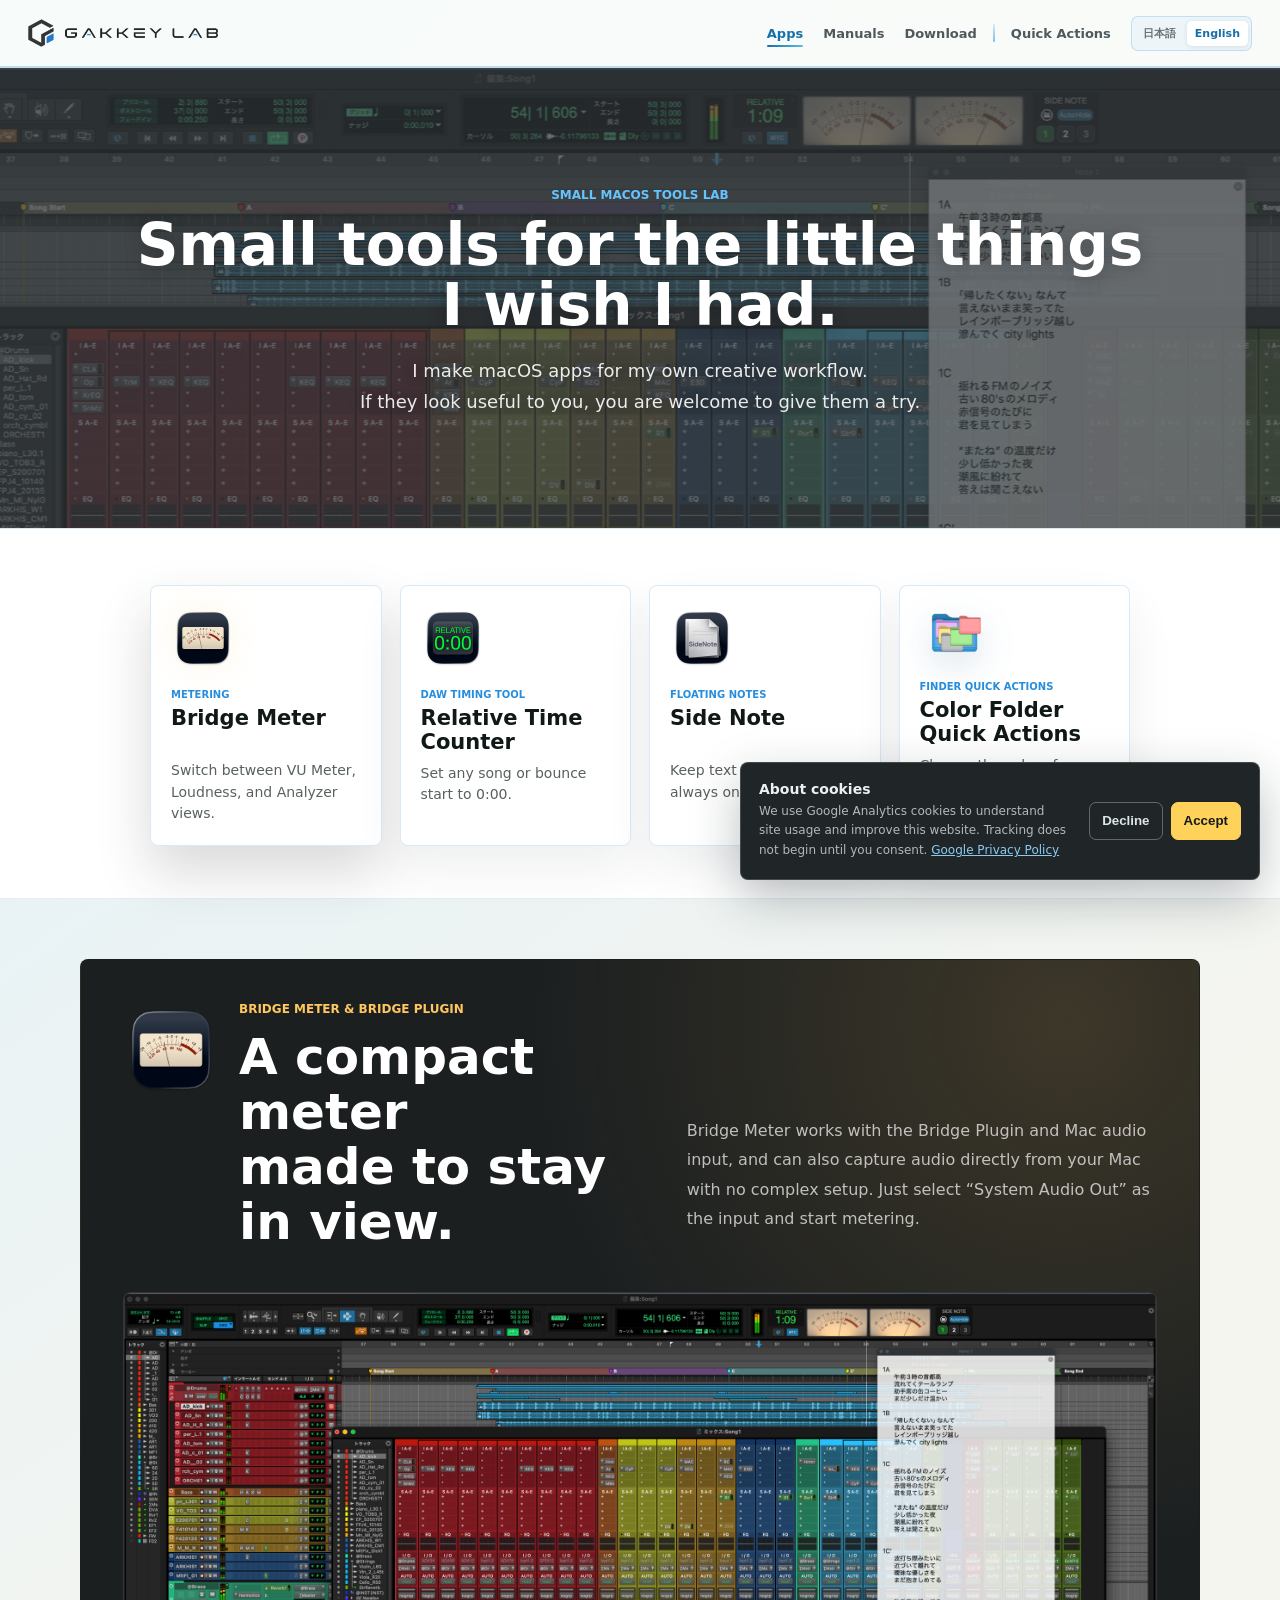
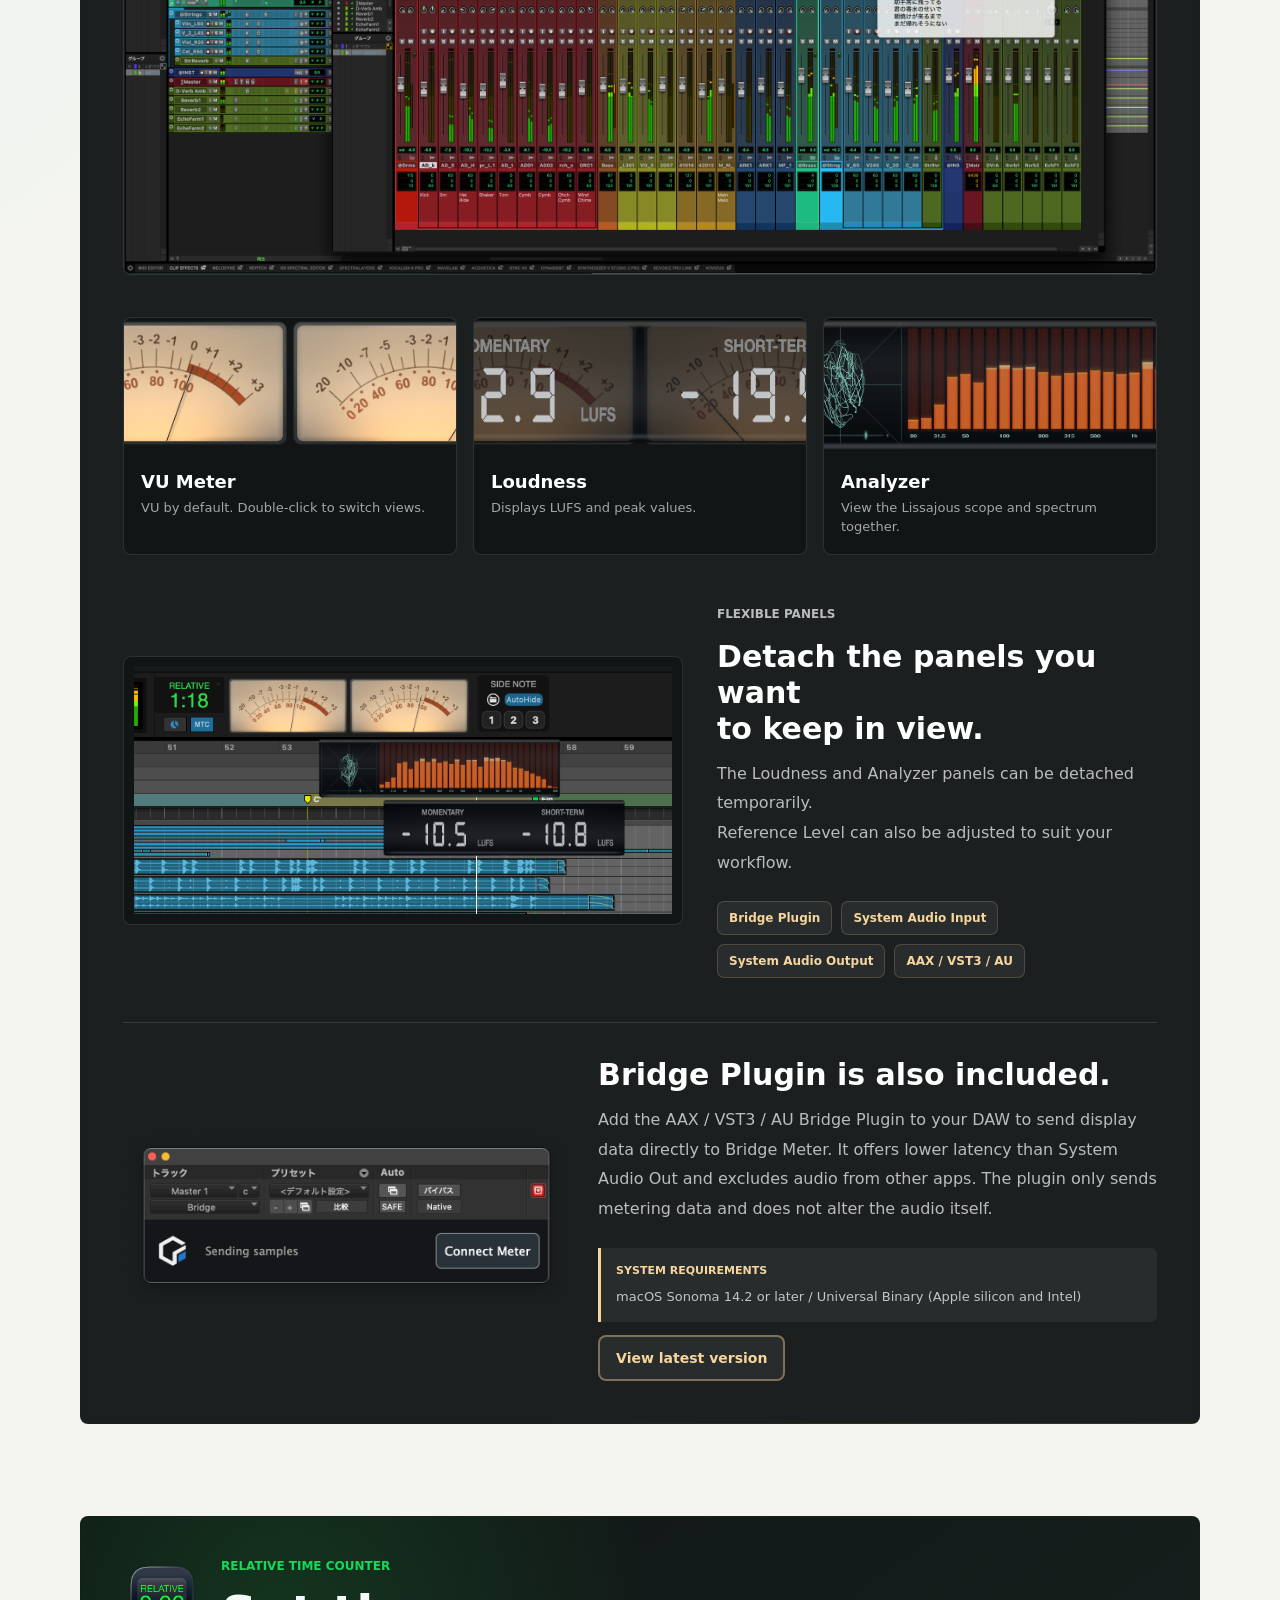
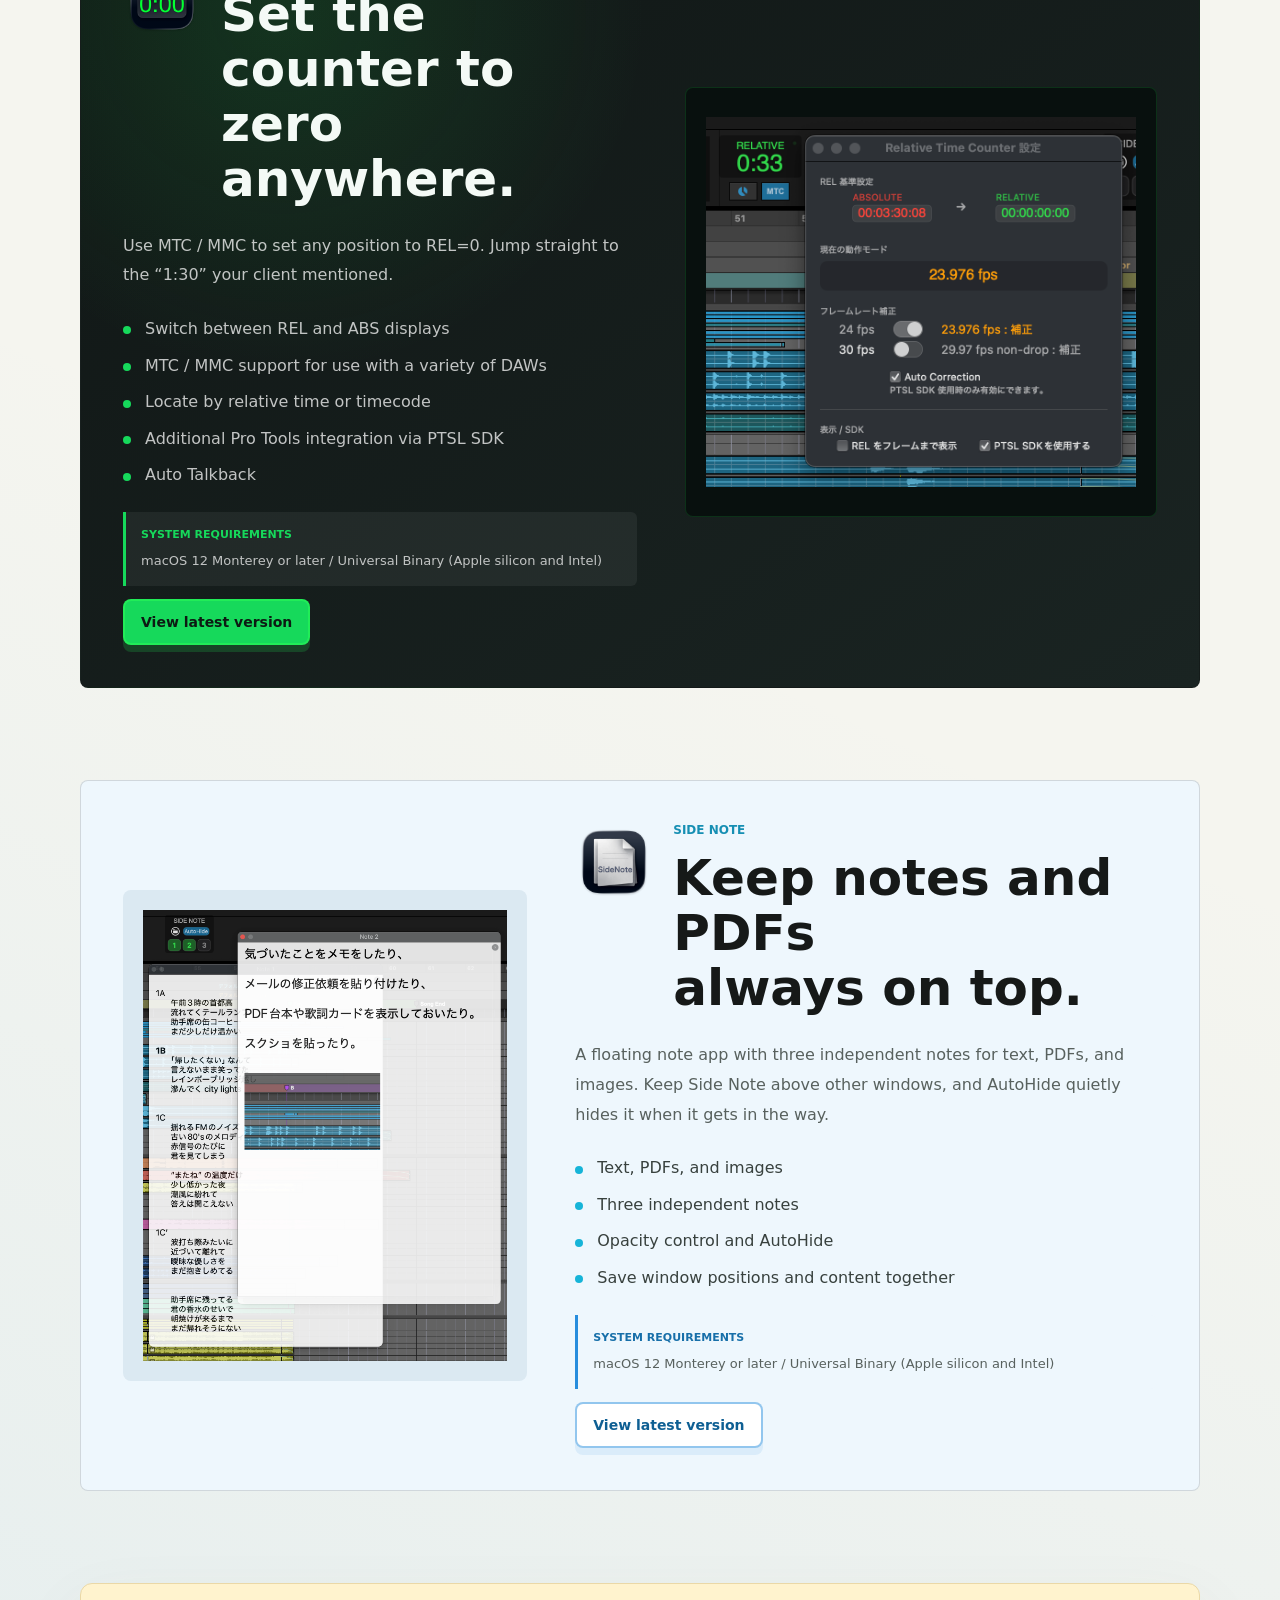
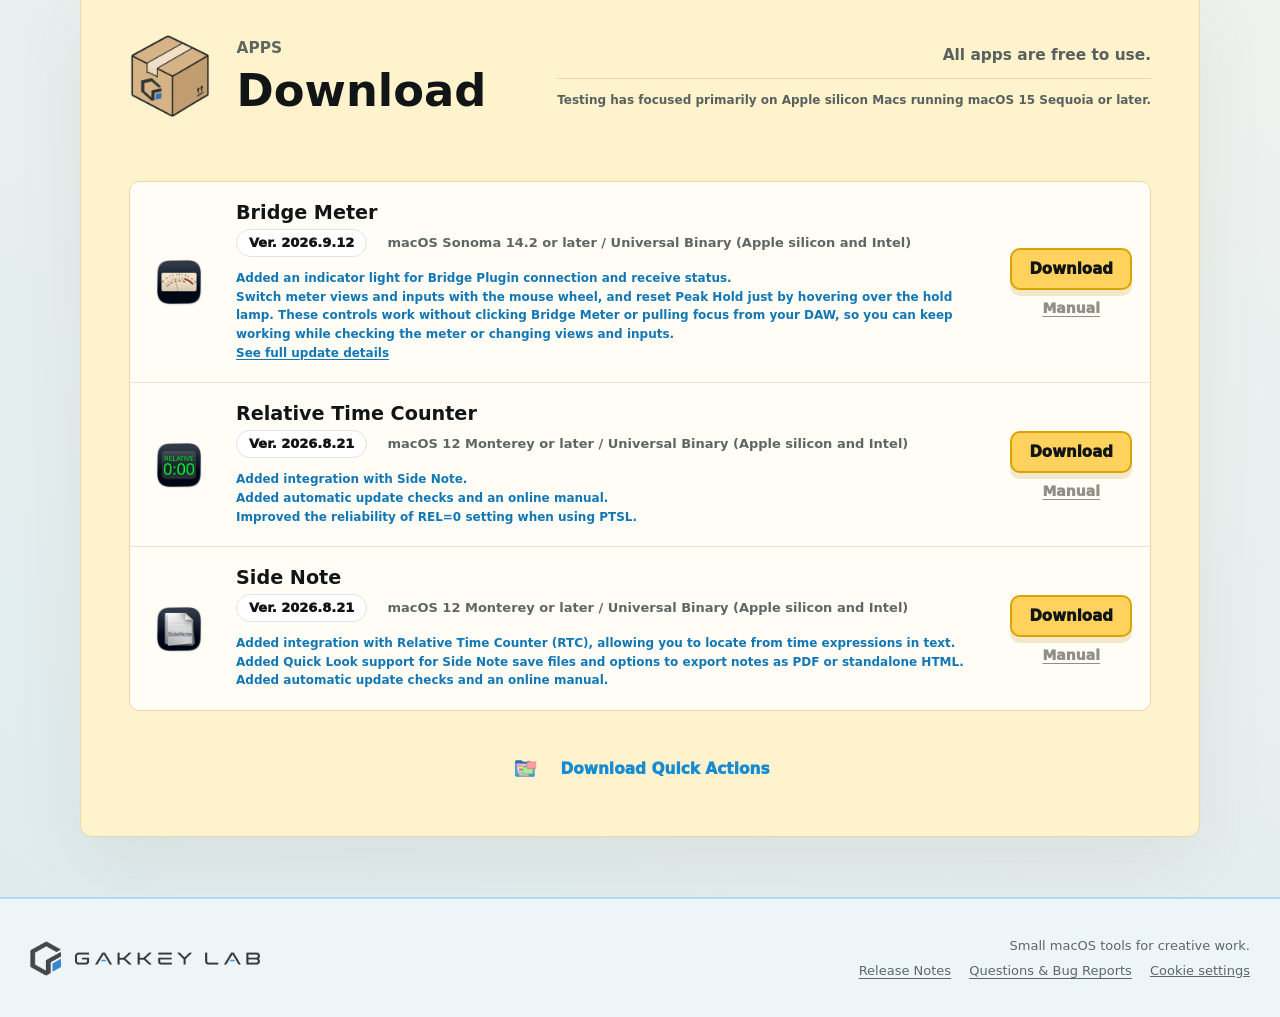
==== en/index.html @ 68f9bd62 "Align RTC download anchors" ====
<!doctype html>
<html lang="en">
  <head>
    <meta charset="utf-8">
    <meta name="viewport" content="width=device-width, initial-scale=1">
    <title>GAKKEY LAB | Small macOS Tools for Creative Work</title>
    <meta
      name="description"
      content="Small macOS tools made for creative workflows: Bridge Meter, Relative Time Counter, and Side Note."
    >
    <link rel="canonical" href="https://lab.gakkey.com/en/">
    <link rel="alternate" hreflang="ja" href="https://lab.gakkey.com/">
    <link rel="alternate" hreflang="en" href="https://lab.gakkey.com/en/">
    <link rel="alternate" hreflang="x-default" href="https://lab.gakkey.com/">
    <link rel="icon" type="image/png" sizes="512x512" href="/assets/gakkey-lab/favicon.png?v=3">
    <link rel="shortcut icon" href="/favicon.ico?v=3">
    <link rel="apple-touch-icon" sizes="180x180" href="/assets/gakkey-lab/apple-touch-icon.png?v=3">
    <link rel="stylesheet" href="../gakkey-lab.css">
    <script defer src="/analytics.js"></script>
    <script defer src="../hero-motion.js"></script>
  </head>
  <body>
    <header class="topbar">
      <a class="brand" href="#" aria-label="GAKKEY LAB">
        <img src="../assets/gakkey-lab/logo.png" alt="GAKKEY LAB">
      </a>
      <div class="topbar-controls">
        <nav aria-label="Main navigation">
          <span class="nav-group nav-apps">
            <a href="#apps" aria-current="page">Apps</a>
            <a href="/en/manuals/">Manuals</a>
            <a href="#download">Download</a>
          </span>
          <span class="nav-group nav-quick">
            <a href="quick-actions/">Quick Actions</a>
          </span>
        </nav>
        <div class="language-switch" aria-label="Language">
          <a href="/" lang="ja">日本語</a>
          <a class="active" href="/en/" lang="en" aria-current="page">English</a>
        </div>
      </div>
    </header>

    <main id="top">
      <section class="hero">
        <div class="hero-content">
          <p class="eyebrow">Small macOS tools lab</p>
          <h1><span class="hero-title-line"><span>Small tools for</span> <span>the little things</span></span><br><span class="hero-title-line">I wish I had.</span></h1>
          <p class="lead">
            I make macOS apps for my own creative workflow.<br>
            If they look useful to you, you are welcome to give them a try.
          </p>
        </div>
      </section>

      <section class="tool-showcase" id="apps">
        <div class="tool-showcase-inner">
          <div class="hero-app-grid" aria-label="macOS apps and Quick Actions made at GAKKEY LAB">
            <a class="app-card featured-card" href="#bridge-meter">
              <img src="../assets/gakkey-lab/bridge-meter-icon.png" alt="Bridge Meter icon">
              <div>
                <span class="app-kind">Metering</span>
                <h3>Bridge Meter</h3>
                <p>Switch between VU Meter, Loudness, and Analyzer views.</p>
              </div>
            </a>

          <a class="app-card rtc-card" href="#rtc">
            <img src="../assets/gakkey-lab/rtc-icon.png" alt="Relative Time Counter icon">
            <div>
              <span class="app-kind">DAW timing tool</span>
              <h3>Relative Time Counter</h3>
              <p>Set any song or bounce start to 0:00.</p>
            </div>
          </a>

          <a class="app-card note-card" href="#side-note">
            <img src="../assets/gakkey-lab/side-note-icon.png" alt="Side Note icon">
            <div>
              <span class="app-kind">Floating notes</span>
              <h3>Side Note</h3>
              <p>Keep text notes and PDFs always on top.</p>
            </div>
          </a>

          <a class="app-card quick-card" href="quick-actions/">
            <img class="quick-action-icon" src="../assets/gakkey-lab/quick-actions/color-folder-icon.png" alt="Color Folder Quick Actions icon">
            <div>
              <span class="app-kind">Finder Quick Actions</span>
              <h3>Color Folder Quick Actions</h3>
              <p>Change the color of selected folders in Finder.</p>
            </div>
          </a>
        </div>
        </div>
      </section>

      <section class="app-overview">
        <div class="app-grid">
          <a class="app-card featured-card" href="#bridge-meter">
            <img src="../assets/gakkey-lab/bridge-meter-icon.png" alt="Bridge Meter icon">
            <div>
              <span class="app-kind">Featured</span>
              <h3>Bridge Meter</h3>
              <p>Switch between VU Meter, Loudness, and Analyzer views.</p>
            </div>
          </a>

          <a class="app-card rtc-card" href="#rtc">
            <img src="../assets/gakkey-lab/rtc-icon.png" alt="Relative Time Counter icon">
            <div>
              <span class="app-kind">DAW timing tool</span>
              <h3>Relative Time Counter</h3>
              <p>A relative counter that lets you set any song or bounce start to 0:00.</p>
            </div>
          </a>

          <a class="app-card note-card" href="#side-note">
            <img src="../assets/gakkey-lab/side-note-icon.png" alt="Side Note icon">
            <div>
              <span class="app-kind">Floating notes</span>
              <h3>Side Note</h3>
              <p>Keep text notes and PDFs always on top.</p>
            </div>
          </a>
        </div>
      </section>

      <section class="product bridge-section" id="bridge-meter">
        <div class="product-heading">
          <div class="product-title">
            <img src="../assets/gakkey-lab/bridge-meter-icon.png" alt="">
            <div>
              <p class="eyebrow">Bridge Meter &amp; Bridge Plugin</p>
              <h2>A compact meter<br>made to stay in view.</h2>
            </div>
          </div>
          <p class="product-intro">
            Bridge Meter works with the Bridge Plugin and Mac audio input, and can also
            capture audio directly from your Mac with no complex setup.
            Just select “System Audio Out” as the input and start metering.
          </p>
        </div>

        <figure class="protools-showcase">
          <img
            src="../assets/gakkey-lab/hero-protools.png"
            alt="Bridge Meter, Relative Time Counter, and Side Note arranged in a Pro Tools workspace"
          >
        </figure>

        <div class="meter-modes">
          <figure>
            <img src="../assets/gakkey-lab/bridge-vu.png" alt="Stereo VU meter display">
            <figcaption>
              <strong>VU Meter</strong>
              <span>VU by default. Double-click to switch views.</span>
            </figcaption>
          </figure>
          <figure>
            <img src="../assets/gakkey-lab/bridge-loudness.png" alt="Momentary and short-term loudness display">
            <figcaption>
              <strong>Loudness</strong>
              <span>Displays LUFS and peak values.</span>
            </figcaption>
          </figure>
          <figure>
            <img src="../assets/gakkey-lab/bridge-analyzer.png" alt="Lissajous and spectrum analyzer display">
            <figcaption>
              <strong>Analyzer</strong>
              <span>View the Lissajous scope and spectrum together.</span>
            </figcaption>
          </figure>
        </div>

        <div class="bridge-detail">
          <figure class="detail-shot">
            <img src="../assets/gakkey-lab/bridge-detached.png" alt="Bridge Meter panels detached over a Pro Tools session">
          </figure>
          <div class="detail-copy">
            <p class="eyebrow">Flexible panels</p>
            <h3>Detach the panels you want<br>to keep in view.</h3>
            <p>
              The Loudness and Analyzer panels can be detached temporarily.<br>
              Reference Level can also be adjusted to suit your workflow.
            </p>
            <div class="feature-tags">
              <span>Bridge Plugin</span>
              <span>System Audio Input</span>
              <span>System Audio Output</span>
              <span>AAX / VST3 / AU</span>
            </div>
          </div>
        </div>

        <div class="plugin-strip">
          <img src="../assets/gakkey-lab/bridge-plugin.png" alt="Bridge Plugin window">
          <div>
            <h3>Bridge Plugin is also included.</h3>
            <p>
              Add the AAX / VST3 / AU Bridge Plugin to your DAW to send display data directly to Bridge Meter.
              It offers lower latency than System Audio Out and excludes audio from other apps.
              The plugin only sends metering data and does not alter the audio itself.
            </p>
            <p class="system-requirements dark-requirements">
              <strong>System Requirements</strong>
              <span>macOS Sonoma 14.2 or later / Universal Binary (Apple silicon and Intel)</span>
            </p>
            <a
              class="product-download dark-download"
              href="#download-bridge-meter"
            >
              View latest version
            </a>
          </div>
        </div>
      </section>

      <section class="product split-product rtc-section" id="rtc">
        <div class="split-copy">
          <div class="product-title compact-title">
            <img src="../assets/gakkey-lab/rtc-icon.png" alt="">
            <div>
              <p class="eyebrow">Relative Time Counter</p>
              <h2>Set the counter to<br>zero anywhere.</h2>
            </div>
          </div>
          <p>
            Use MTC / MMC to set any position to REL=0.
            Jump straight to the “1:30” your client mentioned.
          </p>
          <ul class="plain-features">
            <li>Switch between REL and ABS displays</li>
            <li>MTC / MMC support for use with a variety of DAWs</li>
            <li>Locate by relative time or timecode</li>
            <li>Additional Pro Tools integration via PTSL SDK</li>
            <li>Auto Talkback</li>
          </ul>
          <p class="system-requirements">
            <strong>System Requirements</strong>
            macOS 12 Monterey or later / Universal Binary (Apple silicon and Intel)
          </p>
          <a
            class="product-download"
            href="#download-relative-time-counter"
          >
            View latest version
          </a>
        </div>
        <figure class="window-shot">
          <img
            src="../assets/gakkey-lab/rtc-screenshot.png"
            alt="Relative Time Counter and its settings panel displayed over Pro Tools"
          >
        </figure>
      </section>

      <section class="product split-product note-section" id="side-note">
        <figure class="window-shot note-shot">
          <img
            src="../assets/gakkey-lab/side-note-screenshot.png"
            alt="Side Note displaying notes, lyrics, and an image over Pro Tools"
          >
        </figure>
        <div class="split-copy">
          <div class="product-title compact-title">
            <img src="../assets/gakkey-lab/side-note-icon.png" alt="">
            <div>
              <p class="eyebrow">Side Note</p>
              <h2>Keep notes and PDFs<br>always on top.</h2>
            </div>
          </div>
          <p>
            A floating note app with three independent notes for text, PDFs, and images.
            Keep Side Note above other windows, and AutoHide quietly hides it when it gets in the way.
          </p>
          <ul class="plain-features">
            <li>Text, PDFs, and images</li>
            <li>Three independent notes</li>
            <li>Opacity control and AutoHide</li>
            <li>Save window positions and content together</li>
          </ul>
          <p class="system-requirements">
            <strong>System Requirements</strong>
            macOS 12 Monterey or later / Universal Binary (Apple silicon and Intel)
          </p>
          <a
            class="product-download"
            href="#download-side-note"
          >
            View latest version
          </a>
        </div>
      </section>

      <section class="download download-section-v2" id="download">
        <div class="gl-download-panel">
          <div class="gl-download-header">
            <div class="gl-download-heading"><img class="gl-download-box" src="../assets/gakkey-lab/package-icon.png" alt=""><div><div class="gl-download-eyebrow">Apps</div><h2>Download</h2></div></div>
            <div class="gl-download-summary"><p>All apps are free to use.</p><span></span><p>Testing has focused primarily on Apple silicon Macs running macOS 15 Sequoia or later.</p></div>
          </div>
          <div class="gl-download-list">
          <div class="gl-download-row" id="download-bridge-meter"><img class="gl-download-app-icon" src="../assets/gakkey-lab/bridge-meter-icon.png" alt="Bridge Meter"><div class="gl-download-app-main"><h3>Bridge Meter</h3><div class="gl-download-meta"><span class="gl-download-version">Ver. 2026.9.12</span><span>macOS Sonoma 14.2 or later / Universal Binary (Apple silicon and Intel)</span></div><div class="gl-download-notes"><div>Added an indicator light for Bridge Plugin connection and receive status.</div><div>Switch meter views and inputs with the mouse wheel, and reset Peak Hold just by hovering over the hold lamp. These controls work without clicking Bridge Meter or pulling focus from your DAW, so you can keep working while checking the meter or changing views and inputs.</div><div><a href="https://github.com/gakkeygakkey/gakkey-lab-site/releases/tag/bridge-meter-2026.9.12" target="_blank" rel="noopener">See full update details</a></div></div></div><div class="gl-download-actions"><a class="gl-download-button" href="https://github.com/gakkeygakkey/gakkey-lab-site/releases/download/bridge-meter-2026.9.12/Bridge-Meter-2026.9.12.dmg">Download</a><a class="gl-download-manual" href="bridge-meter/manual/">Manual</a></div></div>
          <div class="gl-download-row" id="download-relative-time-counter"><img class="gl-download-app-icon" src="../assets/gakkey-lab/rtc-icon.png" alt="Relative Time Counter"><div class="gl-download-app-main"><h3>Relative Time Counter</h3><div class="gl-download-meta"><span class="gl-download-version">Ver. 2026.8.21</span><span>macOS 12 Monterey or later / Universal Binary (Apple silicon and Intel)</span></div><div class="gl-download-notes"><div>Added integration with Side Note.</div><div>Added automatic update checks and an online manual.</div><div>Improved the reliability of REL=0 setting when using PTSL.</div></div></div><div class="gl-download-actions"><a class="gl-download-button" href="https://github.com/gakkeygakkey/gakkey-lab-site/releases/download/relative-time-counter-2026.8.21/Relative-Time-Counter-2026.8.21.dmg">Download</a><a class="gl-download-manual" href="relative-time-counter/manual/">Manual</a></div></div>
          <div class="gl-download-row" id="download-side-note"><img class="gl-download-app-icon" src="../assets/gakkey-lab/side-note-icon.png" alt="Side Note"><div class="gl-download-app-main"><h3>Side Note</h3><div class="gl-download-meta"><span class="gl-download-version">Ver. 2026.8.21</span><span>macOS 12 Monterey or later / Universal Binary (Apple silicon and Intel)</span></div><div class="gl-download-notes"><div>Added integration with Relative Time Counter (RTC), allowing you to locate from time expressions in text.</div><div>Added Quick Look support for Side Note save files and options to export notes as PDF or standalone HTML.</div><div>Added automatic update checks and an online manual.</div></div></div><div class="gl-download-actions"><a class="gl-download-button" href="https://github.com/gakkeygakkey/gakkey-lab-site/releases/download/side-note-2026.8.21/Side-Note-2026.8.21.dmg">Download</a><a class="gl-download-manual" href="side-note/manual/">Manual</a></div></div>
          </div>
          <a class="gl-download-quick-actions" href="quick-actions/"><img class="gl-download-qa-icon" src="../assets/gakkey-lab/quick-actions/color-folder-icon.png" alt=""><span>Download Quick Actions</span></a>
        </div>
      </section>
    </main>

    <footer class="footer">
      <img src="../assets/gakkey-lab/logo.png" alt="GAKKEY LAB">
      <div class="footer-meta">
        <span>Small macOS tools for creative work.</span>
        <nav class="footer-links" aria-label="Support links">
          <a href="https://github.com/gakkeygakkey/gakkey-lab-site/releases" target="_blank" rel="noopener">Release Notes</a>
          <a href="https://github.com/gakkeygakkey/gakkey-lab-site/discussions" target="_blank" rel="noopener">Questions &amp; Bug Reports</a>
        </nav>
      </div>
    </footer>
</body>
</html>
---- gakkey-lab.css ----
:root {
  color-scheme: light;
  --ink: #161918;
  --muted: #58615e;
  --paper: #f5f5ef;
  --panel: #ffffff;
  --green: #16d95b;
  --blue: #278ddd;
  --yellow: #ffd25a;
  --deep: #1b1f20;
  --line: rgba(22, 25, 24, 0.14);
  --shadow: 0 24px 64px rgba(31, 38, 35, 0.16);
}

* {
  box-sizing: border-box;
}

html {
  scroll-behavior: smooth;
}

body {
  margin: 0;
  color: var(--ink);
  background:
    linear-gradient(145deg, rgba(218, 239, 252, 0.82), transparent 30%),
    linear-gradient(24deg, rgba(117, 190, 238, 0.18), transparent 36%),
    var(--paper);
  font-family: Inter, ui-sans-serif, system-ui, -apple-system, BlinkMacSystemFont, "Segoe UI", sans-serif;
}

a {
  color: inherit;
  text-decoration: none;
}

img {
  max-width: 100%;
}

.topbar {
  position: sticky;
  top: 0;
  z-index: 20;
  display: flex;
  align-items: center;
  justify-content: space-between;
  min-height: 68px;
  padding: 0 28px;
  color: var(--ink);
  background: rgba(250, 252, 249, 0.9);
  border-bottom: 2px solid rgba(39, 141, 221, 0.28);
  backdrop-filter: blur(18px);
}

.brand,
.topbar nav,
.topbar-controls,
.language-switch,
.product-title,
.manual-actions {
  display: flex;
  align-items: center;
}

.brand {
  padding: 4px 0;
}

.brand img {
  display: block;
  width: 190px;
  height: auto;
  object-fit: contain;
}

.topbar nav {
  gap: 16px;
  color: #4d595d;
  font-size: 13px;
  font-weight: 700;
}

.nav-group {
  position: relative;
  display: inline-flex;
  align-items: center;
  gap: 20px;
  min-height: 34px;
}

.nav-quick {
  padding-left: 18px;
}

.nav-quick::before {
  content: "";
  position: absolute;
  left: 0;
  top: 8px;
  bottom: 8px;
  width: 2px;
  background: linear-gradient(180deg, rgba(39, 141, 221, 0.15), rgba(39, 141, 221, 0.58));
  border-radius: 999px;
}

.topbar nav a {
  position: relative;
  display: inline-flex;
  align-items: center;
  min-height: 34px;
  padding: 0;
}

.topbar nav a:hover {
  color: var(--blue);
}

.topbar nav a[aria-current="page"] {
  color: #176fa9;
}

.topbar nav a[aria-current="page"]::after {
  content: "";
  position: absolute;
  left: 0;
  right: 0;
  bottom: 3px;
  height: 2px;
  background: linear-gradient(90deg, #176fa9, #58bde8);
  border-radius: 999px;
}

.topbar-controls {
  gap: 20px;
}

.language-switch {
  flex: 0 0 auto;
  gap: 3px;
  padding: 3px;
  background: #edf5f8;
  border: 1px solid rgba(39, 141, 221, 0.22);
  border-radius: 7px;
}

.language-switch a {
  padding: 6px 8px;
  color: #687377;
  border-radius: 5px;
  font-size: 11px;
  font-weight: 800;
}

.language-switch a:hover {
  color: var(--blue);
}

.language-switch a.active {
  color: #176fa9;
  background: white;
  box-shadow: 0 1px 5px rgba(31, 38, 35, 0.1);
}

.hero {
  position: relative;
  isolation: isolate;
  overflow: hidden;
  min-height: min(460px, calc(76vh - 68px));
  display: grid;
  grid-template-columns: 1fr;
  align-items: center;
  align-content: center;
  padding: 64px 0 54px;
}

.hero::before {
  content: "";
  position: absolute;
  inset: 0;
  z-index: -2;
  background-image: url("assets/gakkey-lab/hero-protools.png");
  background-repeat: no-repeat;
  background-position: 74% 0;
  background-size: 120% auto;
  opacity: 0.4;
  filter: saturate(0.72) contrast(0.86);
}

.hero-content {
  position: relative;
  z-index: 1;
  width: min(1180px, calc(100% - 44px));
  max-width: 1080px;
  margin: 0 auto;
  min-width: 0;
  text-align: center;
}

.eyebrow {
  margin: 0 0 14px;
  color: #138642;
  font-size: 12px;
  font-weight: 900;
  letter-spacing: 0;
  text-transform: uppercase;
}

.hero .eyebrow {
  color: #147ec2;
}

.bridge-section .eyebrow {
  color: #ffc75e;
}

h1,
h2,
h3,
p {
  margin-top: 0;
}

h1 {
  max-width: 1040px;
  margin-left: auto;
  margin-right: auto;
  margin-bottom: 20px;
  font-size: clamp(44px, 4.8vw, 58px);
  line-height: 1.02;
  letter-spacing: 0;
}

h1 span {
  white-space: nowrap;
}

.lead {
  max-width: 760px;
  margin-left: auto;
  margin-right: auto;
  margin-bottom: 0;
  color: #39413e;
  font-size: 18px;
  line-height: 1.75;
}

.hero::before {
  opacity: 0.75;
}

.hero::after {
  content: "";
  position: absolute;
  inset: 0;
  z-index: -1;
  background: rgba(8, 14, 17, 0.55);
}

.hero h1 {
  color: #fff;
  text-shadow: 0 2px 18px rgba(0, 0, 0, 0.28);
}

.hero .eyebrow {
  color: #63c4ff;
}

.hero .lead {
  color: rgba(255, 255, 255, 0.9);
  text-shadow: 0 1px 12px rgba(0, 0, 0, 0.34);
}

@media (prefers-reduced-motion: no-preference) {
  .hero::before {
    transform: translate3d(0, var(--hero-shift, 0px), 0) scale(var(--hero-zoom, 1.2));
    transform-origin: 74% 0;
    will-change: transform;
  }
}

.tool-showcase {
  background: white;
  border-top: 1px solid rgba(23, 111, 169, 0.16);
  border-bottom: 1px solid rgba(23, 111, 169, 0.12);
  padding: 56px 0 52px;
}

.tool-showcase-inner {
  width: min(1180px, calc(100% - 44px));
  margin: 0 auto;
}

.tool-showcase .eyebrow {
  margin-bottom: 22px;
  color: #147ec2;
  text-align: center;
}

.hero-actions {
  display: flex;
  flex-wrap: wrap;
  justify-content: center;
  gap: 12px;
}

.hero-app-grid {
  width: min(980px, 100%);
  margin: 0 auto;
  display: grid;
  grid-template-columns: repeat(4, minmax(0, 1fr));
  gap: 18px;
}

.hero-app-grid .app-card {
  min-height: 212px;
  grid-template-columns: 1fr;
  gap: 13px;
  padding: 20px;
  color: #101818;
  background: rgba(255, 255, 255, 0.96);
  border-color: rgba(39, 141, 221, 0.18);
  box-shadow: 0 22px 46px rgba(42, 55, 58, 0.08);
}

.hero-app-grid .app-card.featured-card {
  color: #101818;
  background: rgba(255, 255, 255, 0.96);
  border-color: rgba(39, 141, 221, 0.18);
}

.hero-app-grid .app-card.rtc-card {
  color: #101818;
  background: rgba(255, 255, 255, 0.96);
  border-color: rgba(39, 141, 221, 0.18);
}

.hero-app-grid .app-card.note-card {
  background: rgba(255, 255, 255, 0.96);
  border-color: rgba(39, 141, 221, 0.18);
}

.hero-app-grid .app-card.quick-card {
  background: rgba(255, 255, 255, 0.96);
}

.hero-app-grid .app-card h3 {
  min-height: 46px;
  margin-bottom: 8px;
  font-size: 21px;
}

.hero-app-grid .app-card img {
  width: 64px;
  height: 64px;
  border-radius: 16px;
}

.hero-app-grid .app-card .quick-action-icon {
  width: 74px;
  height: 56px;
}

.hero-app-grid .app-card .app-kind {
  color: var(--blue);
  font-size: 10px;
}

.hero-app-grid .app-card p {
  font-size: 14px;
  line-height: 1.55;
}

.hero-app-grid .featured-card p,
.hero-app-grid .rtc-card p {
  color: var(--muted);
}

.hero-button {
  display: inline-flex;
  align-items: center;
  justify-content: center;
  min-height: 48px;
  padding: 0 20px;
  color: #161400;
  background: var(--yellow);
  border: 2px solid #d59d0c;
  border-radius: 8px;
  box-shadow: 0 9px 0 rgba(213, 157, 12, 0.28);
  font-weight: 900;
}

.secondary-button {
  color: #176fa9;
  background: white;
  border-color: rgba(39, 141, 221, 0.44);
  box-shadow: none;
}

.lab-board {
  position: relative;
  min-height: 540px;
  overflow: hidden;
  background:
    linear-gradient(145deg, rgba(255, 255, 255, 0.82), rgba(225, 242, 252, 0.84)),
    white;
  border: 1px solid var(--line);
  border-radius: 8px;
  box-shadow: var(--shadow);
}

.lab-board::before {
  content: "";
  position: absolute;
  inset: 42px;
  border: 1px solid rgba(26, 39, 44, 0.07);
  border-radius: 16px;
  background:
    linear-gradient(90deg, rgba(255, 255, 255, 0.52), rgba(255, 255, 255, 0)),
    radial-gradient(circle at 76% 12%, rgba(255, 200, 94, 0.18), transparent 34%);
}

.board-card {
  position: absolute;
  display: grid;
  gap: 12px;
  padding: 22px;
  border-radius: 14px;
  box-shadow: 0 24px 46px rgba(45, 47, 42, 0.16);
}

.board-card img {
  display: block;
}

.board-card span {
  font-size: 13px;
  font-weight: 900;
}

.board-card strong {
  font-size: 30px;
  line-height: 1;
}

.board-bridge {
  top: 62px;
  left: 12%;
  width: 40%;
  min-height: 220px;
  color: #ffe2a4;
  background:
    radial-gradient(circle at 76% 14%, rgba(255, 190, 84, 0.26), transparent 36%),
    linear-gradient(145deg, #0d1010, #271b0e);
  border: 1px solid rgba(255, 190, 84, 0.22);
  transform: rotate(-1.5deg);
}

.board-bridge img {
  width: 82px;
  height: 82px;
  border-radius: 20px;
  filter: drop-shadow(0 0 18px rgba(255, 196, 92, 0.16));
}

.board-rtc {
  right: 8%;
  top: 128px;
  width: 39%;
  min-height: 220px;
  color: var(--green);
  background:
    radial-gradient(circle at 76% 14%, rgba(38, 244, 88, 0.16), transparent 36%),
    #111918;
  border: 1px solid rgba(38, 244, 88, 0.18);
  transform: rotate(1.5deg);
  z-index: 2;
}

.board-rtc img,
.board-note img {
  width: 82px;
  height: 82px;
  border-radius: 20px;
}

.board-note {
  left: 28%;
  bottom: 52px;
  width: 34%;
  min-height: 205px;
  background: #fbfdff;
  border: 1px solid rgba(38, 176, 205, 0.16);
  transform: rotate(-0.5deg);
}

.board-note span,
.board-note strong {
  color: #168fb3;
}

.board-quick {
  right: 10%;
  bottom: 34px;
  width: 27%;
  min-height: 150px;
  color: #176fa9;
  background: rgba(255, 255, 255, 0.92);
  border: 1px solid rgba(39, 141, 221, 0.18);
  transform: rotate(1deg);
  z-index: 1;
}

.board-quick img {
  width: 78px;
  height: 58px;
  object-fit: contain;
  filter: drop-shadow(0 12px 18px rgba(21, 89, 140, 0.16));
}

.board-quick strong {
  color: #176fa9;
  font-size: 24px;
}

.app-overview,
.product,
.manuals,
.download {
  width: min(1120px, calc(100% - 44px));
  margin-left: auto;
  margin-right: auto;
}

#apps,
#bridge-meter,
#rtc,
#side-note,
#manuals,
#download,
#download-bridge-meter,
#download-relative-time-counter,
#download-side-note {
  scroll-margin-top: 92px;
}

.app-overview {
  display: none;
  padding: 96px 0;
}

.app-overview .app-grid {
  margin-top: 0;
}

.section-heading {
  max-width: 720px;
  margin-bottom: 32px;
}

.section-heading h2,
.product h2,
.download h2 {
  margin-bottom: 16px;
  font-size: clamp(32px, 4.7vw, 58px);
  line-height: 1.1;
  letter-spacing: 0;
}

.download h2 {
  font-size: clamp(32px, 4vw, 52px);
}

.section-heading > p:not(.eyebrow),
.product-intro,
.split-copy > p,
.detail-copy > p,
.plugin-strip p,
.download p {
  color: var(--muted);
  line-height: 1.85;
}

.app-grid {
  display: grid;
  grid-template-columns: repeat(3, minmax(0, 1fr));
  gap: 18px;
}

.app-card {
  min-height: 228px;
  display: grid;
  grid-template-columns: 78px 1fr;
  align-content: start;
  gap: 20px;
  padding: 24px;
  background: white;
  border: 1px solid var(--line);
  border-radius: 8px;
  box-shadow: var(--shadow);
}

.app-card:hover {
  transform: translateY(-2px);
}

.app-card.featured-card {
  color: white;
  background:
    radial-gradient(circle at 84% 10%, rgba(255, 190, 84, 0.34), transparent 36%),
    radial-gradient(circle at 18% 20%, rgba(255, 220, 150, 0.1), transparent 28%),
    linear-gradient(145deg, #0c0f0f, #1c1912 58%, #352511);
  border-color: rgba(255, 190, 84, 0.28);
  box-shadow:
    0 26px 54px rgba(45, 47, 42, 0.18),
    inset 0 0 0 1px rgba(255, 210, 128, 0.04);
}

.app-card.rtc-card {
  color: #f4faf6;
  background:
    radial-gradient(circle at 86% 12%, rgba(38, 244, 88, 0.14), transparent 34%),
    linear-gradient(145deg, #09110f, #18231f);
  border-color: rgba(38, 244, 88, 0.18);
}

.app-card.note-card {
  background:
    radial-gradient(circle at 96% 4%, rgba(38, 176, 205, 0.045), transparent 34%),
    #fbfdff;
  border-color: rgba(38, 176, 205, 0.16);
}

.app-card.quick-card {
  background:
    radial-gradient(circle at 88% 10%, rgba(39, 141, 221, 0.09), transparent 34%),
    #ffffff;
  border-color: rgba(39, 141, 221, 0.18);
}

.app-card img {
  width: 78px;
  height: 78px;
  border-radius: 18px;
}

.app-card .quick-action-icon {
  object-fit: contain;
  border-radius: 0;
  filter: drop-shadow(0 12px 18px rgba(21, 89, 140, 0.16));
}

.featured-card img {
  filter: drop-shadow(0 0 18px rgba(255, 196, 92, 0.16));
}

.app-card h3 {
  margin: 4px 0 10px;
  font-size: 24px;
  line-height: 1.16;
}

.app-card p {
  margin-bottom: 0;
  color: var(--muted);
  line-height: 1.7;
}

.featured-card p {
  color: rgba(255, 255, 255, 0.7);
}

.rtc-card p {
  color: rgba(255, 255, 255, 0.7);
}

.app-kind {
  color: #16813e;
  font-size: 11px;
  font-weight: 900;
  text-transform: uppercase;
}

.featured-card .app-kind {
  color: #ffc75e;
}

.rtc-card .app-kind {
  color: var(--green);
}

.note-card .app-kind {
  color: #168fb3;
}

.quick-card .app-kind {
  color: var(--blue);
}

.hero-app-grid .app-card .app-kind {
  color: var(--blue);
}

.quick-action-mark {
  position: relative;
  display: block;
  width: 78px;
  height: 78px;
  border-radius: 18px;
  background:
    linear-gradient(180deg, #55c7f2, #198bd2 48%, #1377bd);
  box-shadow:
    inset 0 -8px 0 rgba(0, 0, 0, 0.08),
    0 12px 24px rgba(21, 89, 140, 0.18);
}

.quick-action-mark::before {
  content: "";
  position: absolute;
  left: 9px;
  top: 9px;
  width: 30px;
  height: 10px;
  background: #7fd5f6;
  border-radius: 6px 6px 0 0;
}

.quick-action-mark i {
  position: absolute;
  width: 36px;
  height: 26px;
  border: 2px solid rgba(30, 39, 44, 0.12);
  border-radius: 5px;
  box-shadow: 0 3px 6px rgba(31, 38, 35, 0.16);
}

.quick-action-mark i:nth-child(1) {
  left: 11px;
  top: 21px;
  background: #f48ea1;
}

.quick-action-mark i:nth-child(2) {
  left: 23px;
  top: 31px;
  background: #9ee987;
}

.quick-action-mark i:nth-child(3) {
  left: 33px;
  top: 42px;
  background: #ffe16c;
}

.product {
  margin-bottom: 92px;
  padding: 42px;
  border: 1px solid var(--line);
  border-radius: 8px;
}

.bridge-section {
  margin-top: 60px;
  color: white;
  background:
    radial-gradient(circle at 88% 3%, rgba(255, 189, 86, 0.15), transparent 24%),
    var(--deep);
}

.product-heading {
  display: grid;
  grid-template-columns: 1.05fr 0.95fr;
  gap: 44px;
  align-items: end;
  margin-bottom: 42px;
}

.product-title {
  align-items: flex-start;
  gap: 20px;
}

.product-title img {
  width: 96px;
  height: 96px;
  border-radius: 22px;
  flex: 0 0 auto;
}

.product-title h2 {
  margin-bottom: 0;
}

.bridge-section .product-intro,
.bridge-section .detail-copy > p,
.bridge-section .plugin-strip p {
  color: rgba(255, 255, 255, 0.7);
}

.bridge-section .product-title h2 {
  font-size: clamp(32px, 4vw, 50px);
}

.protools-showcase {
  margin: 0 0 42px;
  overflow: hidden;
  background: #111516;
  border: 1px solid rgba(255, 255, 255, 0.14);
  border-radius: 8px;
}

.protools-showcase img {
  display: block;
  width: 100%;
  height: auto;
}

.meter-modes {
  display: grid;
  grid-template-columns: repeat(3, minmax(0, 1fr));
  gap: 16px;
  margin-bottom: 48px;
}

.meter-modes figure {
  margin: 0;
  overflow: hidden;
  background: #111516;
  border: 1px solid rgba(255, 255, 255, 0.12);
  border-radius: 8px;
}

.meter-modes figure img {
  display: block;
  width: 100%;
  min-height: 136px;
  object-fit: cover;
  object-position: center;
}

.meter-modes figure:nth-child(3) img {
  object-position: 25% center;
}

.meter-modes figcaption {
  display: grid;
  gap: 6px;
  padding: 17px;
}

.meter-modes figcaption strong {
  font-size: 18px;
}

.meter-modes figcaption span {
  color: rgba(255, 255, 255, 0.62);
  font-size: 13px;
  line-height: 1.5;
}

.bridge-detail {
  display: grid;
  grid-template-columns: 1.12fr 0.88fr;
  gap: 34px;
  align-items: center;
}

.detail-shot,
.window-shot {
  margin: 0;
}

.detail-shot img,
.window-shot img {
  display: block;
  width: 100%;
  height: auto;
}

.detail-shot {
  padding: 10px;
  background: #111516;
  border: 1px solid rgba(255, 255, 255, 0.12);
  border-radius: 8px;
}

.detail-copy h3,
.plugin-strip h3 {
  margin-bottom: 12px;
  font-size: 30px;
  line-height: 1.2;
}

.feature-tags {
  display: flex;
  flex-wrap: wrap;
  gap: 9px;
  margin-top: 24px;
}

.feature-tags span {
  padding: 9px 11px;
  color: #f7d69e;
  background: rgba(255, 255, 255, 0.06);
  border: 1px solid rgba(255, 214, 158, 0.18);
  border-radius: 7px;
  font-size: 12px;
  font-weight: 800;
}

.plugin-strip {
  display: grid;
  grid-template-columns: minmax(260px, 0.8fr) 1fr;
  gap: 28px;
  align-items: center;
  margin-top: 44px;
  padding-top: 34px;
  border-top: 1px solid rgba(255, 255, 255, 0.12);
}

.plugin-strip img {
  width: 100%;
}

.split-product {
  display: grid;
  grid-template-columns: 1fr 0.92fr;
  gap: 48px;
  align-items: center;
  background: white;
}

.rtc-section {
  color: rgba(255, 255, 255, 0.84);
  background:
    radial-gradient(circle at 18% 12%, rgba(38, 244, 88, 0.13), transparent 32%),
    linear-gradient(145deg, #101615, #1a2422);
}

.rtc-section .eyebrow {
  color: var(--green);
}

.rtc-section h2,
.rtc-section h3 {
  color: #f4faf6;
}

.rtc-section p,
.rtc-section .plain-features li {
  color: rgba(255, 255, 255, 0.74);
}

.rtc-section .system-requirements {
  color: rgba(255, 255, 255, 0.72);
  background: rgba(255, 255, 255, 0.06);
  border-left-color: var(--green);
}

.rtc-section .system-requirements strong {
  color: var(--green);
}

.rtc-section .product-download {
  color: #0d1a13;
  background: var(--green);
  border-color: rgba(38, 244, 88, 0.72);
  box-shadow: 0 7px 0 rgba(38, 244, 88, 0.18);
}

.rtc-section .window-shot {
  background: #08100e;
  border: 1px solid rgba(38, 244, 88, 0.14);
}

.note-section {
  grid-template-columns: 0.82fr 1.18fr;
  background: #eef7fd;
}

.note-section .eyebrow {
  color: #168fb3;
}

.note-section .plain-features li::before {
  background: #16b4d8;
}

.compact-title {
  margin-bottom: 24px;
}

.compact-title img {
  width: 78px;
  height: 78px;
  border-radius: 18px;
}

.compact-title h2 {
  font-size: clamp(30px, 4vw, 50px);
}

.plain-features {
  display: grid;
  gap: 11px;
  margin: 26px 0 0;
  padding: 0;
  list-style: none;
}

.plain-features li {
  position: relative;
  padding-left: 22px;
  color: #38413e;
  line-height: 1.6;
}

.plain-features li::before {
  content: "";
  position: absolute;
  left: 0;
  top: 0.65em;
  width: 8px;
  height: 8px;
  background: var(--green);
  border-radius: 50%;
}

.system-requirements {
  display: grid;
  gap: 4px;
  margin-top: 24px;
  padding: 13px 15px;
  color: #46514d;
  background: #eef7fd;
  border-left: 3px solid var(--blue);
  border-radius: 0 6px 6px 0;
  font-size: 13px;
  line-height: 1.55;
}

.system-requirements strong {
  color: #176fa9;
  font-size: 11px;
  letter-spacing: 0;
  text-transform: uppercase;
}

.dark-requirements {
  color: rgba(255, 255, 255, 0.72);
  background: rgba(255, 255, 255, 0.06);
  border-left-color: #f7d69e;
}

.bridge-section .plugin-strip p.dark-requirements {
  color: rgba(255, 255, 255, 0.72);
}

.dark-requirements strong {
  color: #f7d69e;
}

.product-download {
  display: inline-flex;
  align-items: center;
  gap: 12px;
  min-height: 46px;
  margin-top: 28px;
  padding: 0 16px;
  color: #0e5f93;
  background: white;
  border: 2px solid rgba(39, 141, 221, 0.5);
  border-radius: 8px;
  font-size: 14px;
  font-weight: 900;
  box-shadow: 0 7px 0 rgba(39, 141, 221, 0.1);
}

.system-requirements + .product-download {
  display: flex;
  width: fit-content;
  margin-top: 10px;
}

.latest-update {
  display: grid;
  gap: 3px;
  margin-top: 10px;
  color: #46514d;
  font-size: 13px;
  line-height: 1.55;
}

.latest-update strong {
  color: var(--green);
  font-size: 11px;
}

.dark-update {
  color: rgba(255, 255, 255, 0.72);
}

.dark-update strong {
  color: #f7d69e;
}

.latest-update + .product-download {
  display: flex;
  width: fit-content;
  margin-top: 10px;
}

.product-download:hover {
  color: white;
  background: var(--blue);
  border-color: var(--blue);
  transform: translateY(-2px);
}

.product-download small {
  padding-left: 12px;
  color: inherit;
  border-left: 1px solid currentColor;
  font-size: 11px;
  opacity: 0.72;
}

.dark-download {
  color: #f7d69e;
  background: rgba(255, 255, 255, 0.06);
  border-color: rgba(255, 214, 158, 0.4);
  box-shadow: none;
}

.dark-download:hover {
  color: #161400;
  background: var(--yellow);
  border-color: var(--yellow);
}

.window-shot {
  display: grid;
  place-items: center;
  min-height: 430px;
  padding: 20px;
  background: #202426;
  border-radius: 8px;
  overflow: hidden;
}

.window-shot img {
  max-height: 520px;
  object-fit: contain;
}

.note-shot {
  background: #dbe9f2;
}

.manuals {
  padding: 10px 0 96px;
}

.manual-index {
  min-height: calc(100vh - 76px);
  padding-top: 120px;
}

.manual-grid {
  display: grid;
  grid-template-columns: repeat(3, minmax(0, 1fr));
  gap: 18px;
}

.manual-grid article {
  min-height: 0;
  display: grid;
  grid-template-columns: 52px minmax(0, 1fr);
  grid-template-rows: auto auto;
  align-items: flex-start;
  column-gap: 16px;
  row-gap: 12px;
  padding: 18px;
  background: white;
  border: 1px solid var(--line);
  border-radius: 8px;
}

.manual-grid article img {
  grid-row: 1 / 3;
  width: 52px;
  height: 52px;
  border-radius: 12px;
}

.manual-grid h3 {
  min-height: 2.4em;
  margin-bottom: 0;
  font-size: 19px;
  line-height: 1.2;
}

.manual-actions {
  flex-wrap: wrap;
  gap: 8px;
  margin-top: 0;
}

.manual-actions a {
  display: inline-flex;
  align-items: center;
  min-height: 34px;
  padding: 0 11px;
  background: #eef4f0;
  border: 1px solid var(--line);
  border-radius: 7px;
  font-size: 13px;
  font-weight: 800;
}

.footer {
  min-height: 120px;
  display: flex;
  align-items: center;
  justify-content: space-between;
  gap: 24px;
  padding: 30px;
  color: #5b676b;
  background: #edf5f8;
  border-top: 2px solid rgba(39, 141, 221, 0.28);
  font-size: 13px;
}

.footer img {
  width: 230px;
  height: auto;
  opacity: 0.9;
}

.footer-meta {
  display: flex;
  align-items: flex-end;
  flex-direction: column;
  gap: 10px;
  text-align: right;
}

.footer-links {
  display: flex;
  flex-wrap: wrap;
  justify-content: flex-end;
  gap: 8px 18px;
}

.footer-links a {
  color: #5b676b;
  text-decoration: underline;
  text-underline-offset: 3px;
}

.footer-links a:hover {
  color: var(--blue);
}

.manual-page {
  background: #eef4f5;
}

.manual-shell {
  display: grid;
  grid-template-columns: 248px minmax(0, 1fr);
  gap: 42px;
  width: min(1180px, calc(100% - 56px));
  margin: 0 auto;
  padding: 46px 0 90px;
}

.manual-toc {
  position: sticky;
  top: 114px;
  align-self: start;
  max-height: calc(100vh - 140px);
  overflow-y: auto;
  padding: 18px;
  background: rgba(255, 255, 255, 0.72);
  border: 1px solid rgba(22, 25, 24, 0.1);
  border-radius: 8px;
}

.manual-toc-brand {
  display: flex;
  align-items: center;
  gap: 12px;
  margin-bottom: 20px;
  font-weight: 900;
}

.manual-toc-brand img {
  width: 42px;
  height: 42px;
}

.manual-toc nav {
  display: grid;
  gap: 2px;
}

.manual-toc nav span {
  margin: 16px 8px 6px;
  color: #176fa9;
  font-size: 12px;
  font-weight: 900;
  letter-spacing: 0.04em;
  text-transform: uppercase;
}

.manual-toc nav span:first-child {
  margin-top: 0;
}

.manual-toc nav span:not(:first-child) {
  padding-top: 16px;
  border-top: 1px solid rgba(22, 25, 24, 0.13);
}

.manual-toc nav a {
  padding: 10px 8px;
  color: #4e5b5b;
  border-radius: 6px;
  font-size: 14px;
  font-weight: 800;
}

.manual-toc nav a:hover {
  color: var(--blue);
  background: rgba(39, 141, 221, 0.08);
}

.manual-content {
  min-width: 0;
}

.manual-hero {
  margin-bottom: 24px;
  padding: 42px;
  color: white;
  background:
    radial-gradient(circle at 84% 12%, rgba(255, 210, 90, 0.22), transparent 32%),
    linear-gradient(135deg, #151819, #202926);
  border-radius: 8px;
  box-shadow: var(--shadow);
}

.manual-hero h1 {
  max-width: 760px;
  margin-bottom: 20px;
  font-size: 56px;
  line-height: 1;
}

.manual-hero p:not(.eyebrow) {
  max-width: 760px;
  color: rgba(255, 255, 255, 0.76);
  font-size: 18px;
  line-height: 1.9;
}

.manual-section {
  scroll-margin-top: 110px;
  display: grid;
  grid-template-columns: minmax(0, 1fr) minmax(260px, 0.58fr);
  gap: 34px;
  align-items: center;
  margin-bottom: 18px;
  padding: 34px;
  background: rgba(255, 255, 255, 0.9);
  border: 1px solid rgba(22, 25, 24, 0.1);
  border-radius: 8px;
}

.manual-section-stack {
  align-items: start;
}

.manual-section-stack .manual-section-copy {
  grid-column: span 2;
}

.manual-section-placeholder {
  grid-template-columns: 1fr;
  background: rgba(255, 255, 255, 0.62);
  border-style: dashed;
}

.manual-section-placeholder h2,
.manual-section-placeholder .manual-section-copy > p:not(.eyebrow) {
  max-width: 760px;
}

.manual-section:target {
  animation: manual-target-flash 2.3s ease-out 0.6s;
}

@keyframes manual-target-flash {
  0% {
    border-color: rgba(22, 25, 24, 0.1);
    box-shadow: none;
  }

  12% {
    border-color: rgba(39, 141, 221, 0.86);
    box-shadow:
      0 0 0 6px rgba(39, 141, 221, 0.24),
      0 18px 48px rgba(39, 141, 221, 0.24);
  }

  30% {
    border-color: rgba(22, 25, 24, 0.1);
    box-shadow: none;
  }

  46% {
    border-color: rgba(39, 141, 221, 0.8);
    box-shadow:
      0 0 0 6px rgba(39, 141, 221, 0.2),
      0 18px 48px rgba(39, 141, 221, 0.2);
  }

  64% {
    border-color: rgba(22, 25, 24, 0.1);
    box-shadow: none;
  }

  78% {
    border-color: rgba(39, 141, 221, 0.78);
    box-shadow:
      0 0 0 6px rgba(39, 141, 221, 0.18),
      0 18px 48px rgba(39, 141, 221, 0.18);
  }

  100% {
    border-color: rgba(22, 25, 24, 0.1);
    box-shadow: none;
  }
}

.manual-section h2 {
  margin-bottom: 16px;
  font-size: 34px;
  line-height: 1.18;
}

.manual-section-copy > p:not(.eyebrow) {
  color: var(--muted);
  font-size: 16px;
  line-height: 1.9;
}

.manual-media {
  margin: 0;
}

.manual-media img,
.manual-media video {
  display: block;
  width: 100%;
  height: auto;
}

.manual-video video {
  background: #eef0f2;
}

.manual-media.compact {
  justify-self: end;
}

.manual-media.compact img,
.manual-media.compact video {
  width: 246px;
}

.manual-media.framed {
  overflow: hidden;
  background: #151819;
  border: 1px solid rgba(22, 25, 24, 0.12);
  border-radius: 8px;
}

.manual-media.wide {
  grid-column: span 2;
}

.manual-media.medium {
  grid-column: span 2;
  justify-self: center;
  width: min(640px, 100%);
}

.manual-plugin-lamp {
  margin: 18px 0;
}

.manual-media.large {
  grid-column: span 2;
  justify-self: center;
  width: min(900px, 100%);
}

.manual-operation-row {
  grid-column: span 2;
  display: grid;
  grid-template-columns: minmax(0, 1fr) auto;
  gap: 24px;
  align-items: center;
}

.manual-operation-table {
  width: 100%;
  margin-top: 0;
  border-collapse: collapse;
  font-size: 15px;
}

.manual-operation-table.wide {
  grid-column: span 2;
}

.manual-shortcut-group {
  grid-column: span 2;
}

.manual-details {
  grid-column: span 2;
  overflow: hidden;
  border: 1px solid rgba(39, 141, 221, 0.2);
  border-radius: 8px;
  background: #f6fafb;
}

.manual-details summary {
  padding: 17px 20px;
  color: #176fa9;
  cursor: pointer;
  font-size: 15px;
  font-weight: 900;
}

.manual-details[open] summary {
  border-bottom: 1px solid rgba(22, 25, 24, 0.1);
}

.manual-details-content {
  display: grid;
  gap: 30px;
  padding: 24px;
}

.manual-setup-step {
  display: grid;
  gap: 16px;
}

.manual-setup-step + .manual-setup-step {
  padding-top: 30px;
  border-top: 1px solid rgba(22, 25, 24, 0.12);
}

.manual-setup-step > div > span {
  display: inline-grid;
  place-items: center;
  min-width: 28px;
  height: 28px;
  margin-bottom: 8px;
  padding: 0 7px;
  color: white;
  background: #176fa9;
  border-radius: 999px;
  font-size: 13px;
  font-weight: 900;
}

.manual-setup-step h3 {
  margin: 0 0 8px;
  font-size: 20px;
}

.manual-setup-step p {
  margin: 0 0 8px;
  color: var(--muted);
  font-size: 15px;
  line-height: 1.8;
  font-weight: 700;
}

.manual-setup-step p:last-child {
  margin-bottom: 0;
}

.manual-setup-step p a {
  color: var(--blue);
  text-decoration: underline;
  text-underline-offset: 3px;
}

.manual-setup-step .manual-media.framed {
  padding: 14px;
  background: #e8edef;
  border-color: rgba(22, 25, 24, 0.14);
}

.manual-setup-step .manual-media.framed img {
  border-radius: 5px;
}

.manual-shortcut-group h3 {
  margin: 0 0 8px;
  font-size: 20px;
  line-height: 1.4;
}

.manual-shortcut-description {
  margin: 0 0 12px;
  color: var(--muted);
  font-size: 15px;
  line-height: 1.7;
  font-weight: 700;
}

.manual-subsection {
  grid-column: span 2;
}

.manual-subsection h3 {
  margin: 0 0 8px;
  font-size: 20px;
  line-height: 1.4;
}

.manual-subsection > p {
  margin: 0;
  color: var(--muted);
  font-size: 15px;
  line-height: 1.8;
  font-weight: 700;
}

.manual-bullet-list {
  display: grid;
  gap: 8px;
  margin: 0;
  padding-left: 1.4em;
  color: var(--muted);
  font-size: 15px;
  line-height: 1.8;
  font-weight: 700;
}

.manual-subsection-label {
  margin: 18px 0 8px !important;
  color: #151918 !important;
  font-size: 15px !important;
  line-height: 1.6 !important;
  font-weight: 900 !important;
}

.manual-subsection .manual-note {
  margin-top: 12px;
}

.manual-operation-table th,
.manual-operation-table td {
  padding: 13px 0;
  border-top: 1px solid rgba(22, 25, 24, 0.12);
  text-align: left;
  vertical-align: top;
}

.manual-operation-table th {
  width: 42%;
  color: #936f16;
  font-weight: 900;
}

.manual-operation-table td {
  color: #3e4846;
  font-weight: 800;
}

.manual-release-link {
  grid-column: span 2;
  justify-self: start;
  margin-top: 0;
}

.manual-note {
  grid-column: span 2;
  margin: -4px 0 0;
  padding: 14px 16px;
  color: #5e6057;
  background: rgba(255, 210, 90, 0.16);
  border-left: 4px solid #d59d0c;
  border-radius: 6px;
  font-size: 14px;
  line-height: 1.7;
  font-weight: 800;
}

.manual-detail-split {
  grid-column: span 2;
  display: grid;
  grid-template-columns: minmax(220px, 0.35fr) minmax(0, 1fr);
  gap: 28px;
  align-items: start;
}

.manual-detail-split .manual-media img {
  max-height: 650px;
  object-fit: contain;
}

.manual-detail-copy {
  display: grid;
  gap: 24px;
}

.manual-detail-full {
  grid-column: span 2;
}

.manual-detail-full > .manual-detail-block:first-child {
  margin-top: 10px;
  padding-top: 28px;
  border-top: 1px solid rgba(22, 25, 24, 0.12);
}

.manual-detail-inline {
  display: grid;
  grid-template-columns: minmax(180px, 0.34fr) minmax(0, 1fr);
  gap: 20px;
  align-items: center;
}

.manual-detail-inline .manual-media img {
  width: min(130px, 100%);
  max-height: 190px;
  object-fit: contain;
}

.manual-detail-block h3 {
  margin-bottom: 8px;
  color: #151918;
  font-size: 22px;
}

.manual-detail-block > p {
  margin-bottom: 10px;
  color: var(--muted);
  font-size: 15px;
  line-height: 1.8;
  font-weight: 700;
}

.manual-point-list {
  grid-column: span 2;
  display: grid;
  grid-template-columns: repeat(3, minmax(0, 1fr));
  gap: 12px;
}

.manual-point-list.two-columns {
  grid-template-columns: repeat(2, minmax(0, 1fr));
}

.manual-point-list article {
  display: grid;
  gap: 4px;
  padding: 17px;
  background: #f6fafb;
  border: 1px solid rgba(39, 141, 221, 0.16);
  border-radius: 8px;
}

.manual-point-list strong {
  color: #176fa9;
  font-size: 15px;
}

.manual-point-list span {
  color: var(--muted);
  font-size: 14px;
  line-height: 1.6;
}

.manual-clear-callout {
  grid-column: span 2;
  display: grid;
  grid-template-columns: minmax(0, 1fr) minmax(260px, 340px);
  gap: 28px;
  align-items: center;
}

.manual-clear-callout .manual-media {
  width: 100%;
}

.manual-quick-look-media {
  margin: 24px auto 0;
}

.manual-rtc-recognition {
  display: grid;
  grid-template-columns: minmax(0, 0.8fr) minmax(320px, 1fr);
  gap: 24px;
  align-items: center;
  margin: 18px 0;
}

.manual-rtc-recognition .manual-subsection-label {
  margin-top: 0 !important;
}

.manual-rtc-recognition .manual-media {
  overflow: hidden;
  width: 100%;
  border-radius: 8px;
}

.manual-media-grid {
  grid-column: span 2;
  display: grid;
  grid-template-columns: repeat(3, minmax(0, 1fr));
  gap: 14px;
}

.manual-media-grid figure {
  margin: 0;
  overflow: hidden;
  background: #151819;
  border-radius: 8px;
}

.manual-media-grid img {
  display: block;
  width: 100%;
  height: 132px;
  object-fit: cover;
}

.manual-media-grid figcaption {
  padding: 12px 14px;
  color: rgba(255, 255, 255, 0.72);
  font-size: 13px;
  font-weight: 800;
}

.utility-page {
  padding: 72px 0 96px;
}

.quick-hero,
.quick-section {
  width: min(1120px, calc(100% - 44px));
  margin-left: auto;
  margin-right: auto;
}

.quick-hero {
  display: grid;
  grid-template-columns: minmax(0, 1fr) minmax(320px, 0.48fr);
  gap: 42px;
  align-items: center;
  margin-bottom: 76px;
}

.quick-hero h1 {
  margin-bottom: 24px;
}

.quick-download-panel {
  min-height: 320px;
  display: flex;
  flex-direction: column;
  align-items: flex-start;
  justify-content: flex-end;
  padding: 30px;
  background: linear-gradient(145deg, #ffffff, #eef8ff);
  border: 1px solid rgba(39, 141, 221, 0.2);
  border-radius: 8px;
  box-shadow: var(--shadow);
}

.quick-action-mark.large {
  width: 96px;
  height: 96px;
  margin-bottom: auto;
  border-radius: 22px;
}

.quick-action-mark.large::before {
  left: 12px;
  top: 11px;
  width: 38px;
  height: 12px;
}

.quick-action-mark.large i {
  width: 44px;
  height: 32px;
}

.quick-action-mark.large i:nth-child(1) {
  left: 14px;
  top: 27px;
}

.quick-action-mark.large i:nth-child(2) {
  left: 30px;
  top: 39px;
}

.quick-action-mark.large i:nth-child(3) {
  left: 43px;
  top: 52px;
}

.quick-download-panel .quick-action-icon.large {
  width: 132px;
  height: auto;
  margin-bottom: auto;
  object-fit: contain;
  filter: drop-shadow(0 16px 24px rgba(21, 89, 140, 0.16));
}

.quick-download-panel h2 {
  margin: 24px 0 8px;
  font-size: 28px;
  line-height: 1.15;
}

.quick-download-panel p {
  margin-bottom: 18px;
  color: var(--muted);
  font-weight: 800;
}

.quick-download-panel .release-note {
  margin-top: -8px;
  color: #176fa9;
  font-size: 14px;
  line-height: 1.55;
  font-weight: 800;
}

.quick-section {
  margin-bottom: 70px;
}

.install-guide {
  display: grid;
  gap: 22px;
}

.guide-step {
  display: grid;
  gap: 22px;
  padding: 28px;
  background: white;
  border: 1px solid var(--line);
  border-radius: 8px;
  box-shadow: var(--shadow);
}

.two-column-step {
  grid-template-columns: repeat(2, minmax(0, 1fr));
}

.two-column-step .guide-image {
  grid-column: 1 / -1;
}

.step-copy {
  max-width: 760px;
}

.step-number {
  display: inline-grid;
  place-items: center;
  width: 34px;
  height: 34px;
  margin-bottom: 16px;
  color: #161400;
  background: var(--yellow);
  border: 1px solid #d59d0c;
  border-radius: 999px;
  font-weight: 900;
}

.step-copy h3 {
  margin-bottom: 12px;
  font-size: 28px;
  line-height: 1.25;
}

.step-copy p {
  color: var(--muted);
  line-height: 1.85;
}

.warning-note {
  padding: 14px 16px;
  color: #b32216;
  background: #fff2ed;
  border-left: 3px solid #ef553f;
  border-radius: 0 6px 6px 0;
  font-weight: 800;
}

.guide-image {
  margin: 0;
  overflow: hidden;
  background: #edf5f8;
  border: 1px solid rgba(39, 141, 221, 0.18);
  border-radius: 8px;
}

.guide-image img {
  display: block;
  width: 100%;
  height: auto;
}

.guide-video {
  width: 100%;
  aspect-ratio: 16 / 9;
  margin: 0 auto;
  overflow: hidden;
  background: #111819;
  border: 1px solid rgba(39, 141, 221, 0.22);
  border-radius: 8px;
  box-shadow: 0 18px 42px rgba(31, 38, 35, 0.12);
}

.guide-video iframe {
  display: block;
  width: 100%;
  height: 100%;
  border: 0;
}

.cookie-settings {
  padding: 0;
  color: #5b676b;
  background: transparent;
  border: 0;
  font: inherit;
  text-decoration: underline;
  cursor: pointer;
}

.cookie-settings:hover {
  color: var(--blue);
}

.cookie-consent {
  position: fixed;
  z-index: 100;
  right: 20px;
  bottom: 20px;
  width: min(520px, calc(100% - 40px));
  display: grid;
  grid-template-columns: 1fr auto;
  gap: 20px;
  align-items: center;
  padding: 18px;
  color: #eaf1f3;
  background: #202628;
  border: 1px solid rgba(255, 255, 255, 0.16);
  border-radius: 8px;
  box-shadow: 0 18px 50px rgba(16, 28, 33, 0.28);
}

.cookie-consent[hidden] {
  display: none;
}

.cookie-consent-copy {
  display: grid;
  gap: 5px;
}

.cookie-consent-copy strong {
  font-size: 14px;
}

.cookie-consent-copy p {
  margin: 0;
  color: rgba(234, 241, 243, 0.72);
  font-size: 12px;
  line-height: 1.65;
}

.cookie-consent-copy a {
  color: #8bc9f2;
  text-decoration: underline;
}

.cookie-consent-actions {
  display: flex;
  gap: 8px;
}

.cookie-consent-actions button {
  min-height: 38px;
  padding: 0 12px;
  color: #dce6e8;
  background: transparent;
  border: 1px solid rgba(255, 255, 255, 0.3);
  border-radius: 7px;
  font-weight: 800;
  cursor: pointer;
}

.cookie-consent-actions button.primary {
  color: #151a1c;
  background: var(--yellow);
  border-color: var(--yellow);
}

.cookie-consent-actions button:hover {
  transform: translateY(-1px);
}

@media (max-width: 980px) {
  .manual-shell {
    grid-template-columns: 1fr;
    gap: 18px;
    width: min(100% - 28px, 1180px);
    padding: 24px 0 70px;
  }

  .manual-toc {
    display: none;
  }

  .manual-hero {
    padding: 30px;
  }

  .manual-hero h1 {
    font-size: 44px;
  }

  .manual-section {
    grid-template-columns: 1fr;
    gap: 24px;
    padding: 28px;
  }

  .manual-section-stack .manual-section-copy,
  .manual-media.wide,
  .manual-media.medium,
  .manual-media.large,
  .manual-operation-row,
  .manual-operation-table.wide,
  .manual-note,
  .manual-detail-split,
  .manual-detail-full,
  .manual-point-list,
  .manual-media-grid,
  .manual-subsection,
  .manual-clear-callout {
    grid-column: 1 / -1;
  }

  .manual-operation-row,
  .manual-detail-split,
  .manual-detail-inline,
  .manual-point-list,
  .manual-media-grid,
  .manual-clear-callout {
    grid-template-columns: 1fr;
  }

  .manual-clear-callout .manual-media {
    justify-self: center;
    width: min(340px, 100%);
  }

  .manual-rtc-recognition {
    grid-template-columns: 1fr;
  }

  .manual-rtc-recognition .manual-media {
    justify-self: center;
    width: min(440px, 100%);
  }

  .manual-media.compact {
    justify-self: start;
  }

  .manual-media.compact img {
    width: min(246px, 100%);
  }

  .manual-detail-split .manual-media img {
    max-height: none;
  }

  .manual-detail-inline .manual-media img {
    width: min(180px, 100%);
    max-height: none;
  }

  .manual-operation-table th {
    width: 38%;
  }

  .hero {
    grid-template-columns: 1fr;
  }

  .lab-board {
    min-height: 520px;
  }

  .app-grid {
    grid-template-columns: 1fr;
  }

  .app-card {
    min-height: 0;
  }

  .product-heading,
  .bridge-detail,
  .split-product,
  .note-section,
  .quick-hero,
  .two-column-step {
    grid-template-columns: 1fr;
  }

  .meter-modes {
    grid-template-columns: 1fr;
  }

  .plugin-strip {
    grid-template-columns: 1fr;
  }

  .note-section .note-shot {
    order: 2;
  }

  .note-section .split-copy {
    order: 1;
  }
}

@media (max-width: 720px) {
  #apps,
  #bridge-meter,
  #rtc,
  #side-note,
  #manuals,
  #download,
  #download-bridge-meter,
  #download-relative-time-counter,
  #download-side-note {
    scroll-margin-top: 132px;
  }

  .topbar {
    align-items: flex-start;
    flex-direction: column;
    gap: 12px;
    padding: 15px 18px;
  }

  .topbar-controls {
    width: 100%;
    align-items: flex-start;
    flex-direction: column;
    justify-content: space-between;
    gap: 14px;
  }

  .topbar nav {
    min-width: 0;
    overflow-x: auto;
    padding-bottom: 4px;
    scrollbar-width: none;
  }

  .topbar nav::-webkit-scrollbar {
    display: none;
  }

  .language-switch {
    margin-left: 0;
  }

  .hero {
    width: 100%;
    min-height: 0;
    padding: 44px 0 38px;
  }

  .app-overview,
  .product,
  .manuals,
  .download,
  .quick-hero,
  .quick-section {
    width: min(100% - 28px, 1120px);
  }

  .brand img {
    width: 160px;
  }

  h1 {
    max-width: 100%;
    font-size: 32px;
    overflow-wrap: normal;
    word-break: normal;
    text-wrap: balance;
  }

  .hero h1 br {
    display: none;
  }

  .hero h1 .hero-title-line,
  .hero h1 .hero-title-line > span {
    display: block;
    white-space: nowrap;
  }

  .lead {
    font-size: 16px;
    overflow-wrap: anywhere;
  }

  .lab-board {
    display: none;
  }

  .hero-app-grid {
    grid-template-columns: 1fr;
  }

  .hero-app-grid .app-card {
    min-height: 0;
    grid-template-columns: 72px 1fr;
  }

  .hero-app-grid .app-card h3 {
    min-height: 0;
  }

  .product {
    padding: 22px;
  }

  .product-title {
    flex-direction: column;
  }

  .manual-grid {
    grid-template-columns: 1fr;
  }

  .download {
    padding: 24px;
  }

  .utility-page {
    padding: 44px 0 70px;
  }

  .quick-hero {
    gap: 24px;
    margin-bottom: 54px;
  }

  .quick-download-panel {
    min-height: 260px;
    padding: 24px;
  }

  .guide-step {
    padding: 20px;
  }

  .step-copy h3 {
    font-size: 24px;
  }

  .product-download {
    align-items: flex-start;
    flex-direction: column;
    gap: 5px;
    padding: 10px 14px;
  }

  .product-download small {
    padding-left: 0;
    border-left: 0;
  }

  .footer {
    align-items: flex-start;
    flex-direction: column;
  }

  .footer-meta {
    align-items: flex-start;
    text-align: left;
  }

  .footer-links {
    justify-content: flex-start;
  }

  .cookie-consent {
    right: 14px;
    bottom: 14px;
    width: calc(100% - 28px);
    grid-template-columns: 1fr;
  }

  .cookie-consent-actions {
    justify-content: flex-end;
  }
}

@media (max-width: 480px) {
  .manual-shell {
    width: min(100% - 20px, 1180px);
    padding-top: 16px;
  }

  .manual-hero {
    padding: 22px;
  }

  .manual-hero h1 {
    font-size: 34px;
  }

  .manual-hero p:not(.eyebrow) {
    font-size: 15px;
    line-height: 1.75;
  }

  .manual-section {
    padding: 22px;
  }

  .manual-section h2 {
    font-size: 28px;
  }

  .manual-section-copy > p:not(.eyebrow),
  .manual-detail-block > p {
    font-size: 14px;
  }

  .manual-operation-table,
  .manual-operation-table tbody,
  .manual-operation-table tr,
  .manual-operation-table th,
  .manual-operation-table td {
    display: block;
    width: 100%;
  }

  .manual-operation-table tr {
    padding: 12px 0;
    border-top: 1px solid rgba(22, 25, 24, 0.12);
  }

  .manual-operation-table th,
  .manual-operation-table td {
    padding: 0;
    border-top: 0;
  }

  .manual-operation-table th {
    margin-bottom: 6px;
  }

  .manual-note {
    font-size: 13px;
  }

  .topbar nav {
    width: 100%;
  }

  .app-card {
    grid-template-columns: 62px 1fr;
    padding: 18px;
  }

  .app-card img {
    width: 62px;
    height: 62px;
    border-radius: 14px;
  }

  .window-shot {
    min-height: 330px;
    padding: 12px;
  }
}

/* Download panel */
.download.download-section-v2 {
  display: block;
  box-sizing: border-box;
  width: min(1120px, calc(100% - 44px));
  margin: 0 auto 60px;
  padding: 0;
  border: 0;
  background: transparent;
}

.gl-download-panel {
  max-width: 1120px;
  margin: 0 auto;
  padding: clamp(42px, 4vw, 56px) clamp(28px, 4vw, 48px);
  border: 1px solid #ead8a7;
  border-radius: 12px;
  background: #fff3ce;
  box-shadow: 0 30px 70px rgba(97, 84, 45, 0.08);
}

.gl-download-header {
  display: grid;
  grid-template-columns: max-content minmax(520px, 1fr);
  gap: clamp(24px, 2.5vw, 36px);
  align-items: center;
  margin-bottom: clamp(40px, 5vw, 72px);
}

.gl-download-heading {
  display: grid;
  grid-template-columns: auto minmax(0, 1fr);
  gap: clamp(20px, 2vw, 28px);
  align-items: center;
}

.gl-download-box { width: clamp(82px, 6vw, 100px); height: auto; }
.gl-download-eyebrow { margin-bottom: 12px; color: #5f665f; font-size: clamp(13px, 1.2vw, 17px); font-weight: 900; text-transform: uppercase; }
.gl-download-heading h2 { margin: 0; color: #111516; font-size: clamp(36px, 3.5vw, 48px); line-height: 0.98; white-space: nowrap; }
.gl-download-summary { justify-self: end; width: fit-content; max-width: 100%; color: #5f6865; font-size: clamp(15px, 1.2vw, 18px); font-weight: 800; line-height: 1.6; text-align: right; }
.gl-download-summary p { margin: 0; }
.gl-download-summary p:last-child { font-size: clamp(12px, 0.8vw, 14px); white-space: nowrap; }
.gl-download-summary span { display: block; height: 1px; margin: 8px 0 10px; background: rgba(147, 121, 55, 0.22); }

.gl-download-list { overflow: hidden; margin: 0 auto; border: 1px solid #ead8a7; border-radius: 10px; background: rgba(255, 255, 255, 0.82); }
.gl-download-row { display: grid; grid-template-columns: 66px minmax(0, 1fr) auto; gap: 18px; align-items: center; padding: 20px 18px 20px 22px; }
.gl-download-row + .gl-download-row { border-top: 1px solid rgba(147, 121, 55, 0.18); }
.gl-download-app-icon { width: 54px; height: 54px; object-fit: contain; }
.gl-download-app-main h3 { margin: 0 0 6px; color: #111516; font-size: clamp(19px, 1.5vw, 24px); line-height: 1.1; }
.gl-download-meta { display: flex; flex-wrap: wrap; gap: 8px 20px; align-items: center; color: #5e6763; font-size: clamp(13px, 1vw, 16px); font-weight: 800; line-height: 1.3; }
.gl-download-version { display: inline-flex; align-items: center; min-height: 28px; padding: 1px 12px; border: 1px solid #dfe5e3; border-radius: 999px; background: #fff; color: #111516; font-weight: 950; }
.gl-download-notes { margin-top: 12px; color: #1177b5; font-size: clamp(12px, 0.9vw, 14px); font-weight: 900; line-height: 1.55; }
.gl-download-notes a { color: inherit; text-decoration: underline; text-underline-offset: 2px; }
.gl-download-actions { display: flex; min-width: 118px; flex-direction: column; align-items: center; gap: 10px; }
.gl-download-button { display: inline-flex; align-items: center; justify-content: center; min-width: 108px; min-height: 42px; padding: 0 17px; border: 2px solid #dca300; border-radius: 10px; background: #ffd25d; box-shadow: 0 6px 0 rgba(196, 154, 47, 0.22); color: #111516; font-size: 15px; font-weight: 950; text-decoration: none; }
.gl-download-manual { color: #8f8f86; font-size: 14px; font-weight: 950; text-decoration: underline; text-underline-offset: 3px; }
.gl-download-quick-actions { display: flex; width: fit-content; align-items: center; gap: 18px; margin: 42px auto 0; color: #188bd3; font-size: clamp(15px, 1.2vw, 20px); font-weight: 950; text-decoration: none; }
.gl-download-qa-icon { width: 32px; height: 32px; object-fit: contain; }

@media (max-width: 1240px) {
  .gl-download-header { grid-template-columns: 1fr; }
  .gl-download-summary { justify-self: stretch; width: 100%; text-align: left; }
  .gl-download-summary p:last-child { white-space: normal; }
}

@media (max-width: 980px) {
  .gl-download-row { grid-template-columns: 60px minmax(0, 1fr); }
  .gl-download-actions { grid-column: 2; flex-direction: row; justify-content: flex-start; }
}

@media (max-width: 640px) {
  .download.download-section-v2 { width: 100%; }
  .gl-download-panel { padding: 28px 18px; }
  .gl-download-heading { grid-template-columns: 1fr; gap: 18px; }
  .gl-download-box { width: 92px; }
  .gl-download-row { grid-template-columns: 1fr; gap: 16px; padding: 22px 18px; }
  .gl-download-actions { grid-column: auto; align-items: flex-start; }
}
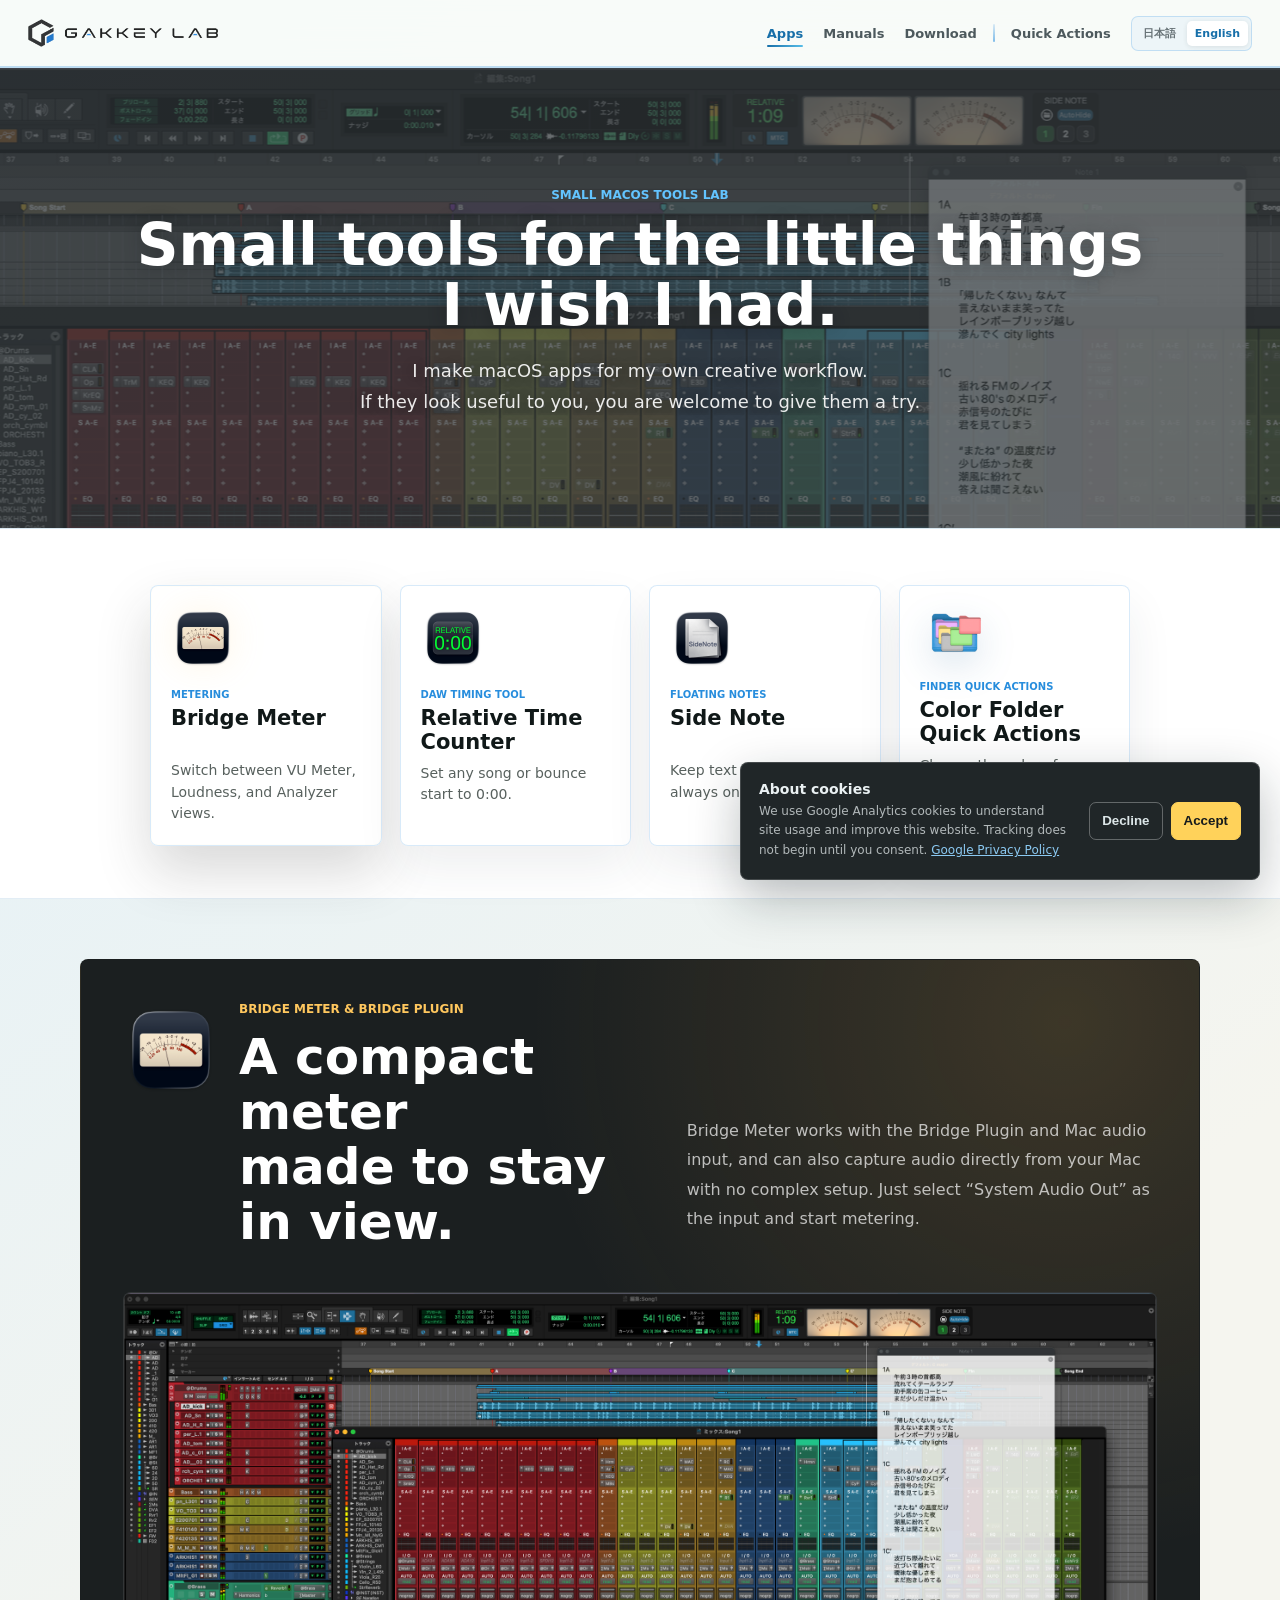
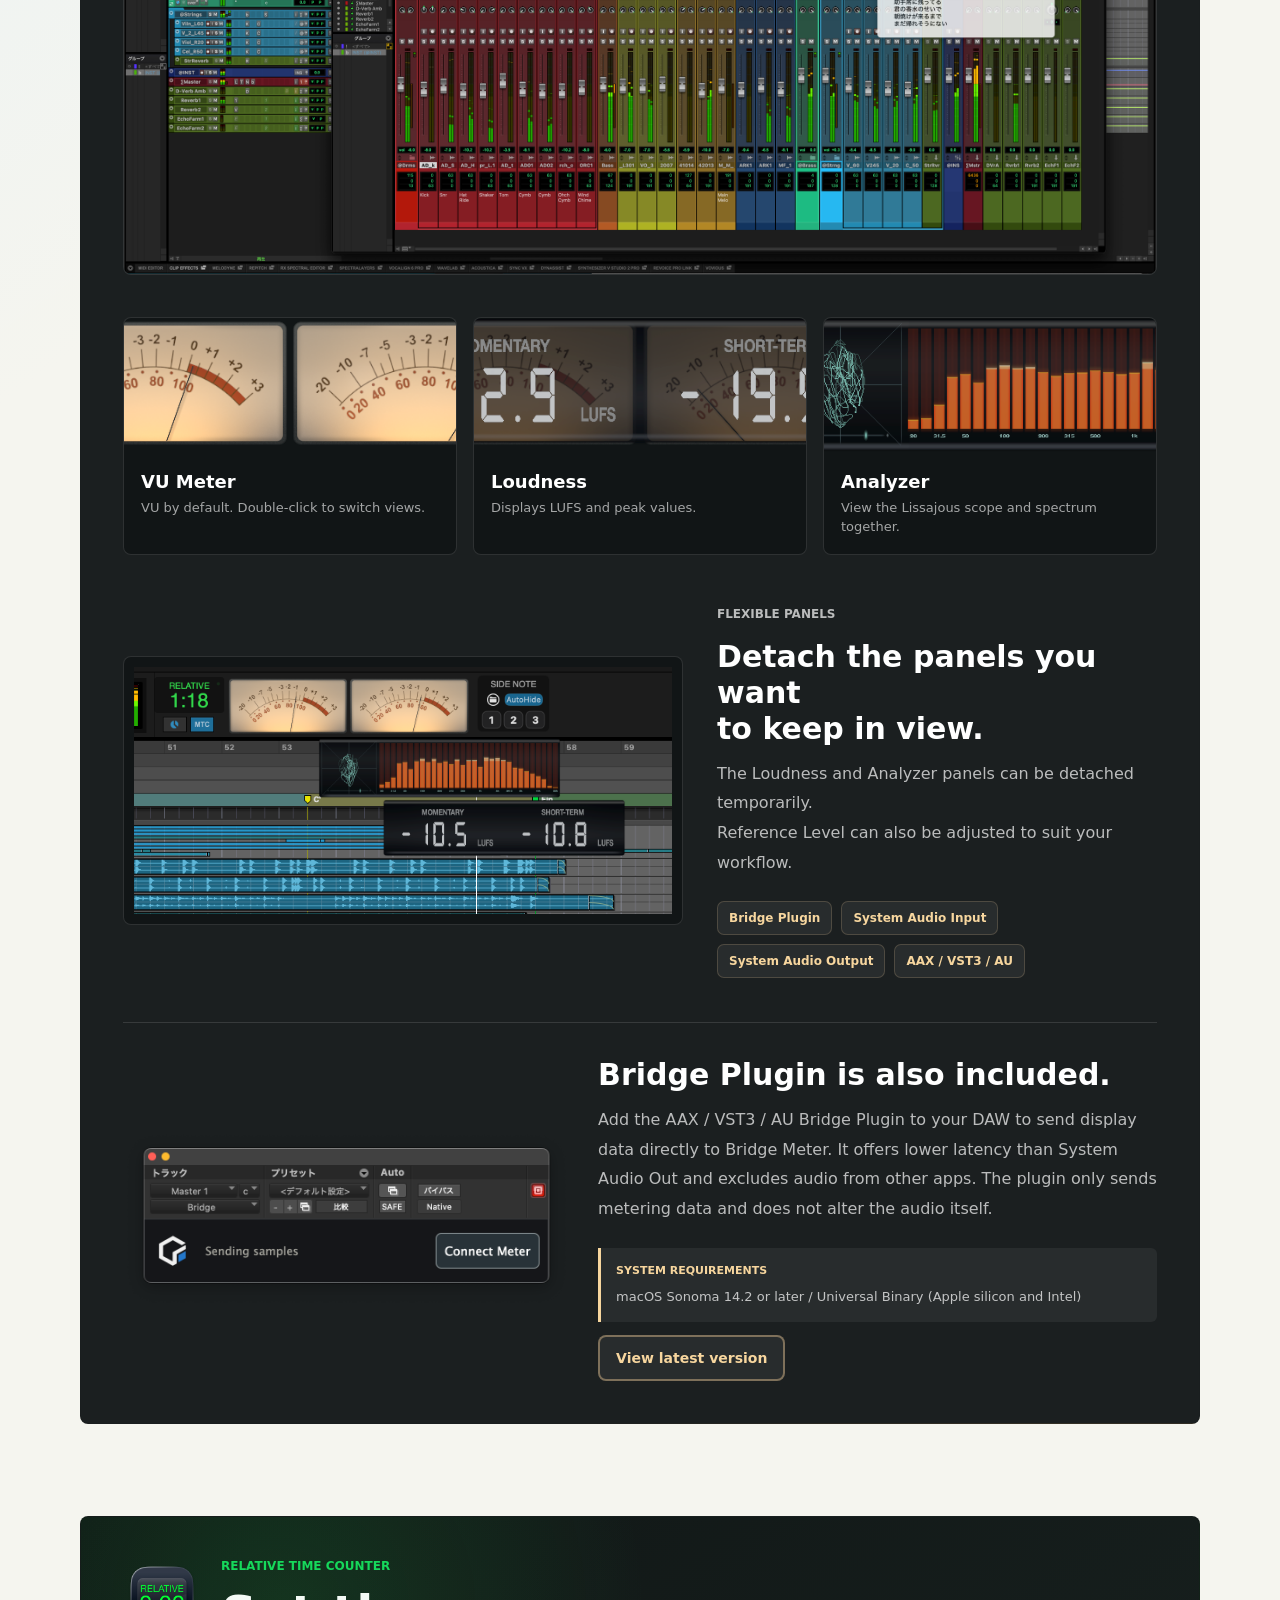
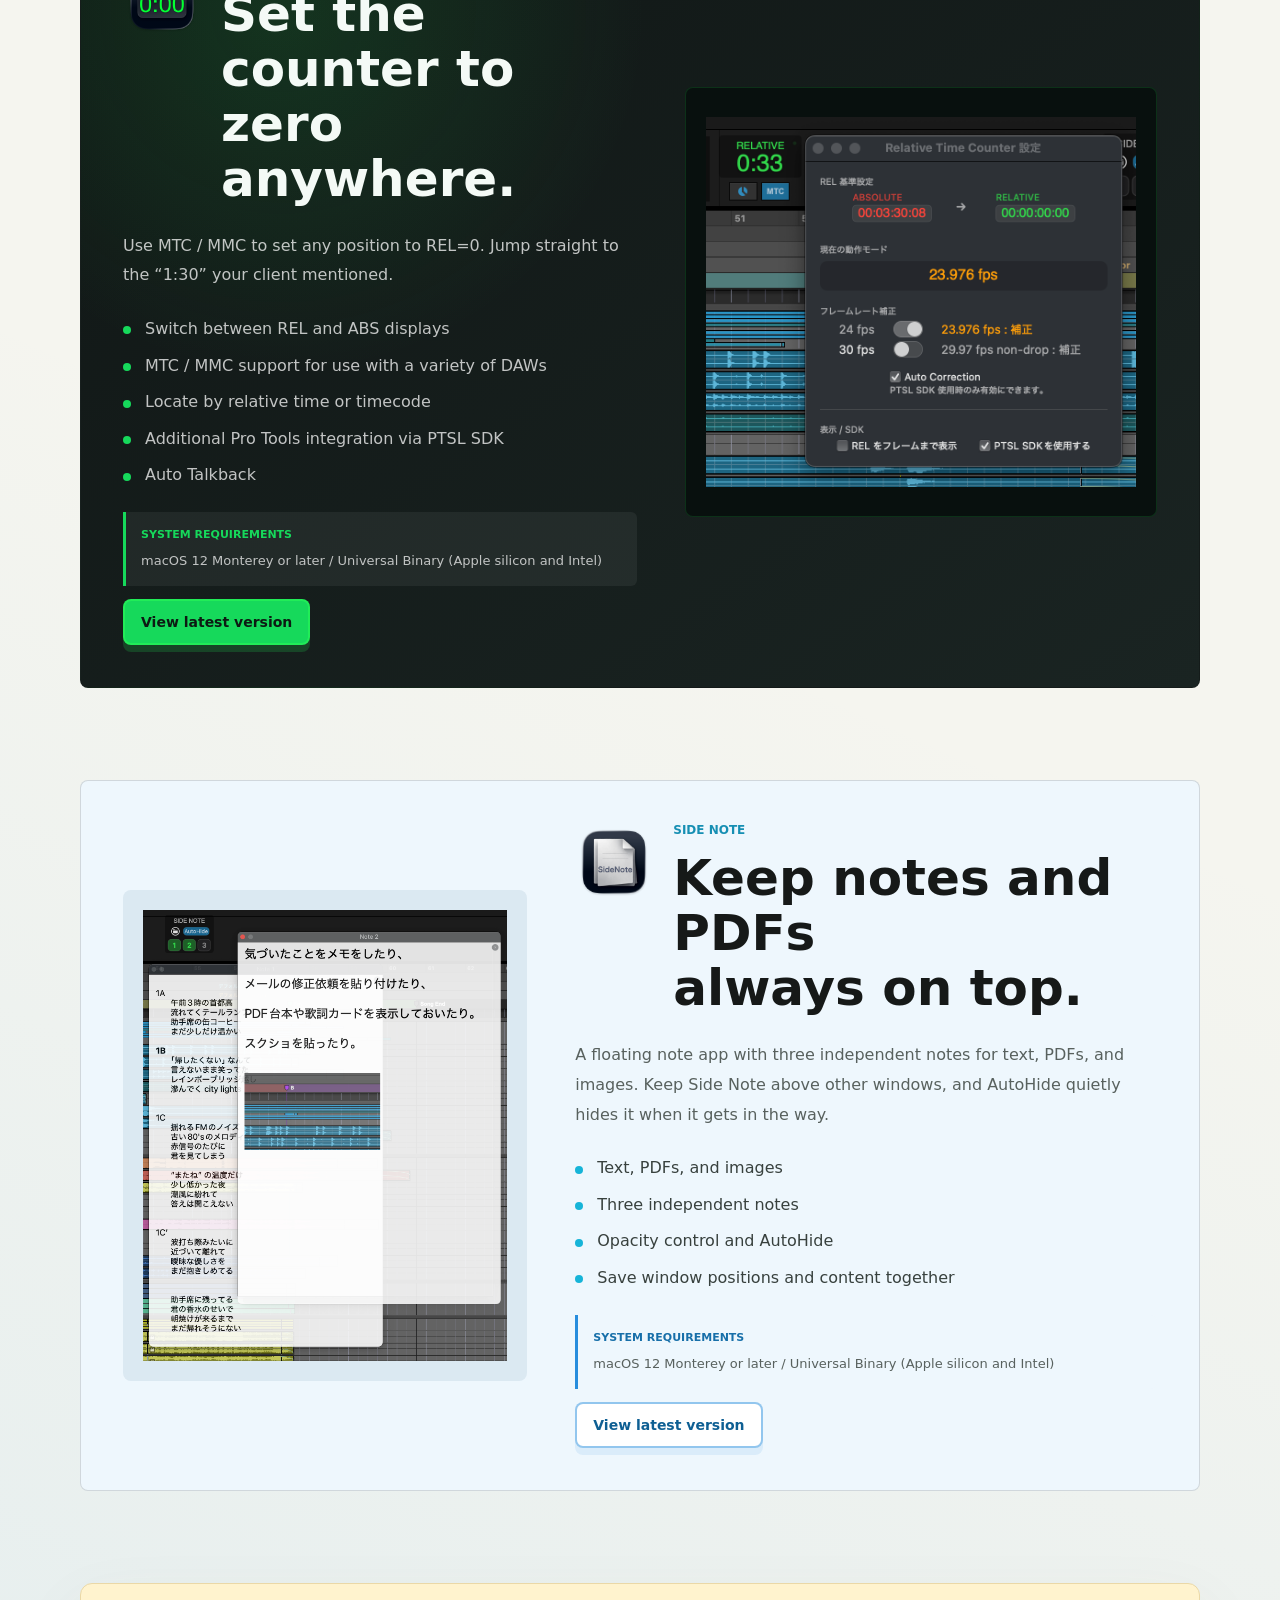
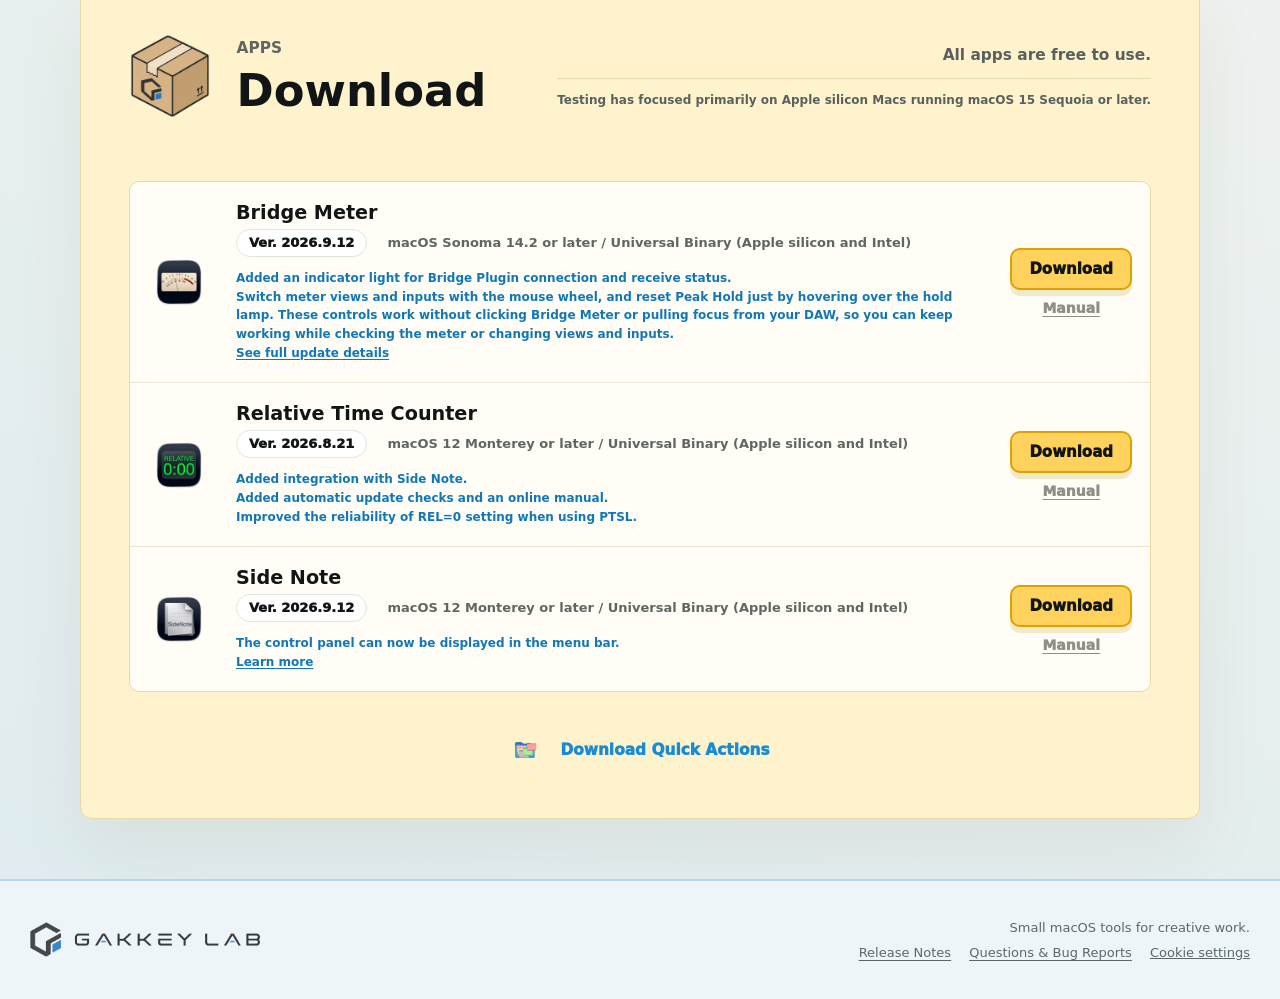
==== commit fdfb4483: "Update Side Note download to 2026.9.12" ====
--- a/en/index.html
+++ b/en/index.html
@@ -303,7 +303,7 @@
           <div class="gl-download-list">
           <div class="gl-download-row" id="download-bridge-meter"><img class="gl-download-app-icon" src="../assets/gakkey-lab/bridge-meter-icon.png" alt="Bridge Meter"><div class="gl-download-app-main"><h3>Bridge Meter</h3><div class="gl-download-meta"><span class="gl-download-version">Ver. 2026.9.12</span><span>macOS Sonoma 14.2 or later / Universal Binary (Apple silicon and Intel)</span></div><div class="gl-download-notes"><div>Added an indicator light for Bridge Plugin connection and receive status.</div><div>Switch meter views and inputs with the mouse wheel, and reset Peak Hold just by hovering over the hold lamp. These controls work without clicking Bridge Meter or pulling focus from your DAW, so you can keep working while checking the meter or changing views and inputs.</div><div><a href="https://github.com/gakkeygakkey/gakkey-lab-site/releases/tag/bridge-meter-2026.9.12" target="_blank" rel="noopener">See full update details</a></div></div></div><div class="gl-download-actions"><a class="gl-download-button" href="https://github.com/gakkeygakkey/gakkey-lab-site/releases/download/bridge-meter-2026.9.12/Bridge-Meter-2026.9.12.dmg">Download</a><a class="gl-download-manual" href="bridge-meter/manual/">Manual</a></div></div>
           <div class="gl-download-row" id="download-relative-time-counter"><img class="gl-download-app-icon" src="../assets/gakkey-lab/rtc-icon.png" alt="Relative Time Counter"><div class="gl-download-app-main"><h3>Relative Time Counter</h3><div class="gl-download-meta"><span class="gl-download-version">Ver. 2026.8.21</span><span>macOS 12 Monterey or later / Universal Binary (Apple silicon and Intel)</span></div><div class="gl-download-notes"><div>Added integration with Side Note.</div><div>Added automatic update checks and an online manual.</div><div>Improved the reliability of REL=0 setting when using PTSL.</div></div></div><div class="gl-download-actions"><a class="gl-download-button" href="https://github.com/gakkeygakkey/gakkey-lab-site/releases/download/relative-time-counter-2026.8.21/Relative-Time-Counter-2026.8.21.dmg">Download</a><a class="gl-download-manual" href="relative-time-counter/manual/">Manual</a></div></div>
-          <div class="gl-download-row" id="download-side-note"><img class="gl-download-app-icon" src="../assets/gakkey-lab/side-note-icon.png" alt="Side Note"><div class="gl-download-app-main"><h3>Side Note</h3><div class="gl-download-meta"><span class="gl-download-version">Ver. 2026.8.21</span><span>macOS 12 Monterey or later / Universal Binary (Apple silicon and Intel)</span></div><div class="gl-download-notes"><div>Added integration with Relative Time Counter (RTC), allowing you to locate from time expressions in text.</div><div>Added Quick Look support for Side Note save files and options to export notes as PDF or standalone HTML.</div><div>Added automatic update checks and an online manual.</div></div></div><div class="gl-download-actions"><a class="gl-download-button" href="https://github.com/gakkeygakkey/gakkey-lab-site/releases/download/side-note-2026.8.21/Side-Note-2026.8.21.dmg">Download</a><a class="gl-download-manual" href="side-note/manual/">Manual</a></div></div>
+          <div class="gl-download-row" id="download-side-note"><img class="gl-download-app-icon" src="../assets/gakkey-lab/side-note-icon.png" alt="Side Note"><div class="gl-download-app-main"><h3>Side Note</h3><div class="gl-download-meta"><span class="gl-download-version">Ver. 2026.9.12</span><span>macOS 12 Monterey or later / Universal Binary (Apple silicon and Intel)</span></div><div class="gl-download-notes"><div>The control panel can now be displayed in the menu bar.</div><div><a href="https://lab.gakkey.com/en/side-note/manual/#menu-bar">Learn more</a></div></div></div><div class="gl-download-actions"><a class="gl-download-button" href="https://github.com/gakkeygakkey/gakkey-lab-site/releases/download/side-note-2026.9.12/Side-Note-2026.9.12.dmg">Download</a><a class="gl-download-manual" href="side-note/manual/">Manual</a></div></div>
           </div>
           <a class="gl-download-quick-actions" href="quick-actions/"><img class="gl-download-qa-icon" src="../assets/gakkey-lab/quick-actions/color-folder-icon.png" alt=""><span>Download Quick Actions</span></a>
         </div>
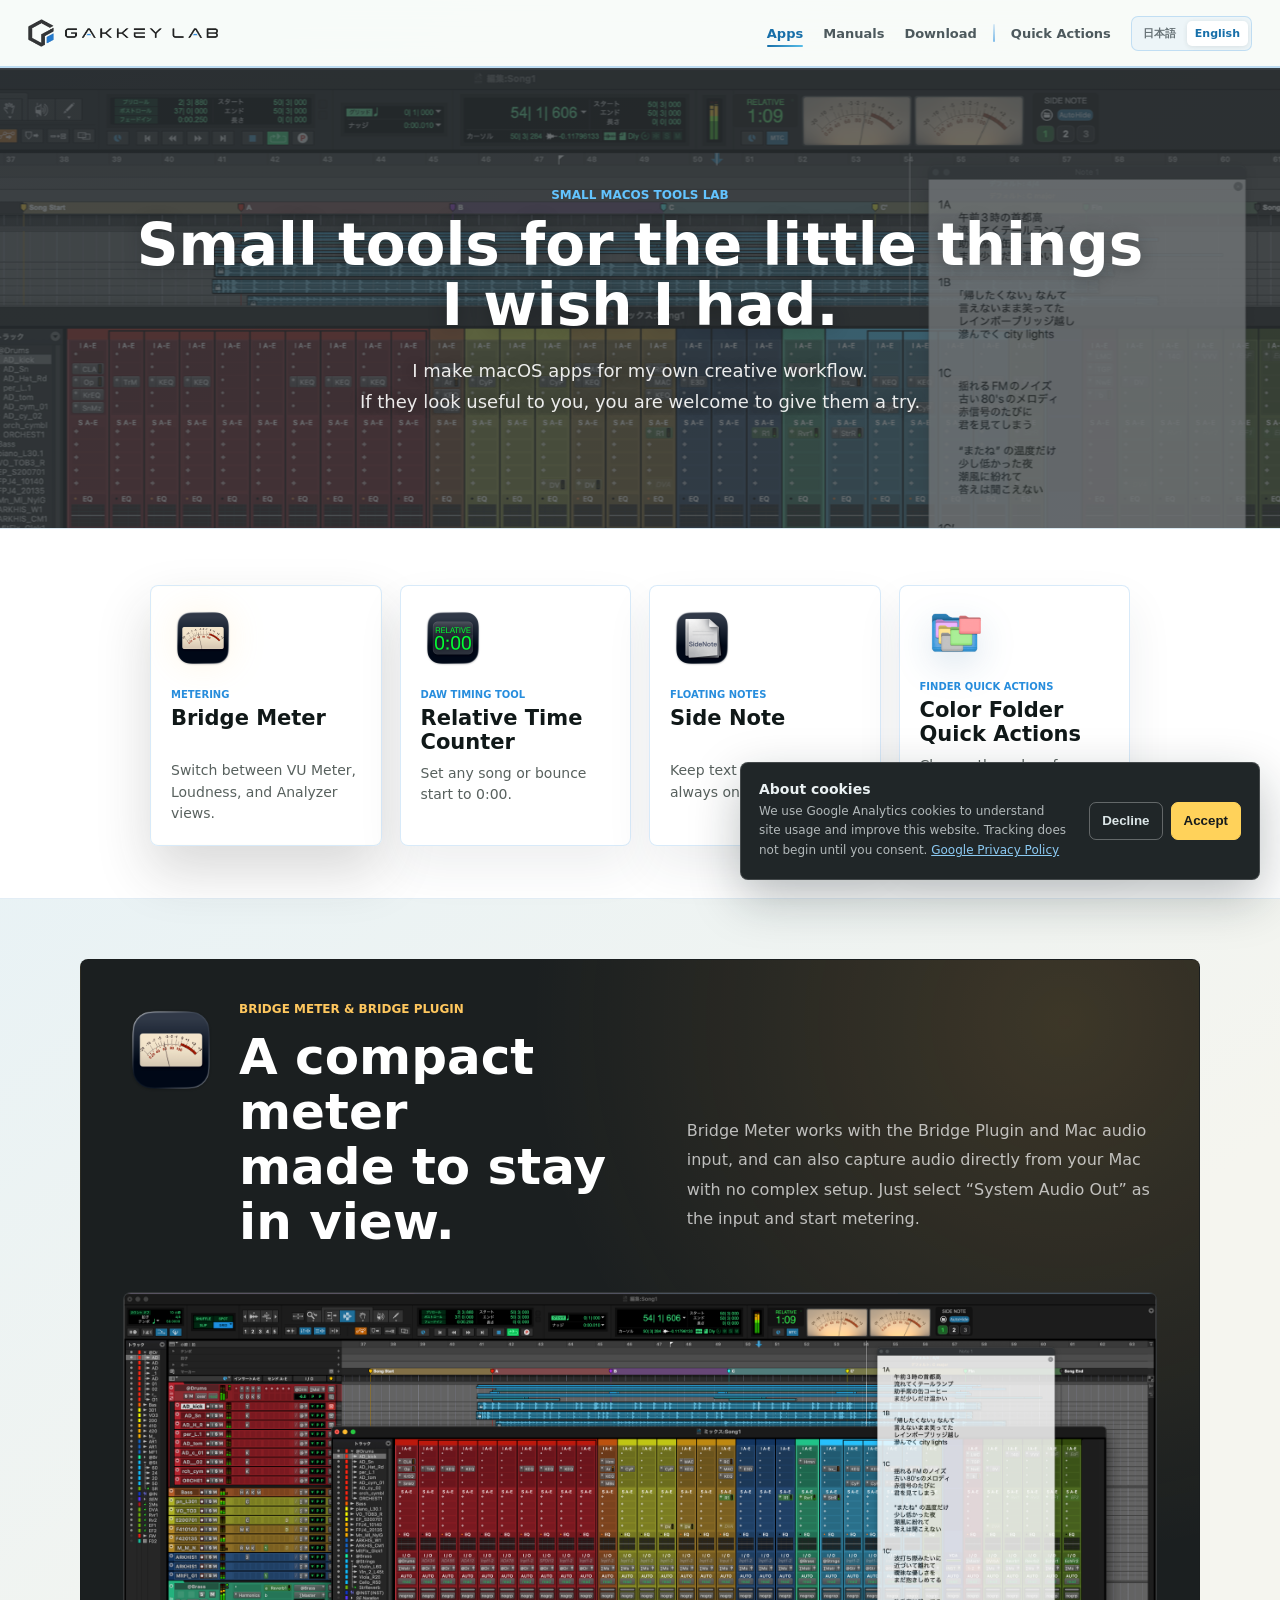
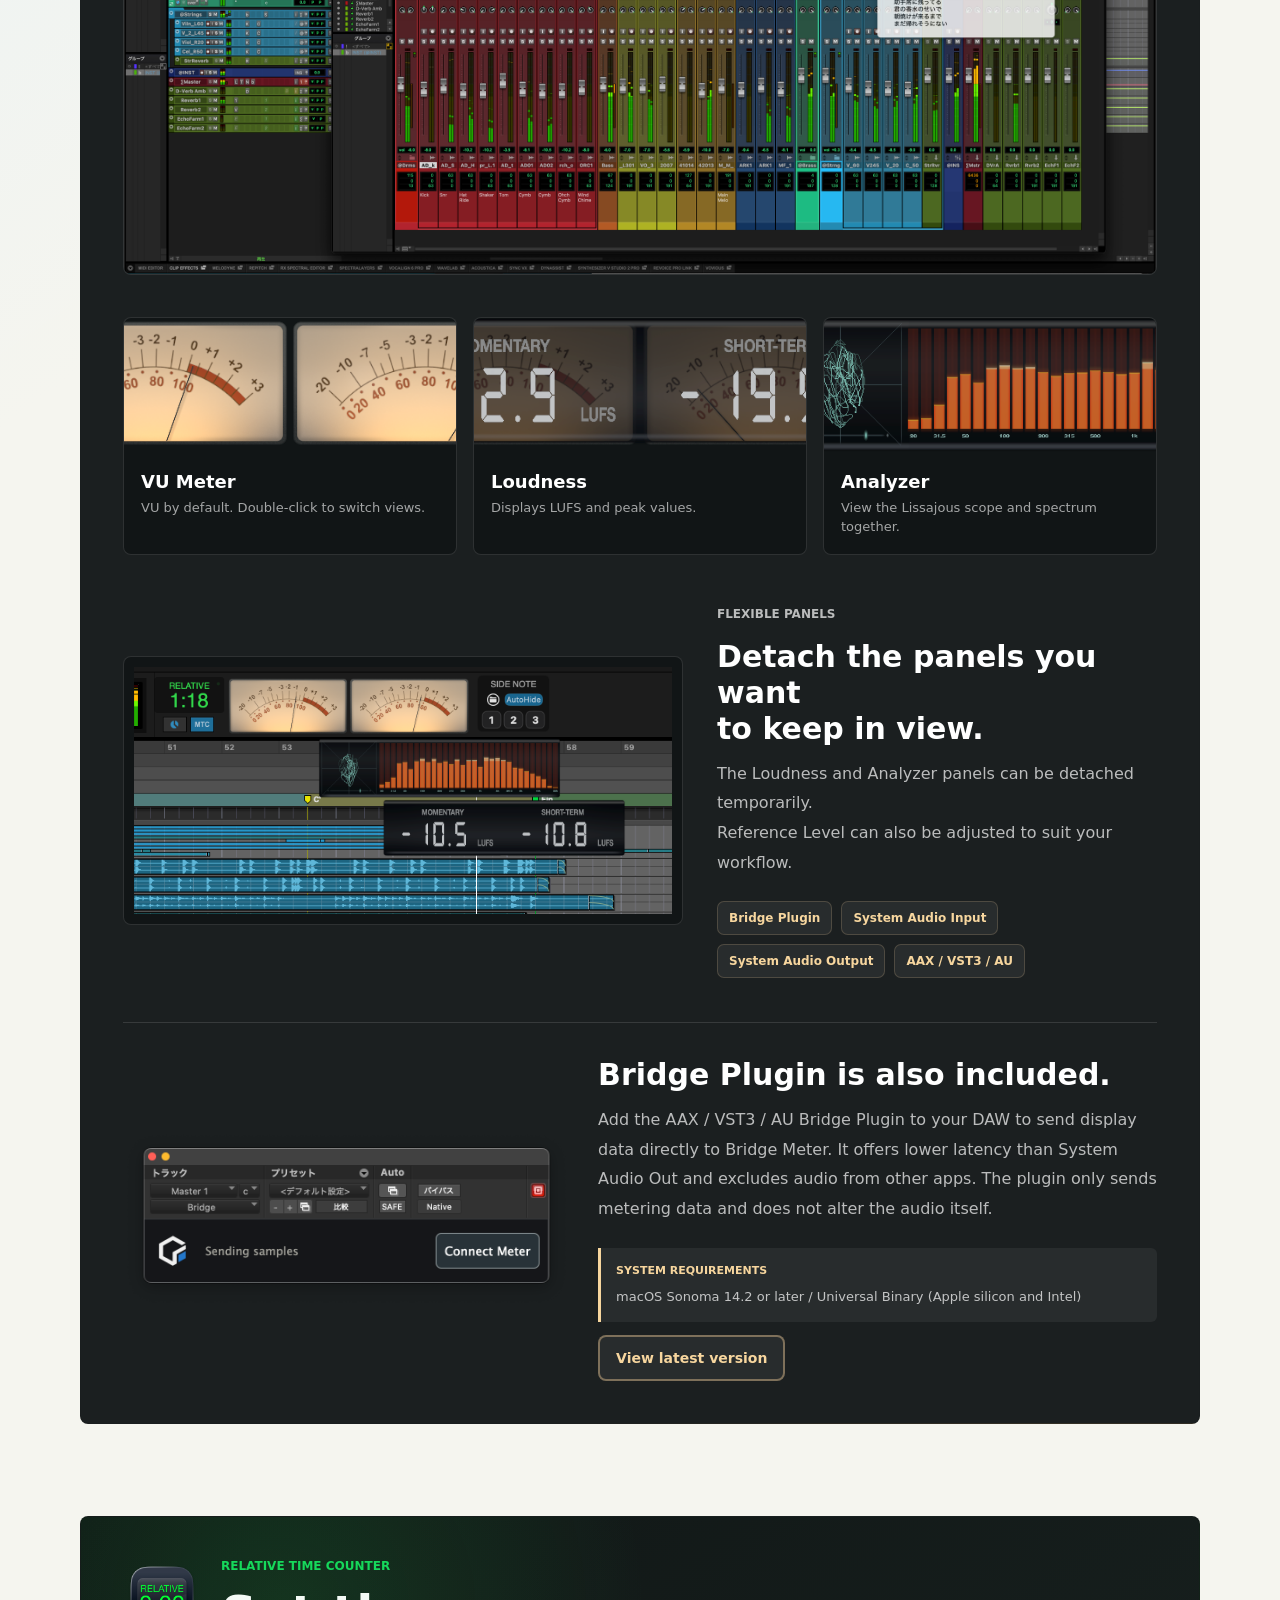
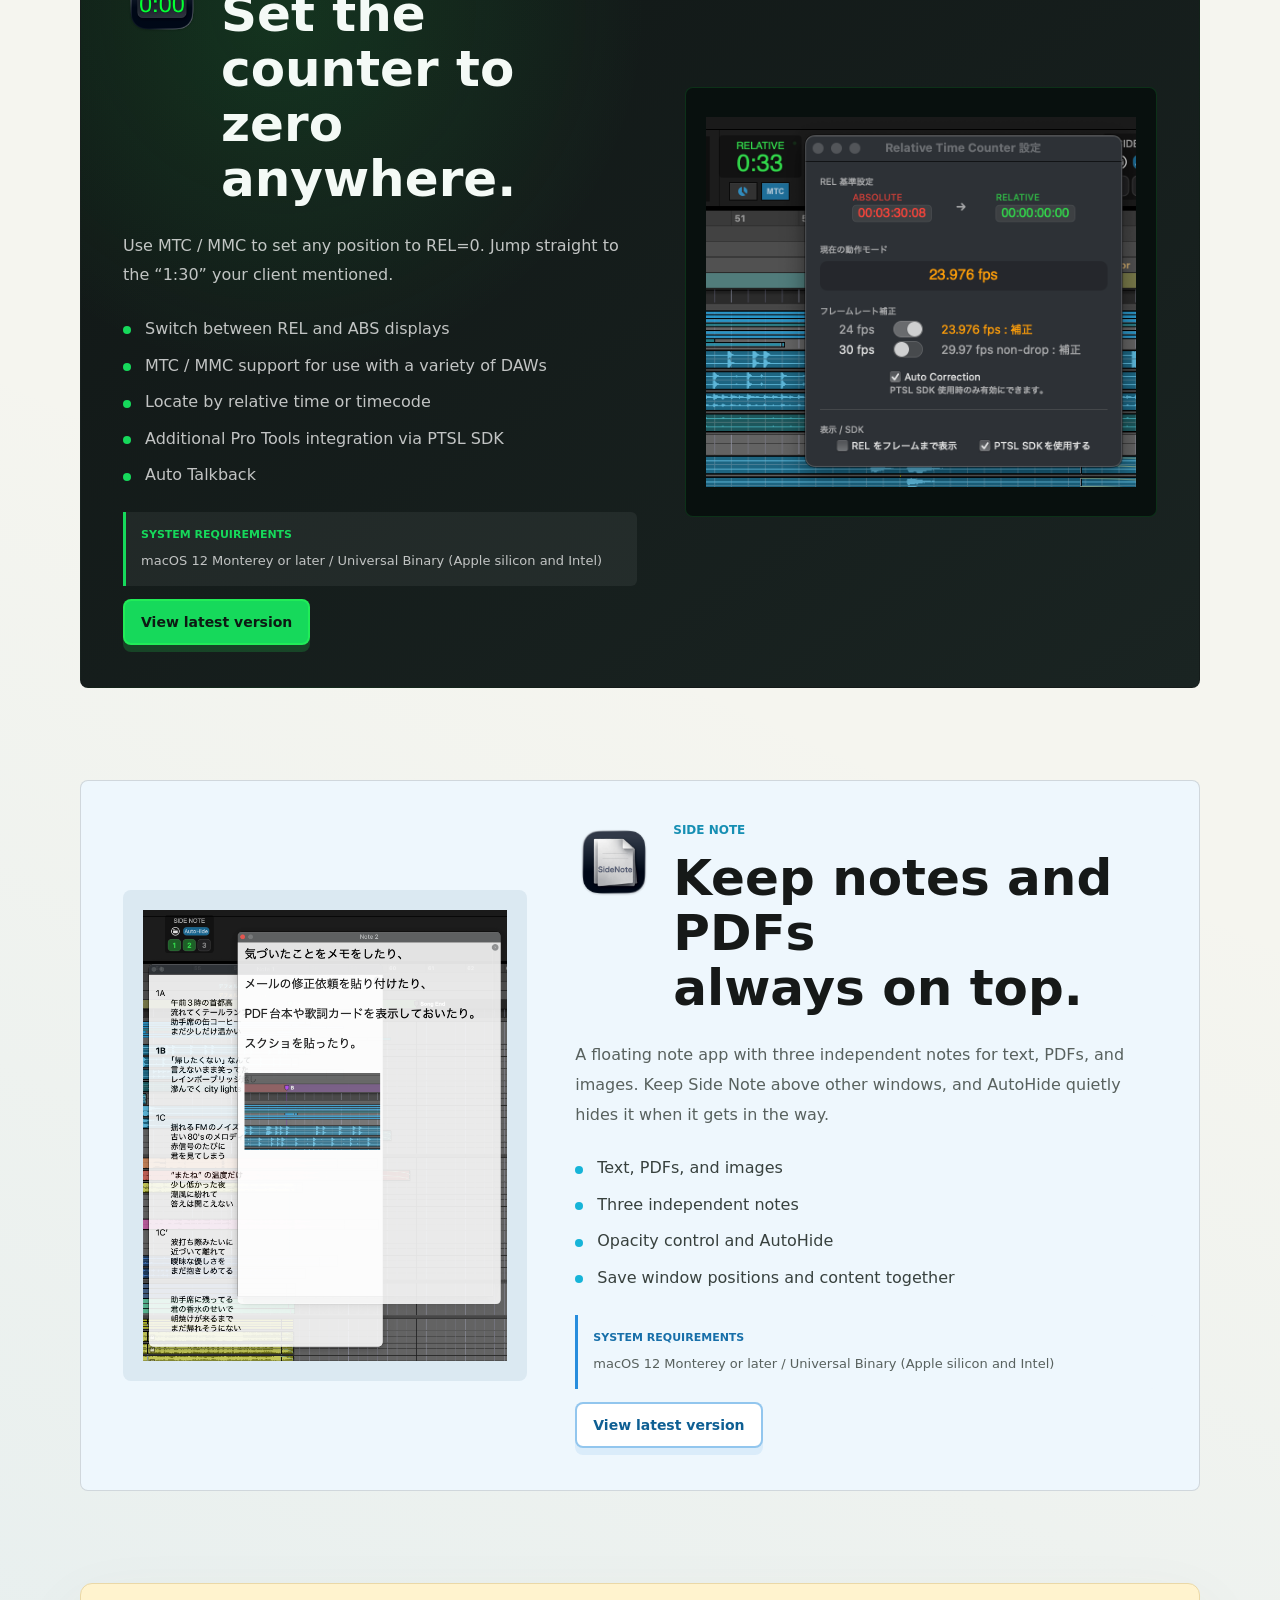
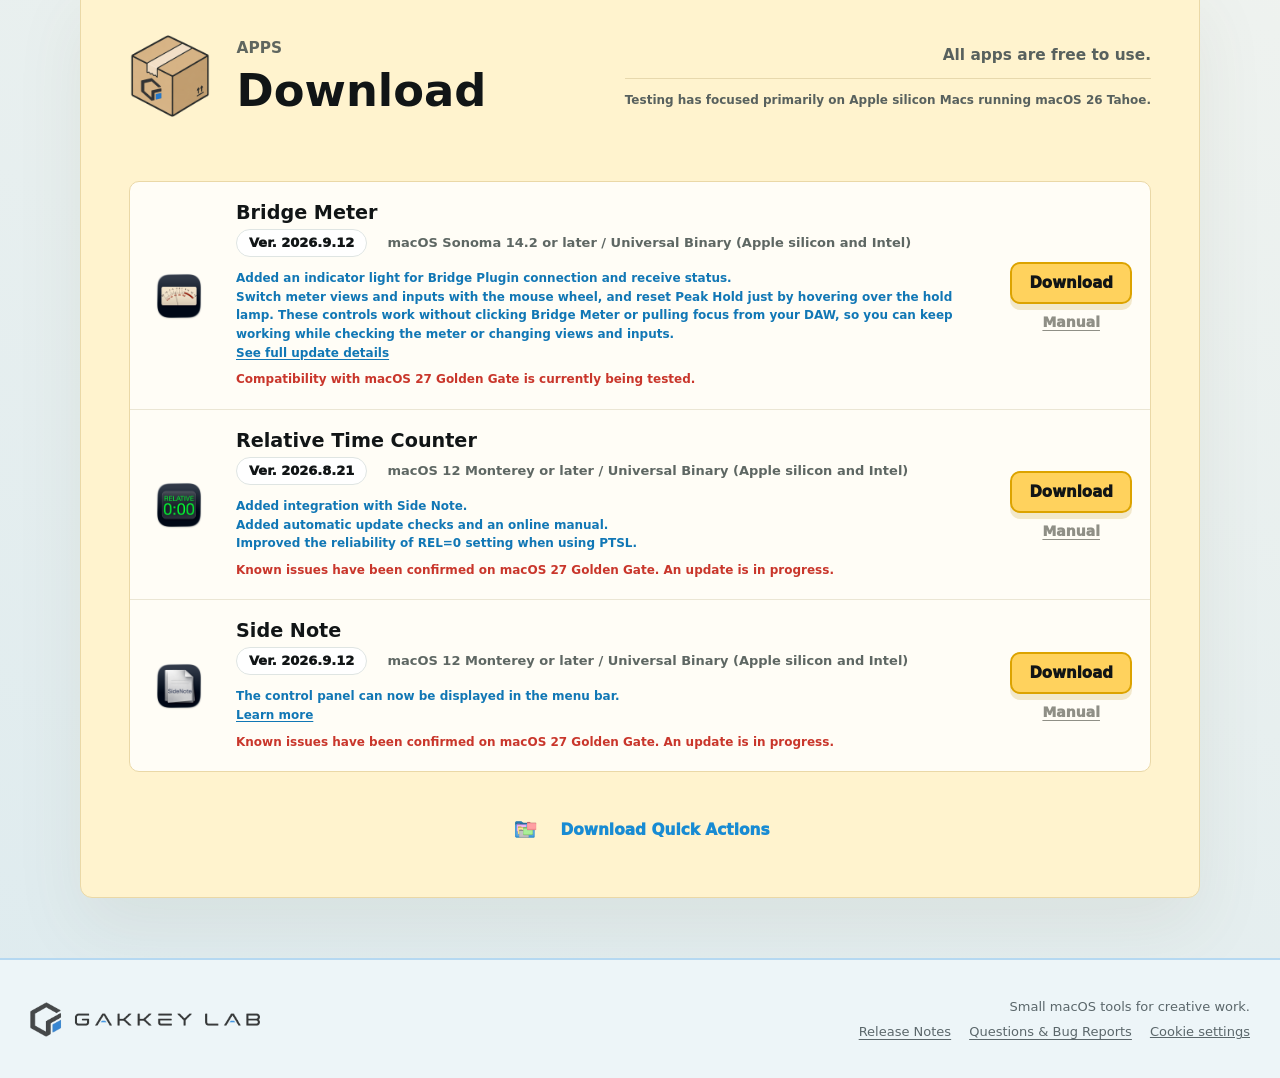
==== commit 26abb093: "Update macOS compatibility status" ====
--- a/en/index.html
+++ b/en/index.html
@@ -298,12 +298,12 @@
         <div class="gl-download-panel">
           <div class="gl-download-header">
             <div class="gl-download-heading"><img class="gl-download-box" src="../assets/gakkey-lab/package-icon.png" alt=""><div><div class="gl-download-eyebrow">Apps</div><h2>Download</h2></div></div>
-            <div class="gl-download-summary"><p>All apps are free to use.</p><span></span><p>Testing has focused primarily on Apple silicon Macs running macOS 15 Sequoia or later.</p></div>
+            <div class="gl-download-summary"><p>All apps are free to use.</p><span></span><p>Testing has focused primarily on Apple silicon Macs running macOS 26 Tahoe.</p></div>
           </div>
           <div class="gl-download-list">
-          <div class="gl-download-row" id="download-bridge-meter"><img class="gl-download-app-icon" src="../assets/gakkey-lab/bridge-meter-icon.png" alt="Bridge Meter"><div class="gl-download-app-main"><h3>Bridge Meter</h3><div class="gl-download-meta"><span class="gl-download-version">Ver. 2026.9.12</span><span>macOS Sonoma 14.2 or later / Universal Binary (Apple silicon and Intel)</span></div><div class="gl-download-notes"><div>Added an indicator light for Bridge Plugin connection and receive status.</div><div>Switch meter views and inputs with the mouse wheel, and reset Peak Hold just by hovering over the hold lamp. These controls work without clicking Bridge Meter or pulling focus from your DAW, so you can keep working while checking the meter or changing views and inputs.</div><div><a href="https://github.com/gakkeygakkey/gakkey-lab-site/releases/tag/bridge-meter-2026.9.12" target="_blank" rel="noopener">See full update details</a></div></div></div><div class="gl-download-actions"><a class="gl-download-button" href="https://github.com/gakkeygakkey/gakkey-lab-site/releases/download/bridge-meter-2026.9.12/Bridge-Meter-2026.9.12.dmg">Download</a><a class="gl-download-manual" href="bridge-meter/manual/">Manual</a></div></div>
-          <div class="gl-download-row" id="download-relative-time-counter"><img class="gl-download-app-icon" src="../assets/gakkey-lab/rtc-icon.png" alt="Relative Time Counter"><div class="gl-download-app-main"><h3>Relative Time Counter</h3><div class="gl-download-meta"><span class="gl-download-version">Ver. 2026.8.21</span><span>macOS 12 Monterey or later / Universal Binary (Apple silicon and Intel)</span></div><div class="gl-download-notes"><div>Added integration with Side Note.</div><div>Added automatic update checks and an online manual.</div><div>Improved the reliability of REL=0 setting when using PTSL.</div></div></div><div class="gl-download-actions"><a class="gl-download-button" href="https://github.com/gakkeygakkey/gakkey-lab-site/releases/download/relative-time-counter-2026.8.21/Relative-Time-Counter-2026.8.21.dmg">Download</a><a class="gl-download-manual" href="relative-time-counter/manual/">Manual</a></div></div>
-          <div class="gl-download-row" id="download-side-note"><img class="gl-download-app-icon" src="../assets/gakkey-lab/side-note-icon.png" alt="Side Note"><div class="gl-download-app-main"><h3>Side Note</h3><div class="gl-download-meta"><span class="gl-download-version">Ver. 2026.9.12</span><span>macOS 12 Monterey or later / Universal Binary (Apple silicon and Intel)</span></div><div class="gl-download-notes"><div>The control panel can now be displayed in the menu bar.</div><div><a href="https://lab.gakkey.com/en/side-note/manual/#menu-bar">Learn more</a></div></div></div><div class="gl-download-actions"><a class="gl-download-button" href="https://github.com/gakkeygakkey/gakkey-lab-site/releases/download/side-note-2026.9.12/Side-Note-2026.9.12.dmg">Download</a><a class="gl-download-manual" href="side-note/manual/">Manual</a></div></div>
+          <div class="gl-download-row" id="download-bridge-meter"><img class="gl-download-app-icon" src="../assets/gakkey-lab/bridge-meter-icon.png" alt="Bridge Meter"><div class="gl-download-app-main"><h3>Bridge Meter</h3><div class="gl-download-meta"><span class="gl-download-version">Ver. 2026.9.12</span><span>macOS Sonoma 14.2 or later / Universal Binary (Apple silicon and Intel)</span></div><div class="gl-download-notes"><div>Added an indicator light for Bridge Plugin connection and receive status.</div><div>Switch meter views and inputs with the mouse wheel, and reset Peak Hold just by hovering over the hold lamp. These controls work without clicking Bridge Meter or pulling focus from your DAW, so you can keep working while checking the meter or changing views and inputs.</div><div><a href="https://github.com/gakkeygakkey/gakkey-lab-site/releases/tag/bridge-meter-2026.9.12" target="_blank" rel="noopener">See full update details</a></div></div><div class="gl-download-compat-status">Compatibility with macOS 27 Golden Gate is currently being tested.</div></div><div class="gl-download-actions"><a class="gl-download-button" href="https://github.com/gakkeygakkey/gakkey-lab-site/releases/download/bridge-meter-2026.9.12/Bridge-Meter-2026.9.12.dmg">Download</a><a class="gl-download-manual" href="bridge-meter/manual/">Manual</a></div></div>
+          <div class="gl-download-row" id="download-relative-time-counter"><img class="gl-download-app-icon" src="../assets/gakkey-lab/rtc-icon.png" alt="Relative Time Counter"><div class="gl-download-app-main"><h3>Relative Time Counter</h3><div class="gl-download-meta"><span class="gl-download-version">Ver. 2026.8.21</span><span>macOS 12 Monterey or later / Universal Binary (Apple silicon and Intel)</span></div><div class="gl-download-notes"><div>Added integration with Side Note.</div><div>Added automatic update checks and an online manual.</div><div>Improved the reliability of REL=0 setting when using PTSL.</div></div><div class="gl-download-compat-status">Known issues have been confirmed on macOS 27 Golden Gate. An update is in progress.</div></div><div class="gl-download-actions"><a class="gl-download-button" href="https://github.com/gakkeygakkey/gakkey-lab-site/releases/download/relative-time-counter-2026.8.21/Relative-Time-Counter-2026.8.21.dmg">Download</a><a class="gl-download-manual" href="relative-time-counter/manual/">Manual</a></div></div>
+          <div class="gl-download-row" id="download-side-note"><img class="gl-download-app-icon" src="../assets/gakkey-lab/side-note-icon.png" alt="Side Note"><div class="gl-download-app-main"><h3>Side Note</h3><div class="gl-download-meta"><span class="gl-download-version">Ver. 2026.9.12</span><span>macOS 12 Monterey or later / Universal Binary (Apple silicon and Intel)</span></div><div class="gl-download-notes"><div>The control panel can now be displayed in the menu bar.</div><div><a href="https://lab.gakkey.com/en/side-note/manual/#menu-bar">Learn more</a></div></div><div class="gl-download-compat-status">Known issues have been confirmed on macOS 27 Golden Gate. An update is in progress.</div></div><div class="gl-download-actions"><a class="gl-download-button" href="https://github.com/gakkeygakkey/gakkey-lab-site/releases/download/side-note-2026.9.12/Side-Note-2026.9.12.dmg">Download</a><a class="gl-download-manual" href="side-note/manual/">Manual</a></div></div>
           </div>
           <a class="gl-download-quick-actions" href="quick-actions/"><img class="gl-download-qa-icon" src="../assets/gakkey-lab/quick-actions/color-folder-icon.png" alt=""><span>Download Quick Actions</span></a>
         </div>
--- a/gakkey-lab.css
+++ b/gakkey-lab.css
@@ -2572,6 +2572,7 @@
 .gl-download-version { display: inline-flex; align-items: center; min-height: 28px; padding: 1px 12px; border: 1px solid #dfe5e3; border-radius: 999px; background: #fff; color: #111516; font-weight: 950; }
 .gl-download-notes { margin-top: 12px; color: #1177b5; font-size: clamp(12px, 0.9vw, 14px); font-weight: 900; line-height: 1.55; }
 .gl-download-notes a { color: inherit; text-decoration: underline; text-underline-offset: 2px; }
+.gl-download-compat-status { margin-top: 8px; color: #c9362b; font-size: clamp(12px, 0.9vw, 14px); font-weight: 900; line-height: 1.55; }
 .gl-download-actions { display: flex; min-width: 118px; flex-direction: column; align-items: center; gap: 10px; }
 .gl-download-button { display: inline-flex; align-items: center; justify-content: center; min-width: 108px; min-height: 42px; padding: 0 17px; border: 2px solid #dca300; border-radius: 10px; background: #ffd25d; box-shadow: 0 6px 0 rgba(196, 154, 47, 0.22); color: #111516; font-size: 15px; font-weight: 950; text-decoration: none; }
 .gl-download-manual { color: #8f8f86; font-size: 14px; font-weight: 950; text-decoration: underline; text-underline-offset: 3px; }
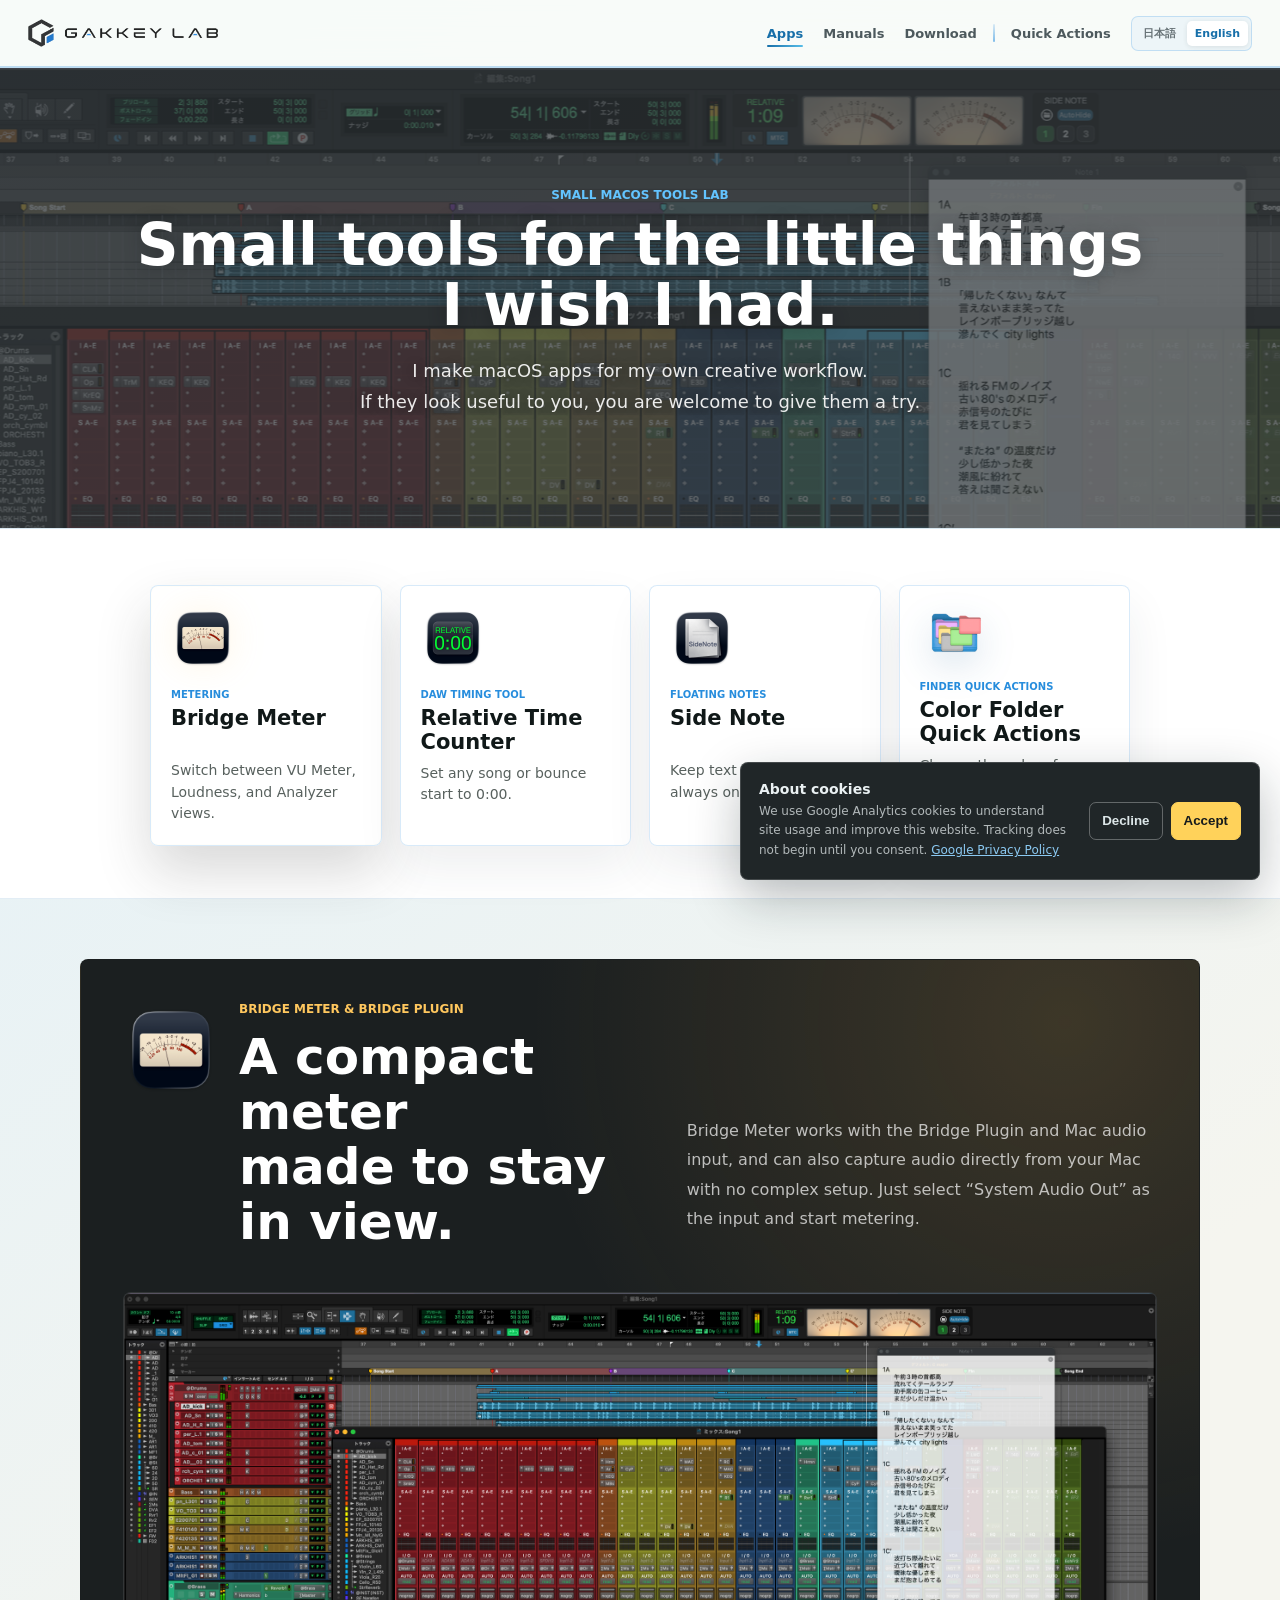
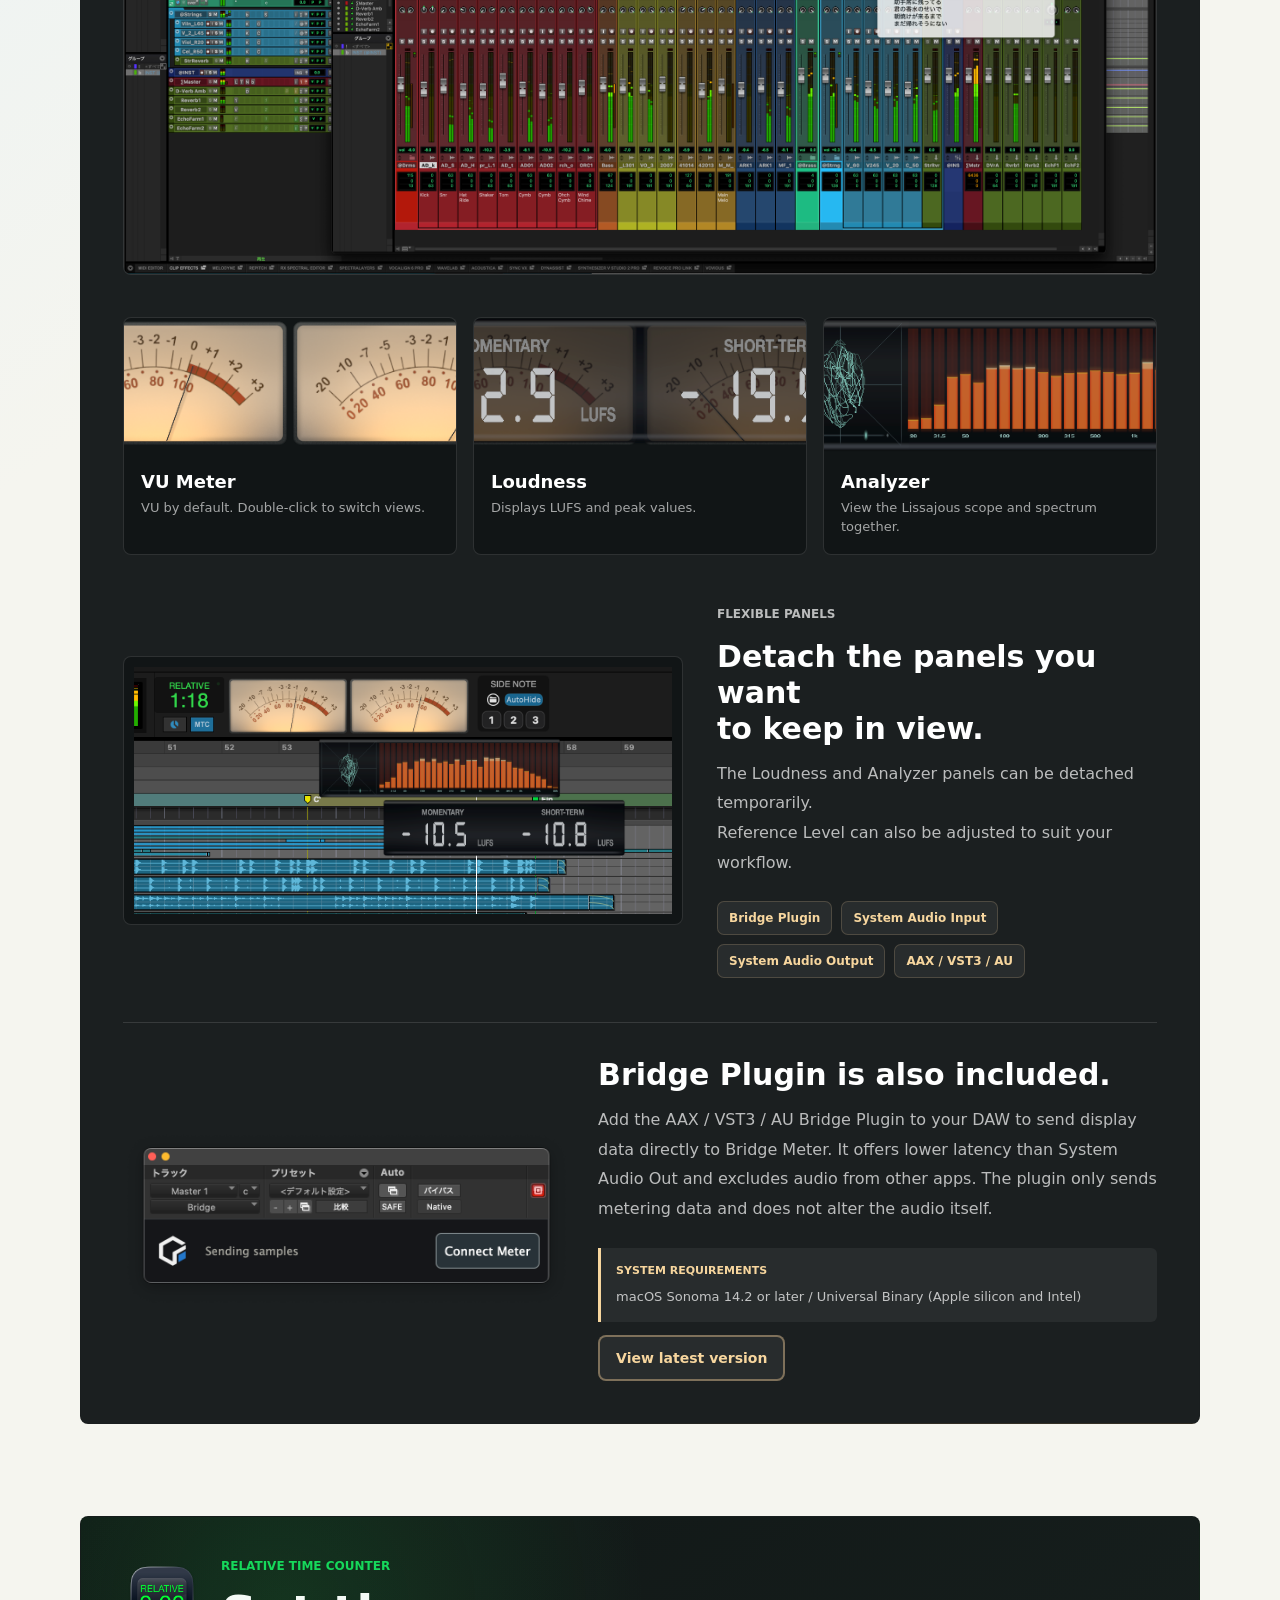
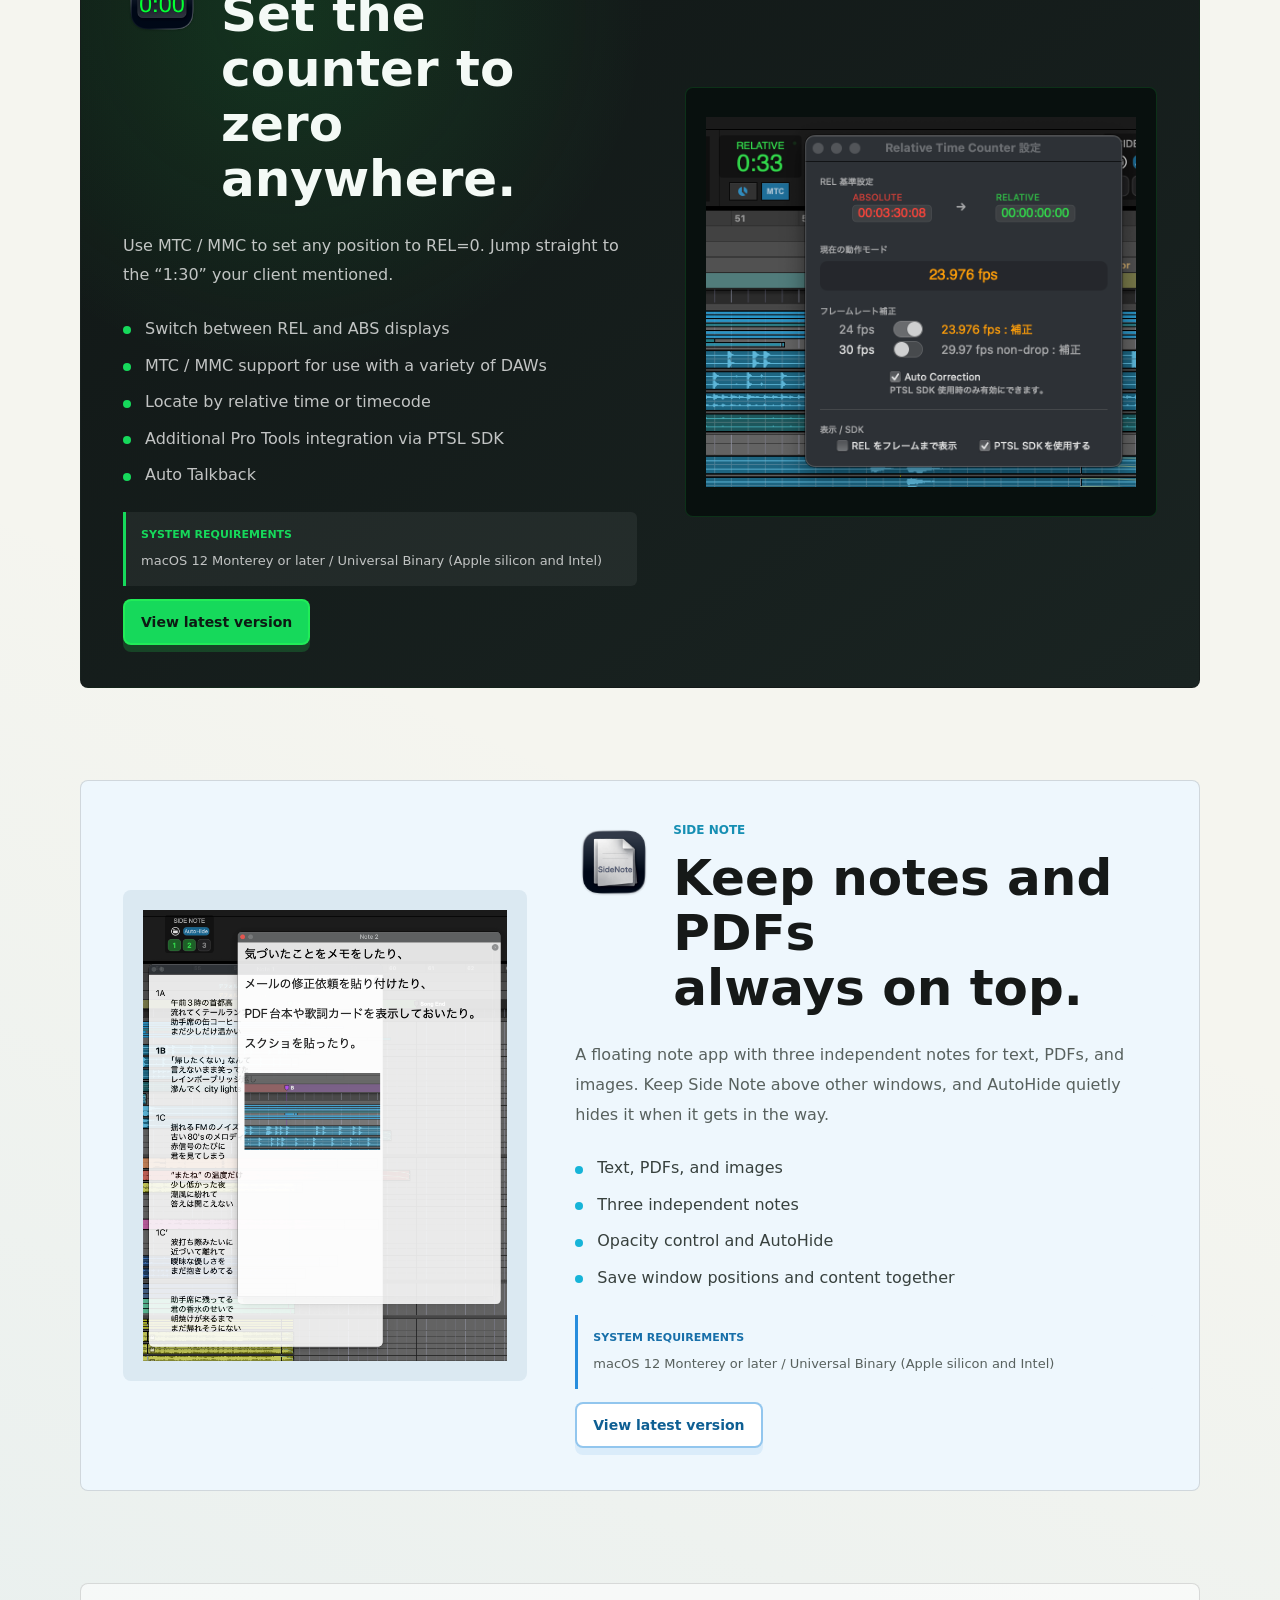
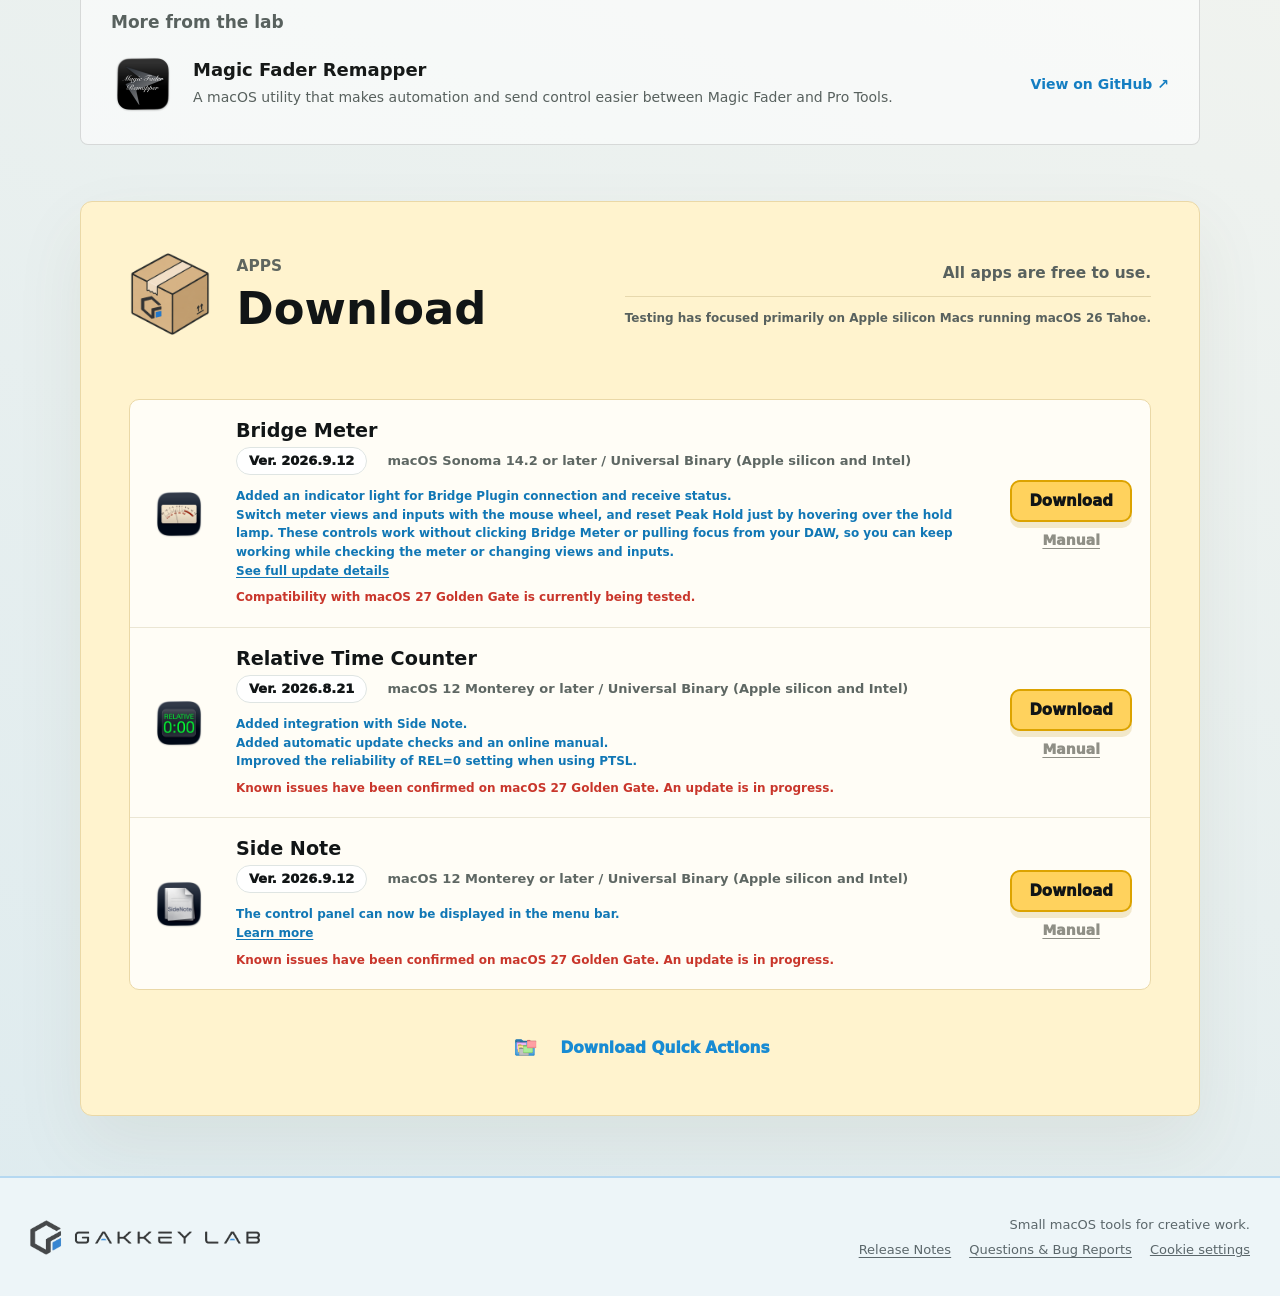
==== commit 9c576353: "Add Magic Fader Remapper lab introduction" ====
--- a/en/index.html
+++ b/en/index.html
@@ -294,6 +294,18 @@
         </div>
       </section>
 
+      <section class="lab-tools" aria-labelledby="lab-tools-heading">
+        <h2 id="lab-tools-heading">More from the lab</h2>
+        <div class="lab-tool">
+          <img src="../assets/gakkey-lab/magic-fader-remapper-icon.png" width="64" height="64" alt="">
+          <div class="lab-tool-copy">
+            <h3>Magic Fader Remapper</h3>
+            <p>A macOS utility that makes automation and send control easier between Magic Fader and Pro Tools.</p>
+          </div>
+          <a class="lab-tool-link" href="https://github.com/gakkeygakkey/Magic-Fader-Remapper" target="_blank" rel="noopener">View on GitHub <span aria-hidden="true">↗</span></a>
+        </div>
+      </section>
+
       <section class="download download-section-v2" id="download">
         <div class="gl-download-panel">
           <div class="gl-download-header">
--- a/gakkey-lab.css
+++ b/gakkey-lab.css
@@ -2598,3 +2598,69 @@
   .gl-download-row { grid-template-columns: 1fr; gap: 16px; padding: 22px 18px; }
   .gl-download-actions { grid-column: auto; align-items: flex-start; }
 }
+
+/* Small projects from the lab, separate from the main app introductions. */
+.lab-tools {
+  width: min(1120px, calc(100% - 44px));
+  margin: 0 auto 56px;
+  padding: 28px 30px;
+  border: 1px solid var(--line);
+  border-radius: 8px;
+  background: rgba(255, 255, 255, 0.55);
+}
+
+.lab-tools h2 {
+  margin: 0 0 20px;
+  color: var(--muted);
+  font-size: 17px;
+  font-weight: 600;
+}
+
+.lab-tool {
+  display: flex;
+  align-items: center;
+  gap: 18px;
+}
+
+.lab-tool > img {
+  flex: 0 0 64px;
+  object-fit: contain;
+}
+
+.lab-tool-copy {
+  flex: 1;
+  min-width: 0;
+}
+
+.lab-tool h3 {
+  margin: 0 0 6px;
+  font-size: 18px;
+}
+
+.lab-tool p {
+  margin: 0;
+  color: var(--muted);
+  font-size: 14px;
+  line-height: 1.7;
+}
+
+.lab-tool-link {
+  flex-shrink: 0;
+  color: #147ec2;
+  font-size: 14px;
+  font-weight: 600;
+  text-underline-offset: 4px;
+}
+
+.lab-tool-link:hover,
+.lab-tool-link:focus-visible {
+  text-decoration: underline;
+}
+
+@media (max-width: 640px) {
+  .lab-tools { padding: 24px 20px; }
+  .lab-tool { display: grid; grid-template-columns: 52px minmax(0, 1fr); gap: 14px; }
+  .lab-tool > img { width: 52px; height: 52px; flex-basis: 52px; }
+  .lab-tool h3 { font-size: 16px; }
+  .lab-tool-link { grid-column: 2; }
+}
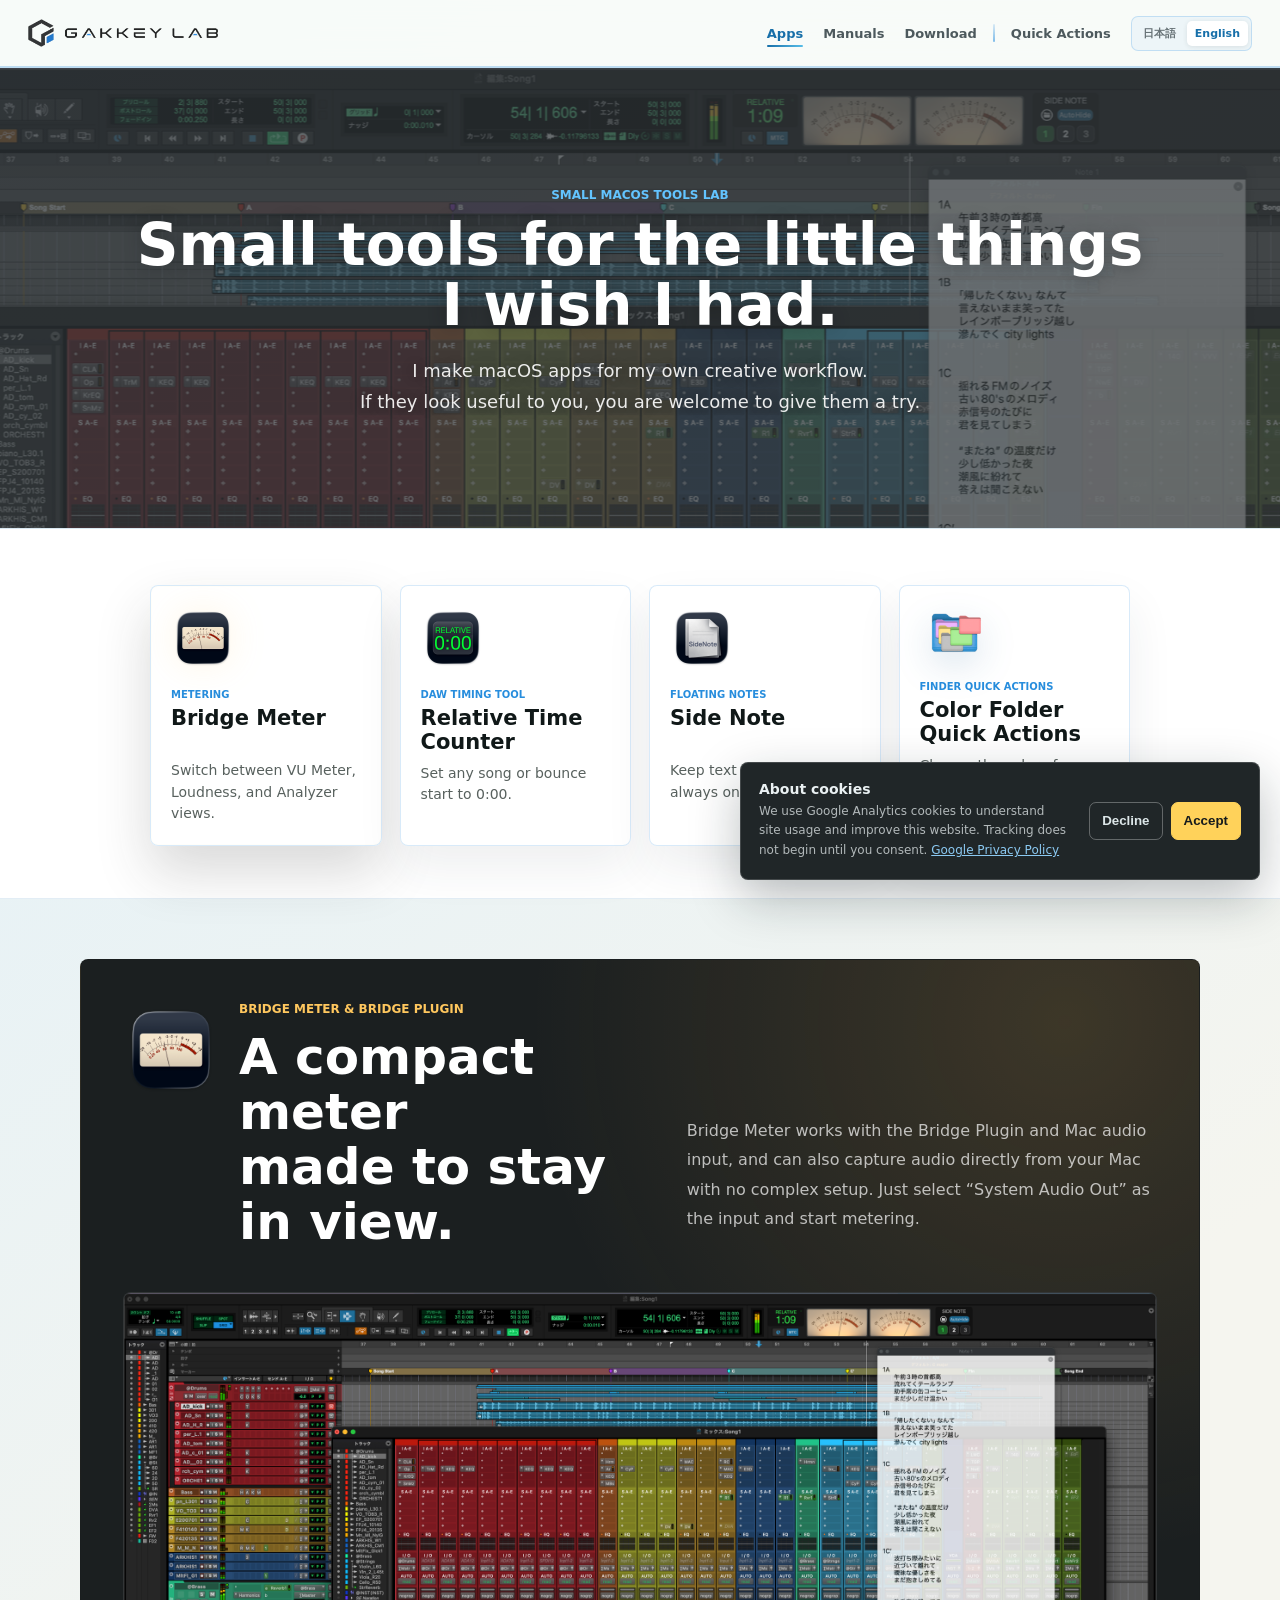
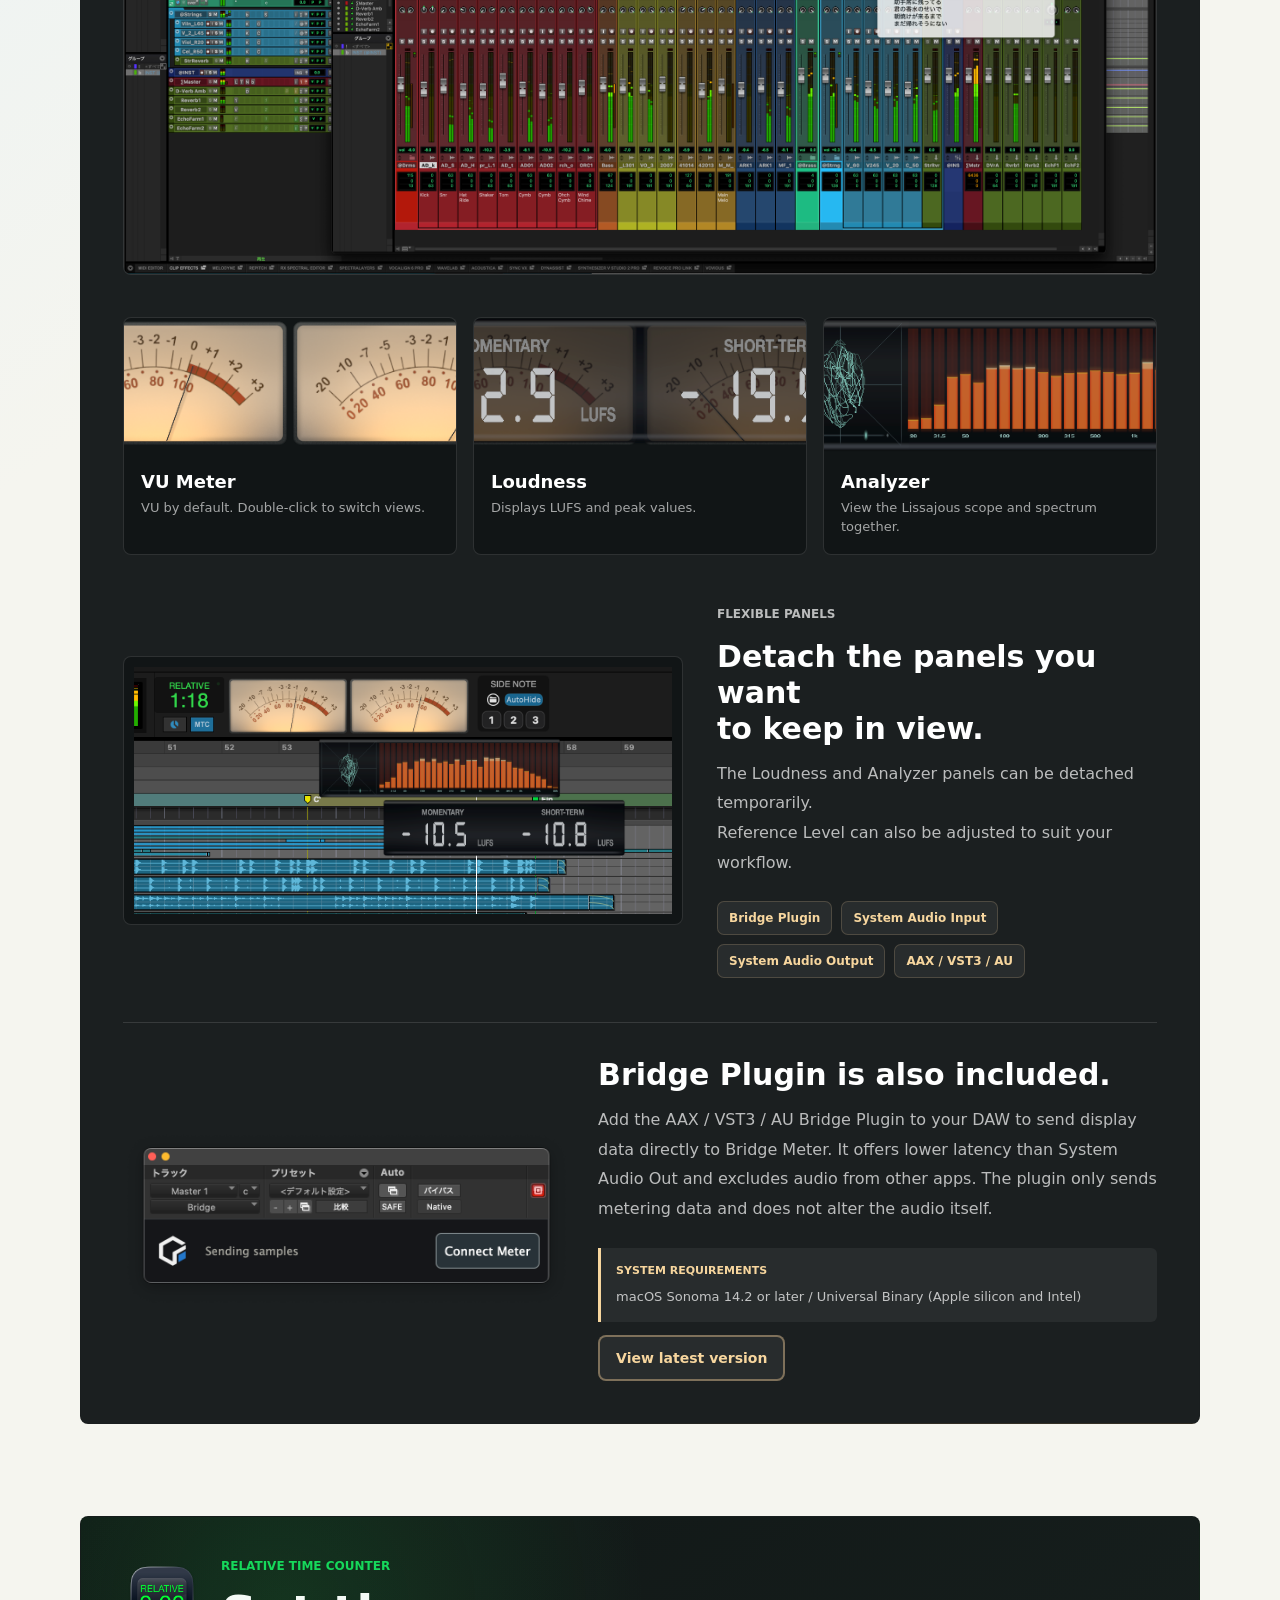
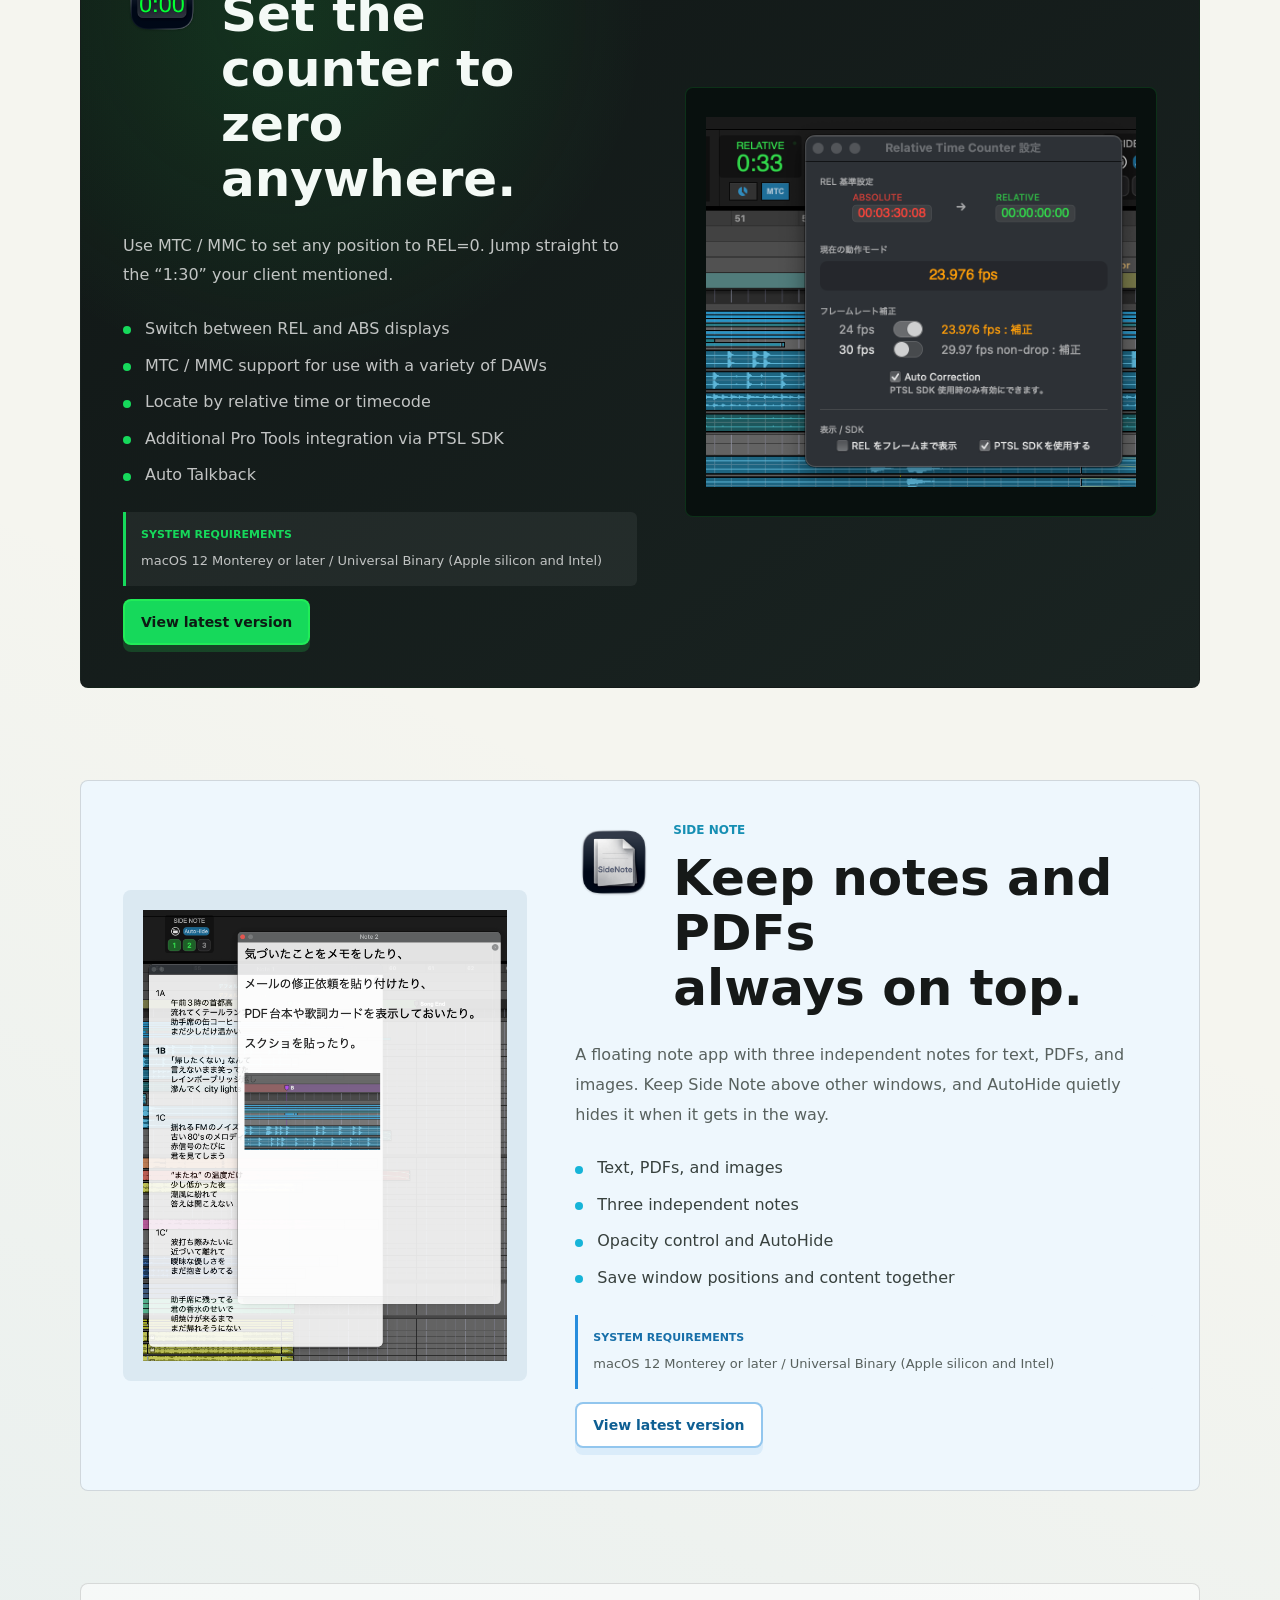
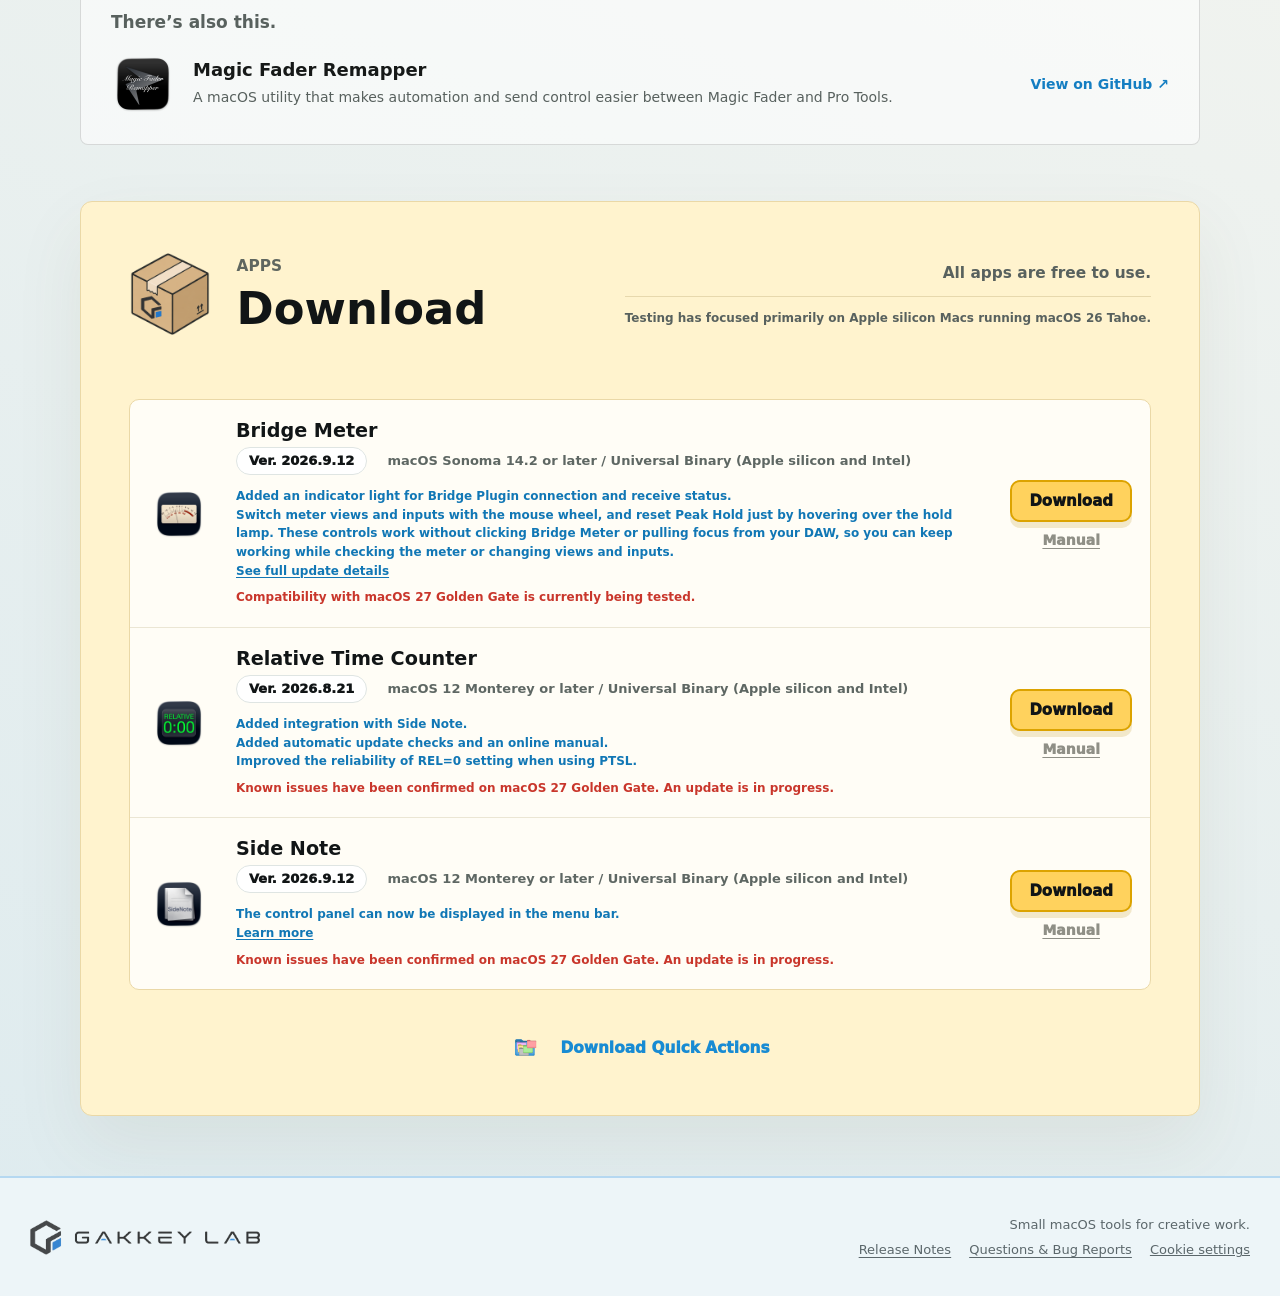
==== commit 38e433fb: "Soften additional tools heading" ====
--- a/en/index.html
+++ b/en/index.html
@@ -295,7 +295,7 @@
       </section>
 
       <section class="lab-tools" aria-labelledby="lab-tools-heading">
-        <h2 id="lab-tools-heading">More from the lab</h2>
+        <h2 id="lab-tools-heading">There’s also this.</h2>
         <div class="lab-tool">
           <img src="../assets/gakkey-lab/magic-fader-remapper-icon.png" width="64" height="64" alt="">
           <div class="lab-tool-copy">
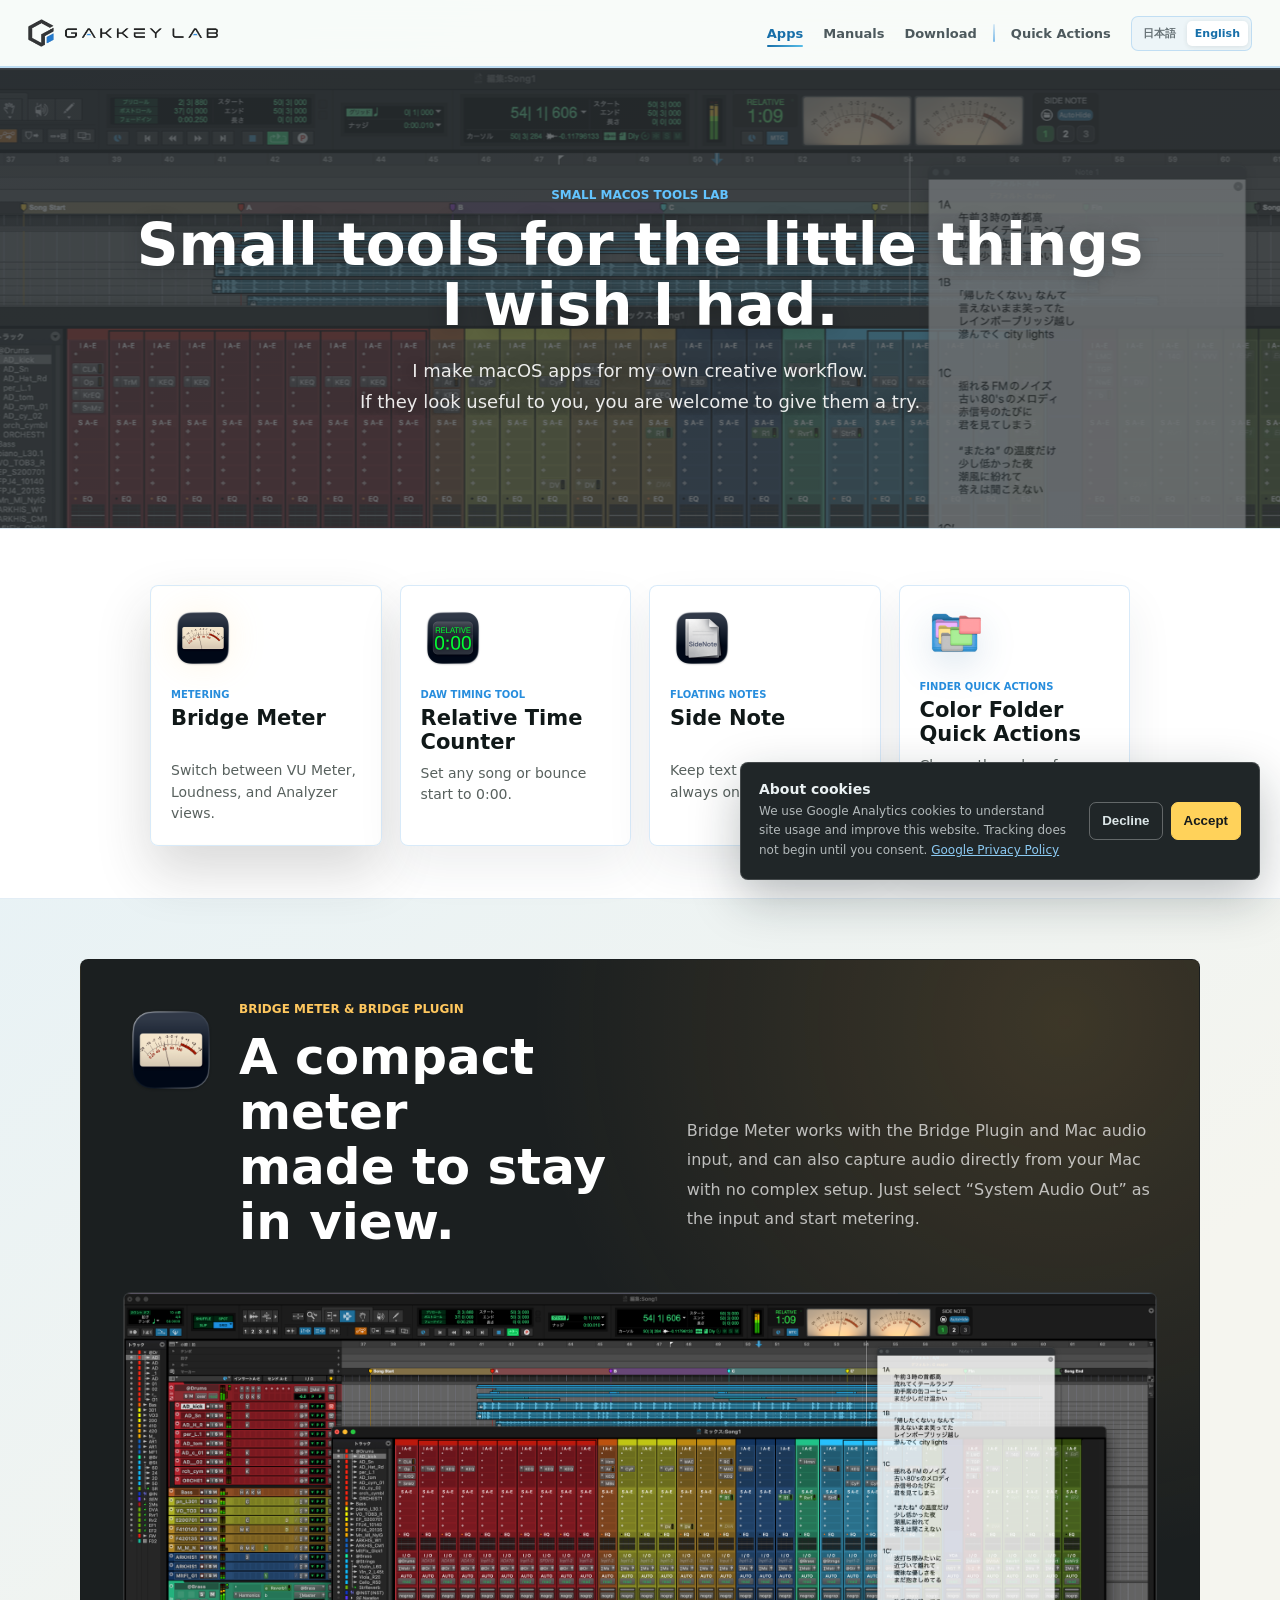
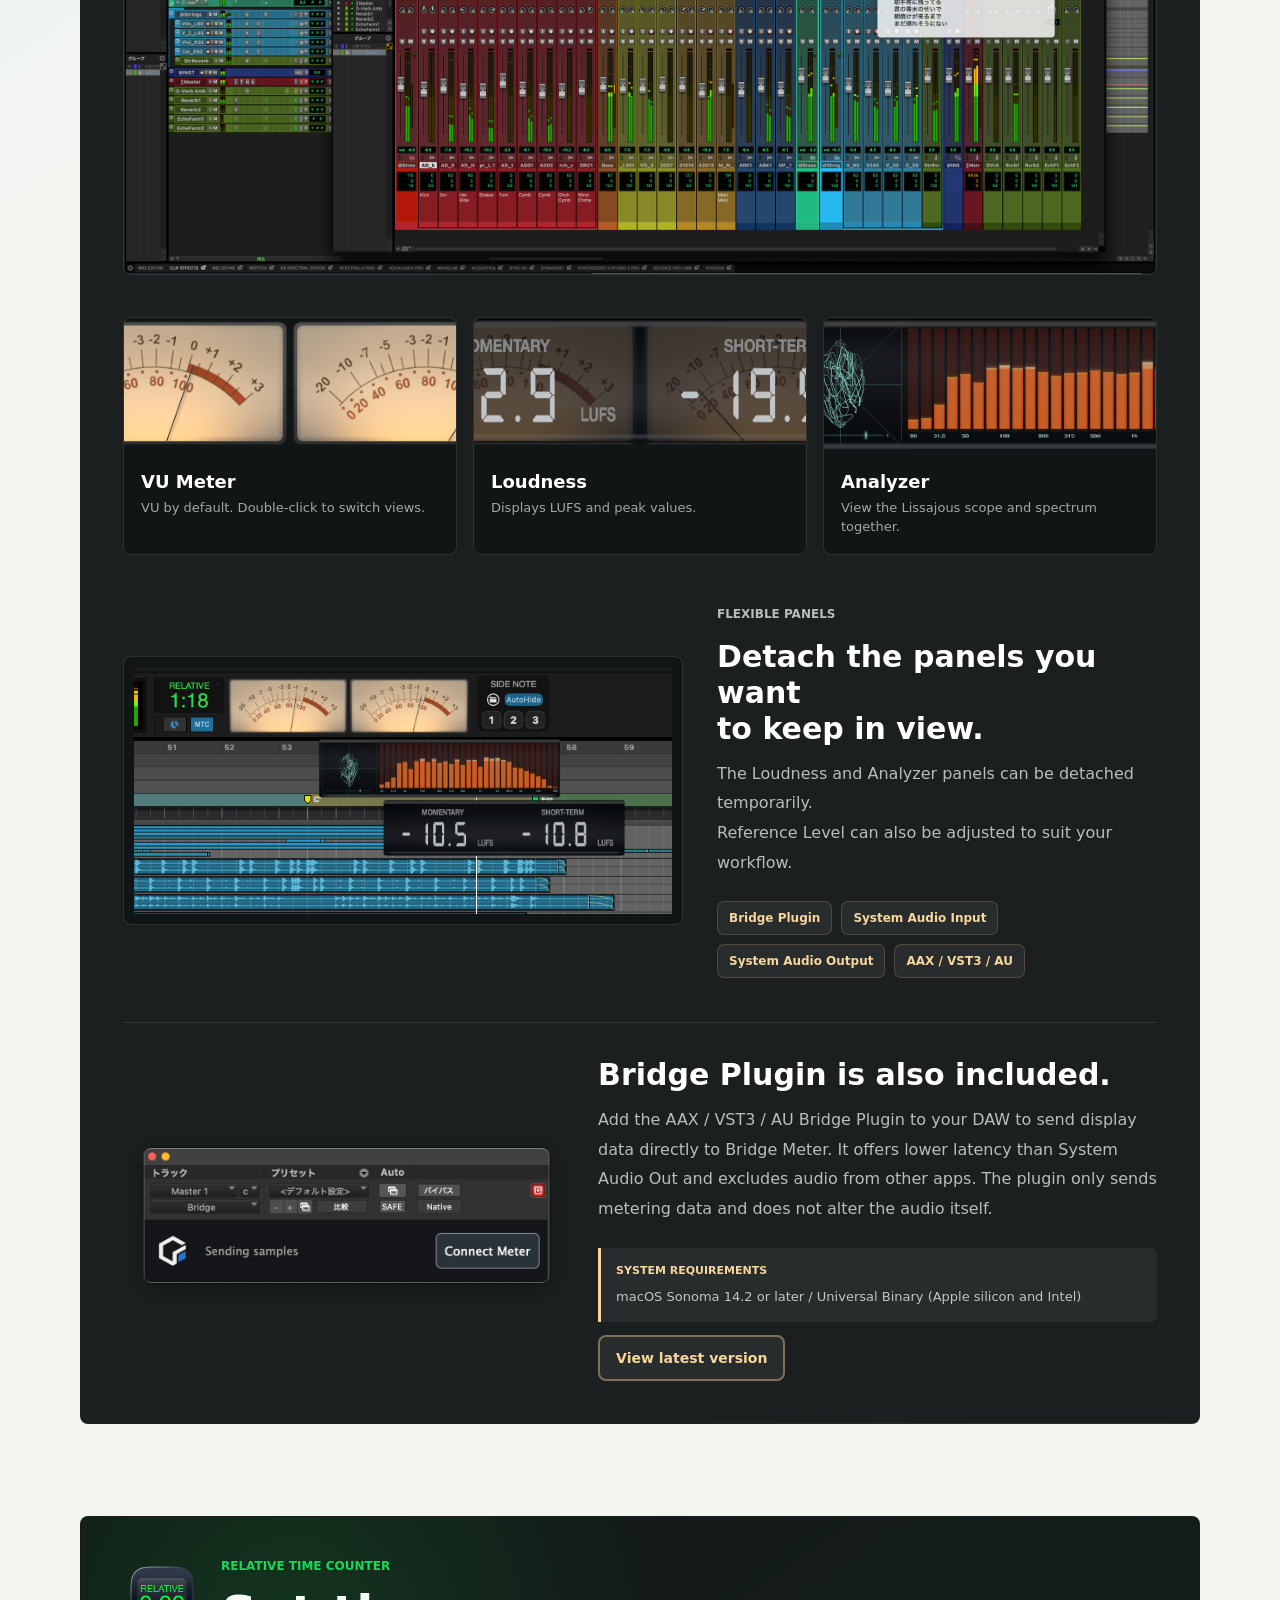
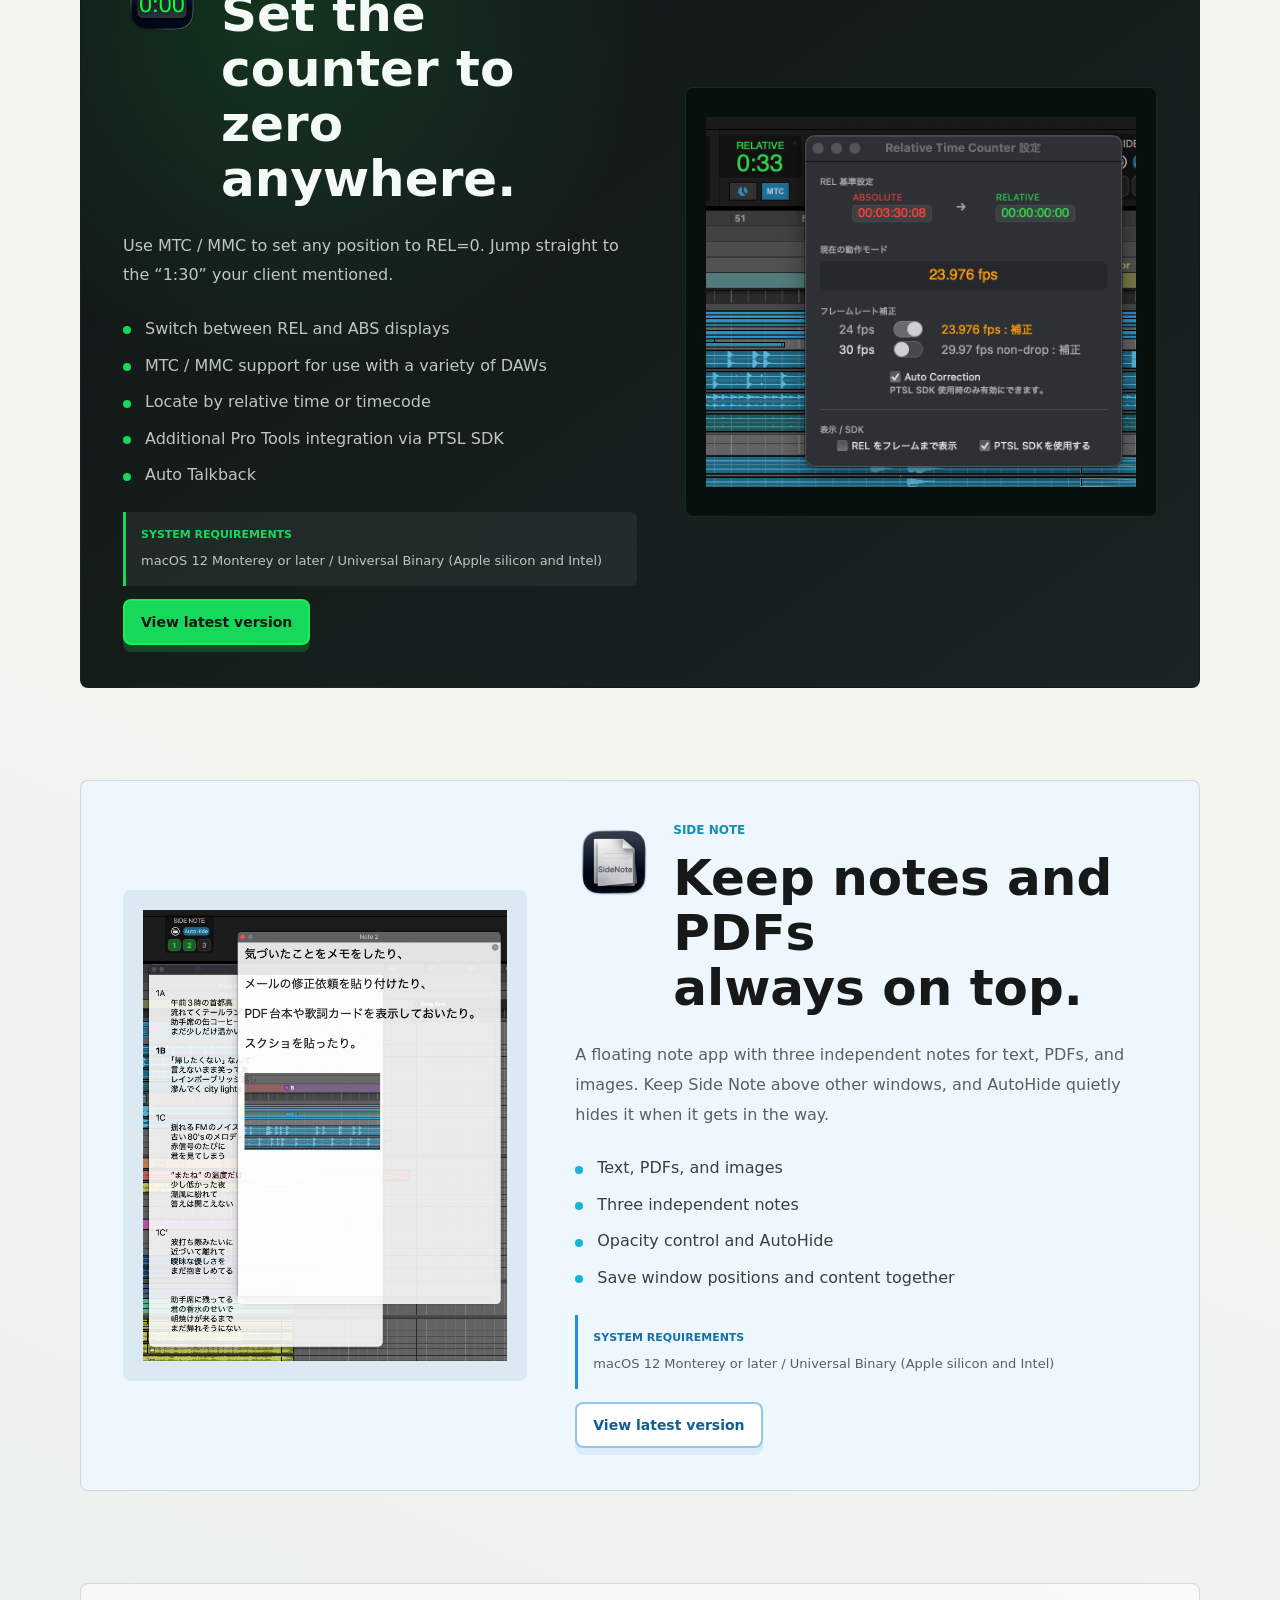
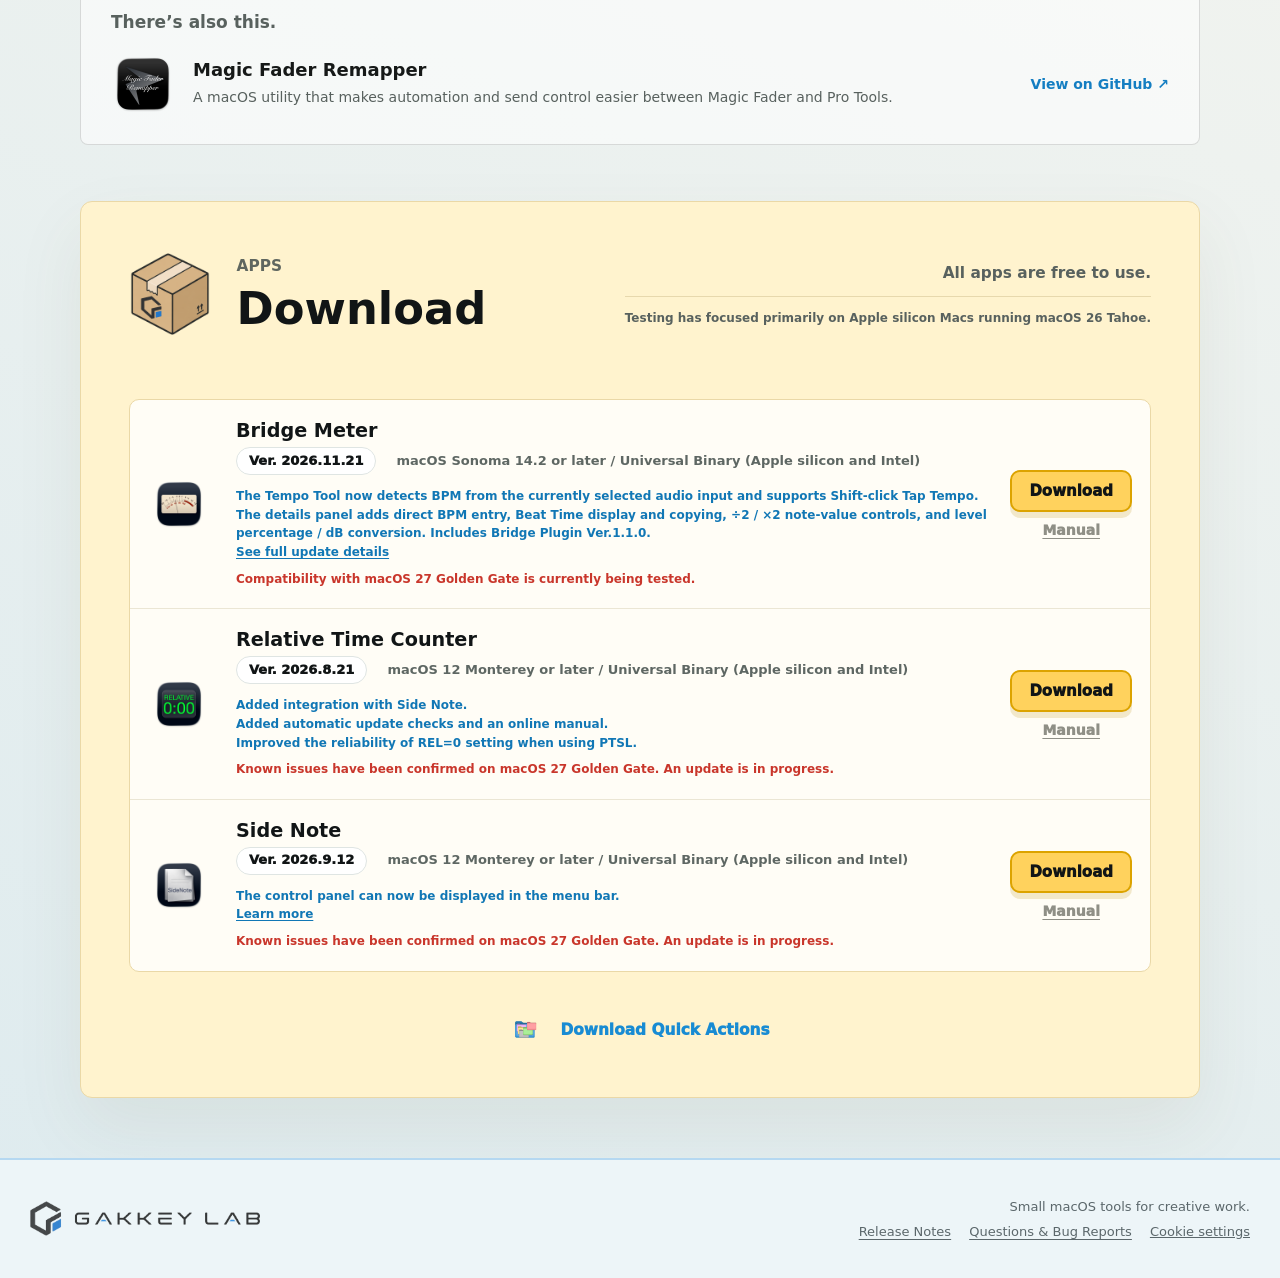
==== commit a357271f: "Update Bridge Meter download to 2026.11.21" ====
--- a/en/index.html
+++ b/en/index.html
@@ -313,7 +313,7 @@
             <div class="gl-download-summary"><p>All apps are free to use.</p><span></span><p>Testing has focused primarily on Apple silicon Macs running macOS 26 Tahoe.</p></div>
           </div>
           <div class="gl-download-list">
-          <div class="gl-download-row" id="download-bridge-meter"><img class="gl-download-app-icon" src="../assets/gakkey-lab/bridge-meter-icon.png" alt="Bridge Meter"><div class="gl-download-app-main"><h3>Bridge Meter</h3><div class="gl-download-meta"><span class="gl-download-version">Ver. 2026.9.12</span><span>macOS Sonoma 14.2 or later / Universal Binary (Apple silicon and Intel)</span></div><div class="gl-download-notes"><div>Added an indicator light for Bridge Plugin connection and receive status.</div><div>Switch meter views and inputs with the mouse wheel, and reset Peak Hold just by hovering over the hold lamp. These controls work without clicking Bridge Meter or pulling focus from your DAW, so you can keep working while checking the meter or changing views and inputs.</div><div><a href="https://github.com/gakkeygakkey/gakkey-lab-site/releases/tag/bridge-meter-2026.9.12" target="_blank" rel="noopener">See full update details</a></div></div><div class="gl-download-compat-status">Compatibility with macOS 27 Golden Gate is currently being tested.</div></div><div class="gl-download-actions"><a class="gl-download-button" href="https://github.com/gakkeygakkey/gakkey-lab-site/releases/download/bridge-meter-2026.9.12/Bridge-Meter-2026.9.12.dmg">Download</a><a class="gl-download-manual" href="bridge-meter/manual/">Manual</a></div></div>
+          <div class="gl-download-row" id="download-bridge-meter"><img class="gl-download-app-icon" src="../assets/gakkey-lab/bridge-meter-icon.png" alt="Bridge Meter"><div class="gl-download-app-main"><h3>Bridge Meter</h3><div class="gl-download-meta"><span class="gl-download-version">Ver. 2026.11.21</span><span>macOS Sonoma 14.2 or later / Universal Binary (Apple silicon and Intel)</span></div><div class="gl-download-notes"><div>The Tempo Tool now detects BPM from the currently selected audio input and supports Shift-click Tap Tempo.</div><div>The details panel adds direct BPM entry, Beat Time display and copying, ÷2 / ×2 note-value controls, and level percentage / dB conversion. Includes Bridge Plugin Ver.1.1.0.</div><div><a href="https://github.com/gakkeygakkey/gakkey-lab-site/releases/tag/bridge-meter-2026.11.21" target="_blank" rel="noopener">See full update details</a></div></div><div class="gl-download-compat-status">Compatibility with macOS 27 Golden Gate is currently being tested.</div></div><div class="gl-download-actions"><a class="gl-download-button" href="https://github.com/gakkeygakkey/gakkey-lab-site/releases/download/bridge-meter-2026.11.21/Bridge-Meter-2026.11.21.dmg">Download</a><a class="gl-download-manual" href="bridge-meter/manual/">Manual</a></div></div>
           <div class="gl-download-row" id="download-relative-time-counter"><img class="gl-download-app-icon" src="../assets/gakkey-lab/rtc-icon.png" alt="Relative Time Counter"><div class="gl-download-app-main"><h3>Relative Time Counter</h3><div class="gl-download-meta"><span class="gl-download-version">Ver. 2026.8.21</span><span>macOS 12 Monterey or later / Universal Binary (Apple silicon and Intel)</span></div><div class="gl-download-notes"><div>Added integration with Side Note.</div><div>Added automatic update checks and an online manual.</div><div>Improved the reliability of REL=0 setting when using PTSL.</div></div><div class="gl-download-compat-status">Known issues have been confirmed on macOS 27 Golden Gate. An update is in progress.</div></div><div class="gl-download-actions"><a class="gl-download-button" href="https://github.com/gakkeygakkey/gakkey-lab-site/releases/download/relative-time-counter-2026.8.21/Relative-Time-Counter-2026.8.21.dmg">Download</a><a class="gl-download-manual" href="relative-time-counter/manual/">Manual</a></div></div>
           <div class="gl-download-row" id="download-side-note"><img class="gl-download-app-icon" src="../assets/gakkey-lab/side-note-icon.png" alt="Side Note"><div class="gl-download-app-main"><h3>Side Note</h3><div class="gl-download-meta"><span class="gl-download-version">Ver. 2026.9.12</span><span>macOS 12 Monterey or later / Universal Binary (Apple silicon and Intel)</span></div><div class="gl-download-notes"><div>The control panel can now be displayed in the menu bar.</div><div><a href="https://lab.gakkey.com/en/side-note/manual/#menu-bar">Learn more</a></div></div><div class="gl-download-compat-status">Known issues have been confirmed on macOS 27 Golden Gate. An update is in progress.</div></div><div class="gl-download-actions"><a class="gl-download-button" href="https://github.com/gakkeygakkey/gakkey-lab-site/releases/download/side-note-2026.9.12/Side-Note-2026.9.12.dmg">Download</a><a class="gl-download-manual" href="side-note/manual/">Manual</a></div></div>
           </div>
--- a/gakkey-lab.css
+++ b/gakkey-lab.css
@@ -1825,6 +1825,94 @@
   overflow: hidden;
   width: 100%;
   border-radius: 8px;
+}
+
+#tempo-tool .manual-media {
+  grid-column: auto;
+  width: min(420px, 100%);
+}
+
+#tempo-tool .manual-operation-row .manual-media {
+  max-width: 280px;
+}
+
+#tempo-tool .manual-operation-row th span {
+  white-space: nowrap;
+}
+
+@media (min-width: 481px) {
+  #tempo-tool .manual-operation-row th {
+    width: 50%;
+    padding-right: 16px;
+  }
+}
+
+@media (min-width: 981px) {
+  #tempo-tool .manual-operation-row {
+    grid-template-columns: minmax(0, 1fr) minmax(0, 280px);
+  }
+
+  #tempo-tool .tempo-panel {
+    grid-template-columns: minmax(0, 307px) minmax(0, 1fr);
+  }
+}
+
+#tempo-tool figcaption {
+  margin-top: 6px;
+  color: var(--muted);
+  font-size: 13px;
+}
+
+#tempo-tool .tempo-panel {
+  margin-top: 16px;
+}
+
+#tempo-tool .tempo-panel .manual-media {
+  max-width: 307px;
+}
+
+#tempo-tool .manual-detail-block h4 {
+  margin: 0 0 8px;
+  font-size: 17px;
+}
+
+#tempo-tool .tempo-status {
+  margin-top: 12px;
+}
+
+#tempo-tool .tempo-status img {
+  width: auto;
+  max-width: 100%;
+  height: 36px;
+  object-fit: contain;
+  object-position: left center;
+}
+
+.tempo-states {
+  display: flex;
+  flex-wrap: wrap;
+  gap: 0 16px;
+  margin-bottom: 16px;
+}
+
+.tempo-states .tempo-status {
+  flex: 0 1 120px;
+}
+
+@media (min-width: 721px) {
+  .tempo-states {
+    display: grid;
+    grid-template-columns: max-content repeat(3, minmax(0, 120px));
+  }
+
+  #tempo-tool .tempo-states .tempo-status {
+    width: 100%;
+  }
+
+  #tempo-tool .tempo-states .tempo-status:first-child {
+    width: auto;
+    margin-right: 8px;
+  }
 }
 
 .manual-media-grid {
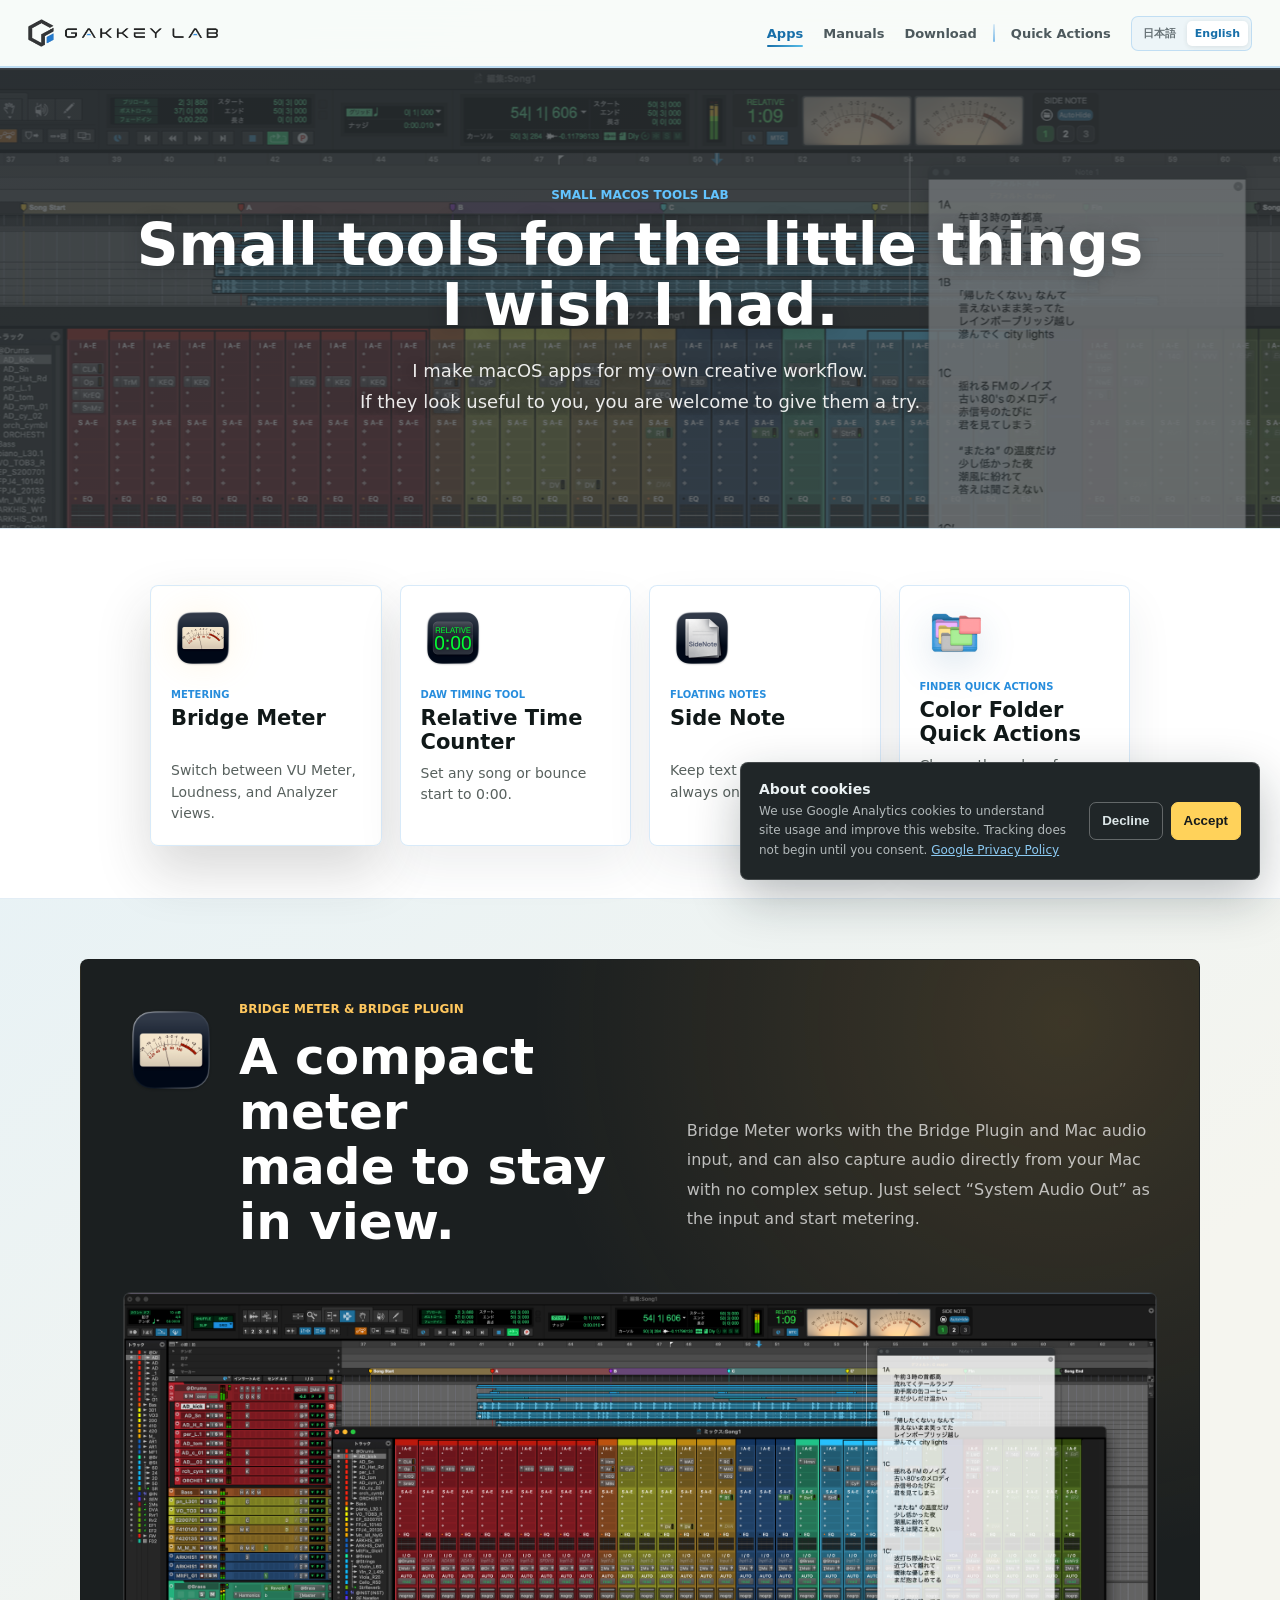
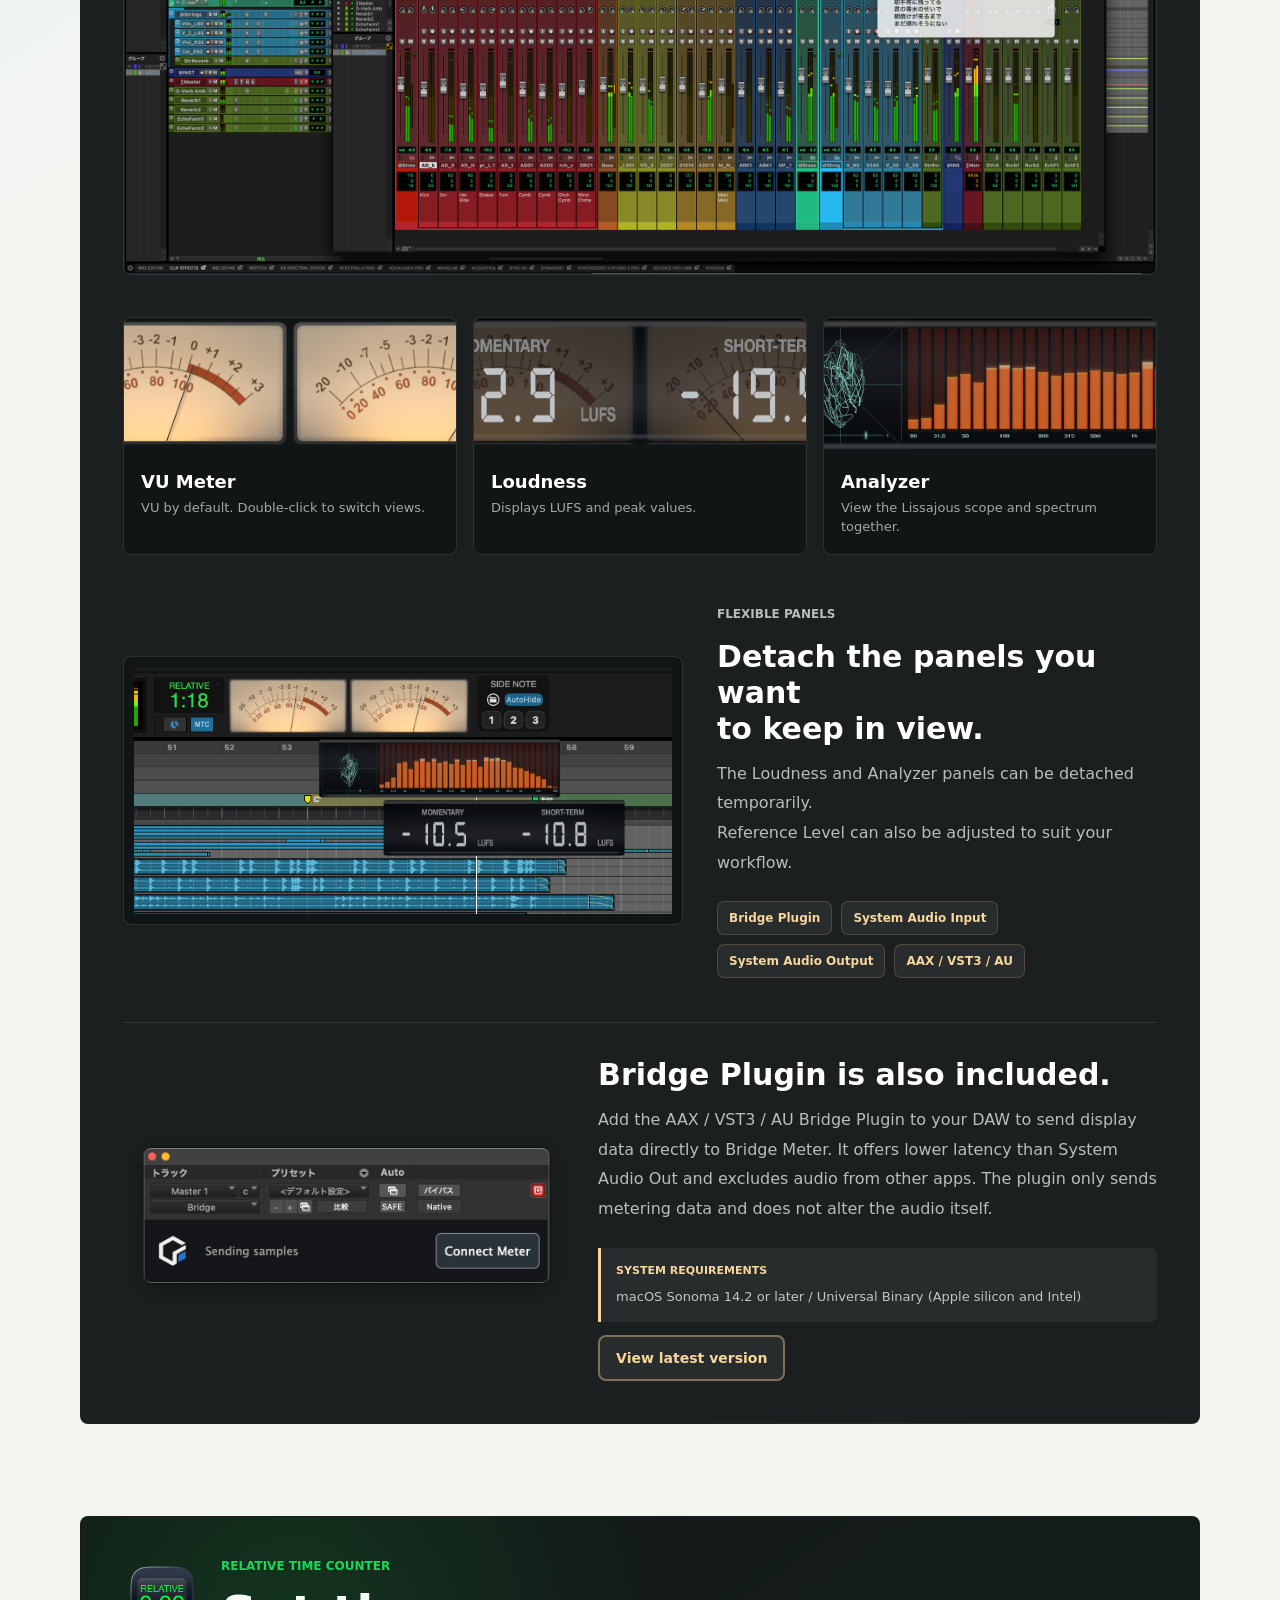
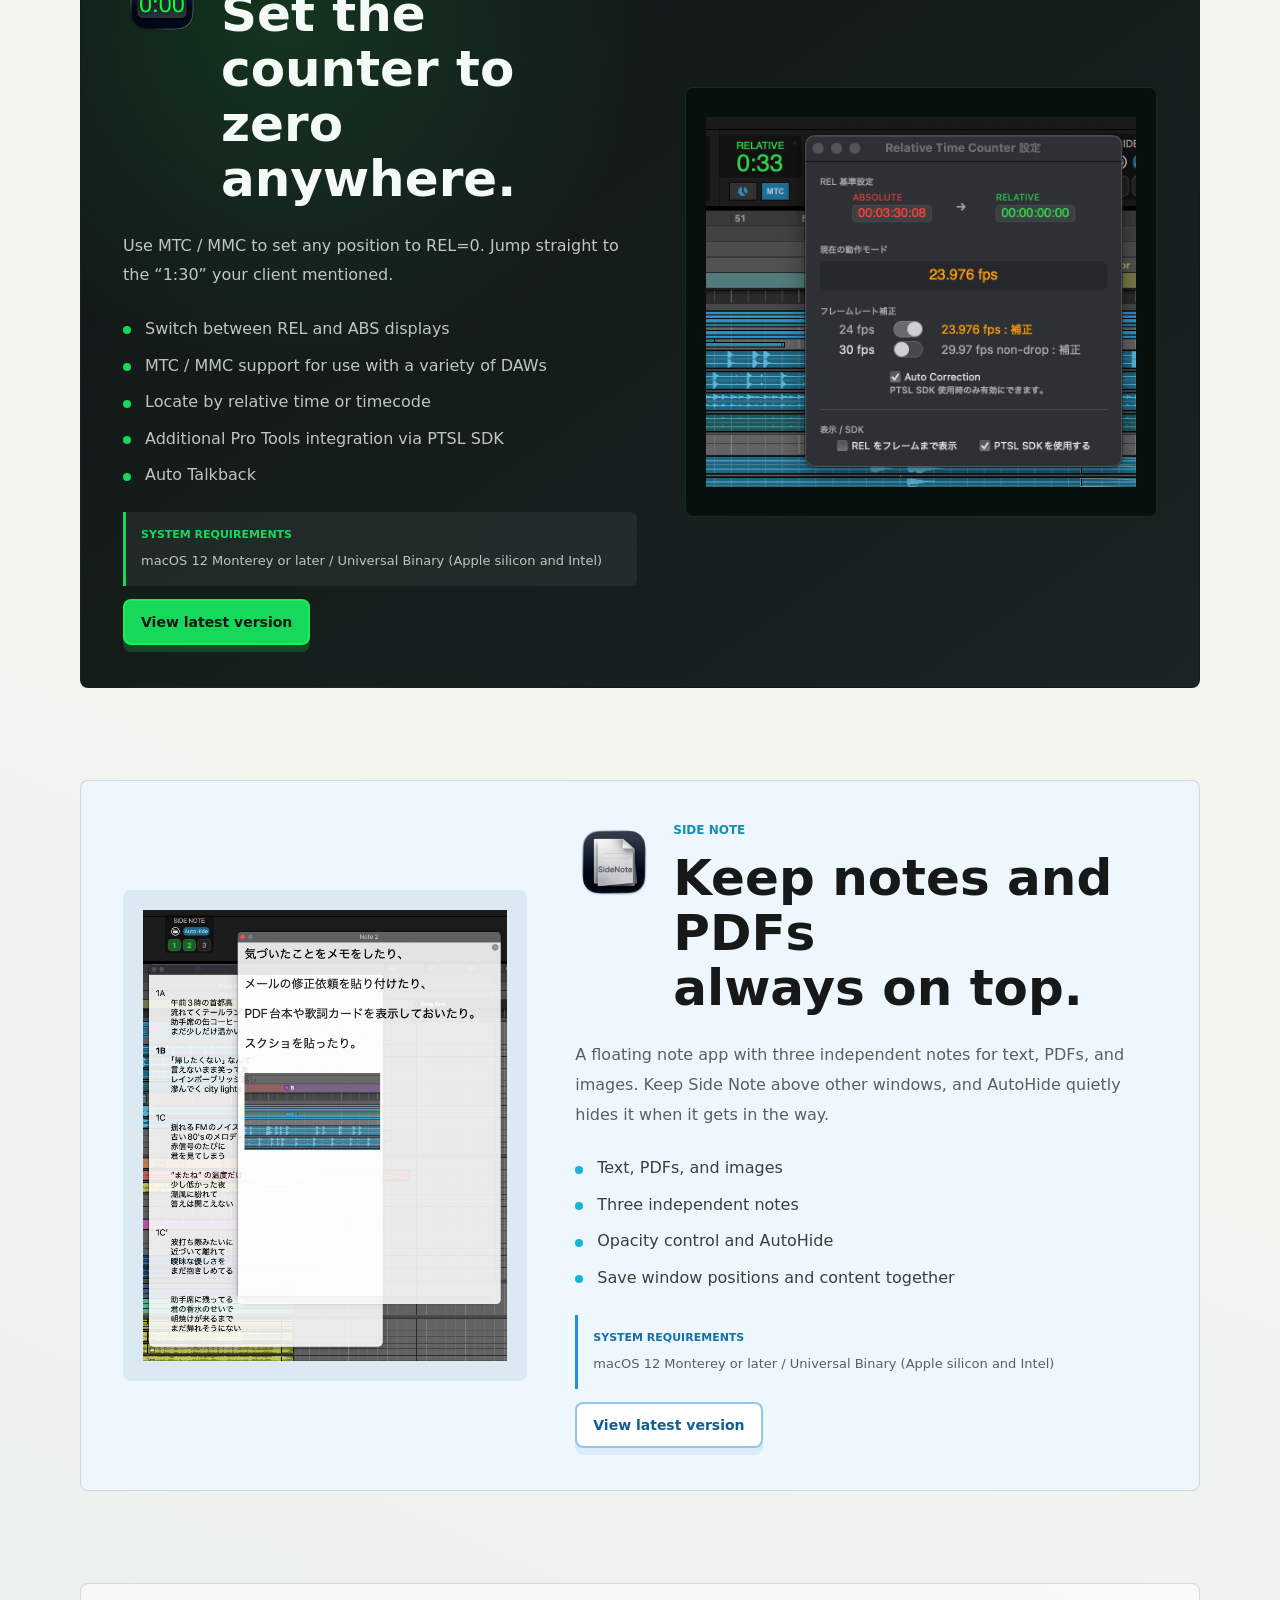
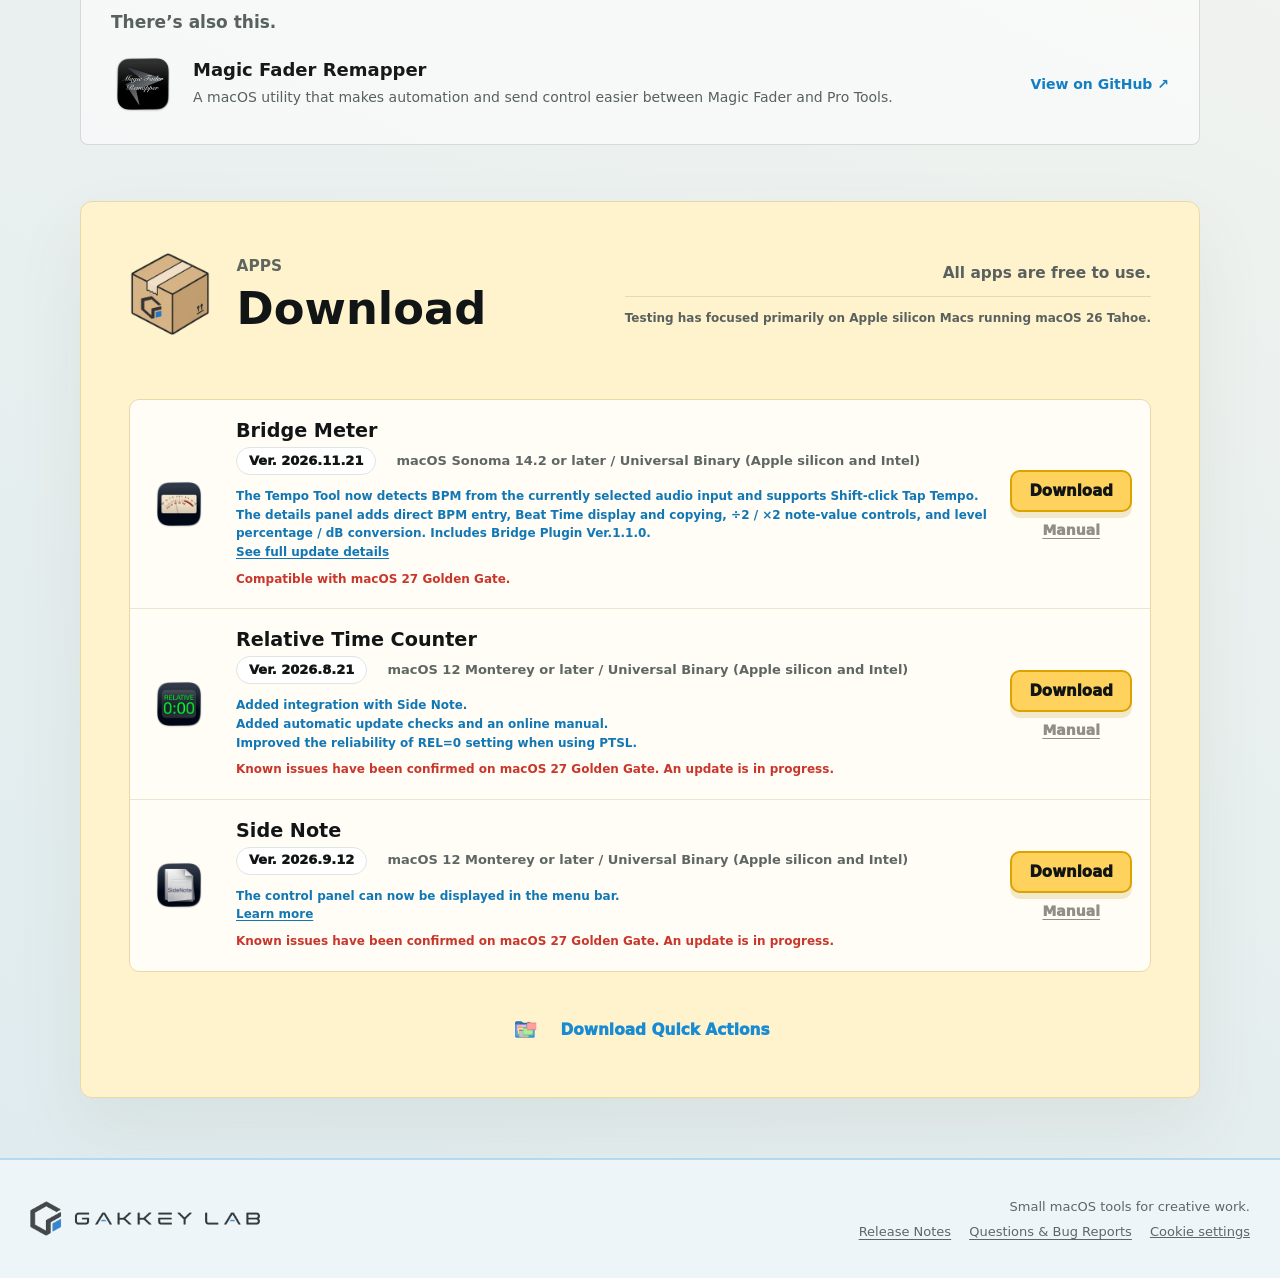
==== commit 66160402: "Mark Bridge Meter as compatible with macOS 27" ====
--- a/en/index.html
+++ b/en/index.html
@@ -313,7 +313,7 @@
             <div class="gl-download-summary"><p>All apps are free to use.</p><span></span><p>Testing has focused primarily on Apple silicon Macs running macOS 26 Tahoe.</p></div>
           </div>
           <div class="gl-download-list">
-          <div class="gl-download-row" id="download-bridge-meter"><img class="gl-download-app-icon" src="../assets/gakkey-lab/bridge-meter-icon.png" alt="Bridge Meter"><div class="gl-download-app-main"><h3>Bridge Meter</h3><div class="gl-download-meta"><span class="gl-download-version">Ver. 2026.11.21</span><span>macOS Sonoma 14.2 or later / Universal Binary (Apple silicon and Intel)</span></div><div class="gl-download-notes"><div>The Tempo Tool now detects BPM from the currently selected audio input and supports Shift-click Tap Tempo.</div><div>The details panel adds direct BPM entry, Beat Time display and copying, ÷2 / ×2 note-value controls, and level percentage / dB conversion. Includes Bridge Plugin Ver.1.1.0.</div><div><a href="https://github.com/gakkeygakkey/gakkey-lab-site/releases/tag/bridge-meter-2026.11.21" target="_blank" rel="noopener">See full update details</a></div></div><div class="gl-download-compat-status">Compatibility with macOS 27 Golden Gate is currently being tested.</div></div><div class="gl-download-actions"><a class="gl-download-button" href="https://github.com/gakkeygakkey/gakkey-lab-site/releases/download/bridge-meter-2026.11.21/Bridge-Meter-2026.11.21.dmg">Download</a><a class="gl-download-manual" href="bridge-meter/manual/">Manual</a></div></div>
+          <div class="gl-download-row" id="download-bridge-meter"><img class="gl-download-app-icon" src="../assets/gakkey-lab/bridge-meter-icon.png" alt="Bridge Meter"><div class="gl-download-app-main"><h3>Bridge Meter</h3><div class="gl-download-meta"><span class="gl-download-version">Ver. 2026.11.21</span><span>macOS Sonoma 14.2 or later / Universal Binary (Apple silicon and Intel)</span></div><div class="gl-download-notes"><div>The Tempo Tool now detects BPM from the currently selected audio input and supports Shift-click Tap Tempo.</div><div>The details panel adds direct BPM entry, Beat Time display and copying, ÷2 / ×2 note-value controls, and level percentage / dB conversion. Includes Bridge Plugin Ver.1.1.0.</div><div><a href="https://github.com/gakkeygakkey/gakkey-lab-site/releases/tag/bridge-meter-2026.11.21" target="_blank" rel="noopener">See full update details</a></div></div><div class="gl-download-compat-status">Compatible with macOS 27 Golden Gate.</div></div><div class="gl-download-actions"><a class="gl-download-button" href="https://github.com/gakkeygakkey/gakkey-lab-site/releases/download/bridge-meter-2026.11.21/Bridge-Meter-2026.11.21.dmg">Download</a><a class="gl-download-manual" href="bridge-meter/manual/">Manual</a></div></div>
           <div class="gl-download-row" id="download-relative-time-counter"><img class="gl-download-app-icon" src="../assets/gakkey-lab/rtc-icon.png" alt="Relative Time Counter"><div class="gl-download-app-main"><h3>Relative Time Counter</h3><div class="gl-download-meta"><span class="gl-download-version">Ver. 2026.8.21</span><span>macOS 12 Monterey or later / Universal Binary (Apple silicon and Intel)</span></div><div class="gl-download-notes"><div>Added integration with Side Note.</div><div>Added automatic update checks and an online manual.</div><div>Improved the reliability of REL=0 setting when using PTSL.</div></div><div class="gl-download-compat-status">Known issues have been confirmed on macOS 27 Golden Gate. An update is in progress.</div></div><div class="gl-download-actions"><a class="gl-download-button" href="https://github.com/gakkeygakkey/gakkey-lab-site/releases/download/relative-time-counter-2026.8.21/Relative-Time-Counter-2026.8.21.dmg">Download</a><a class="gl-download-manual" href="relative-time-counter/manual/">Manual</a></div></div>
           <div class="gl-download-row" id="download-side-note"><img class="gl-download-app-icon" src="../assets/gakkey-lab/side-note-icon.png" alt="Side Note"><div class="gl-download-app-main"><h3>Side Note</h3><div class="gl-download-meta"><span class="gl-download-version">Ver. 2026.9.12</span><span>macOS 12 Monterey or later / Universal Binary (Apple silicon and Intel)</span></div><div class="gl-download-notes"><div>The control panel can now be displayed in the menu bar.</div><div><a href="https://lab.gakkey.com/en/side-note/manual/#menu-bar">Learn more</a></div></div><div class="gl-download-compat-status">Known issues have been confirmed on macOS 27 Golden Gate. An update is in progress.</div></div><div class="gl-download-actions"><a class="gl-download-button" href="https://github.com/gakkeygakkey/gakkey-lab-site/releases/download/side-note-2026.9.12/Side-Note-2026.9.12.dmg">Download</a><a class="gl-download-manual" href="side-note/manual/">Manual</a></div></div>
           </div>
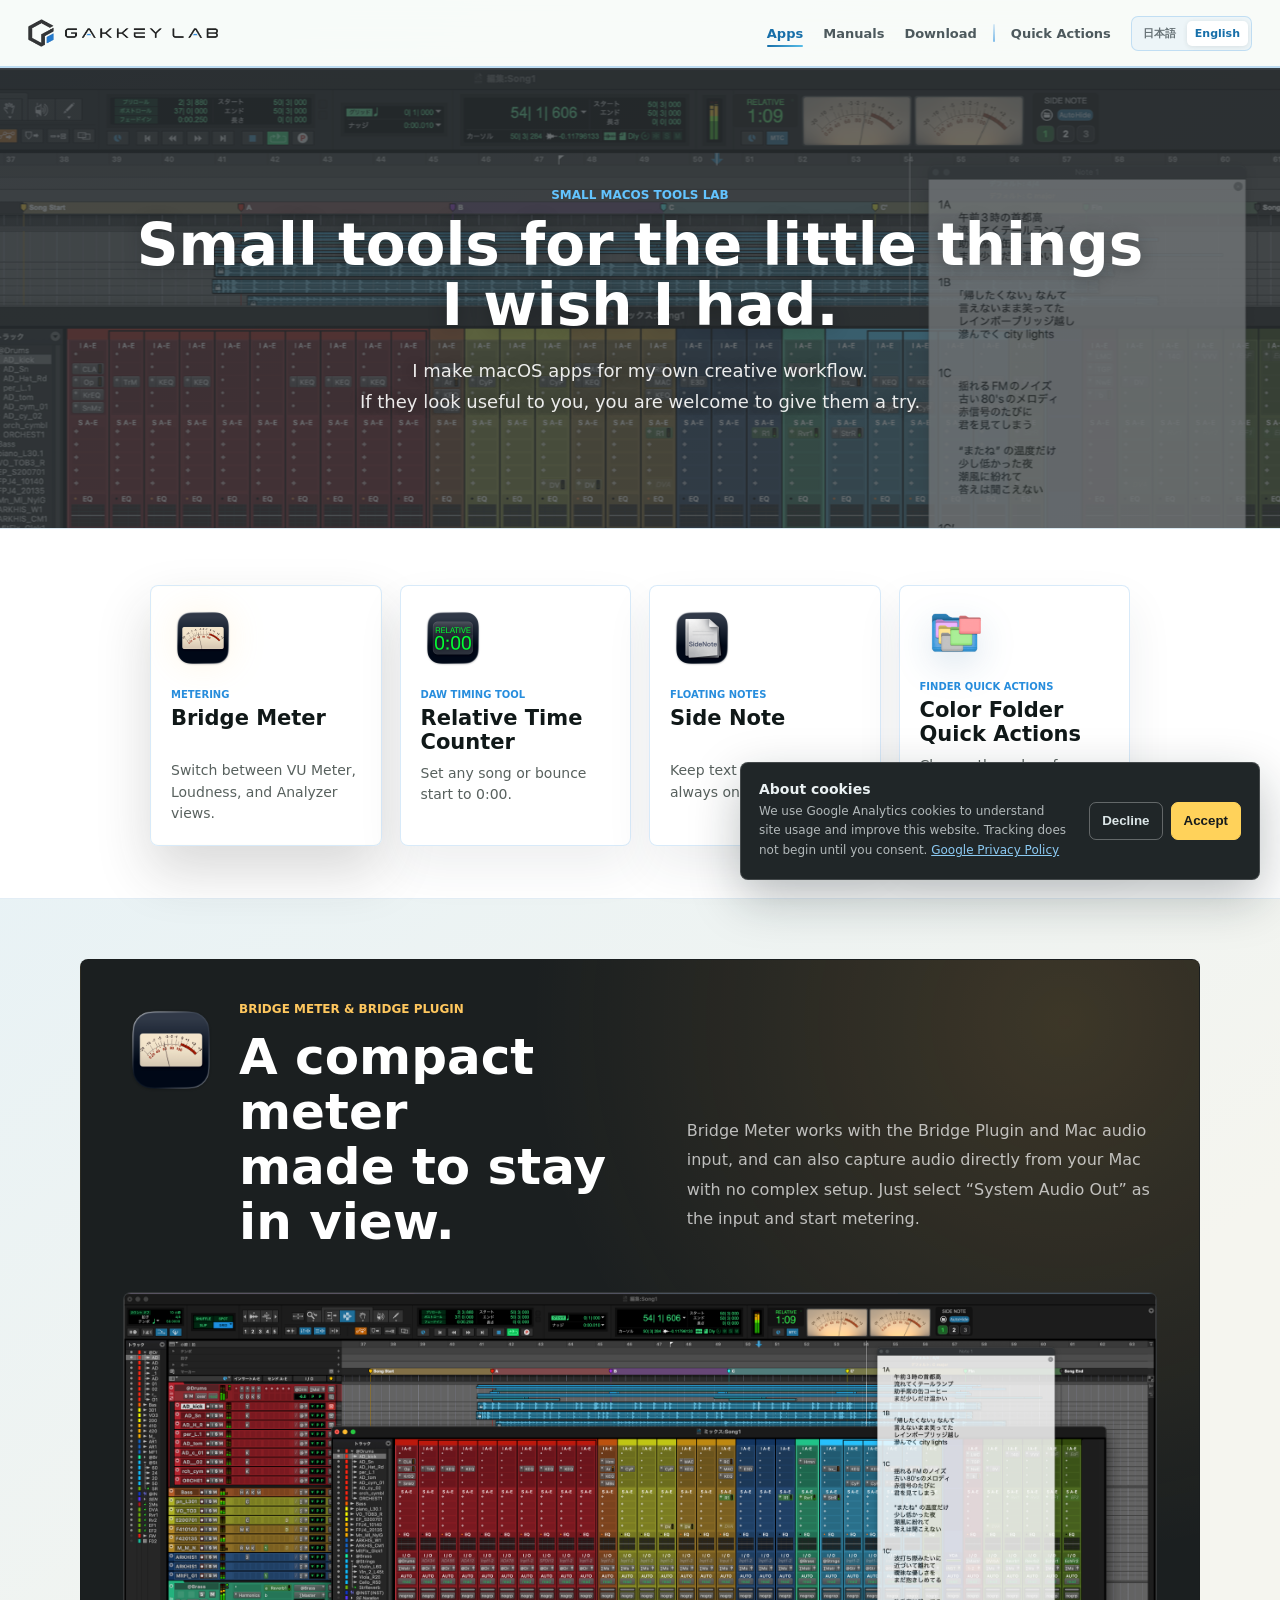
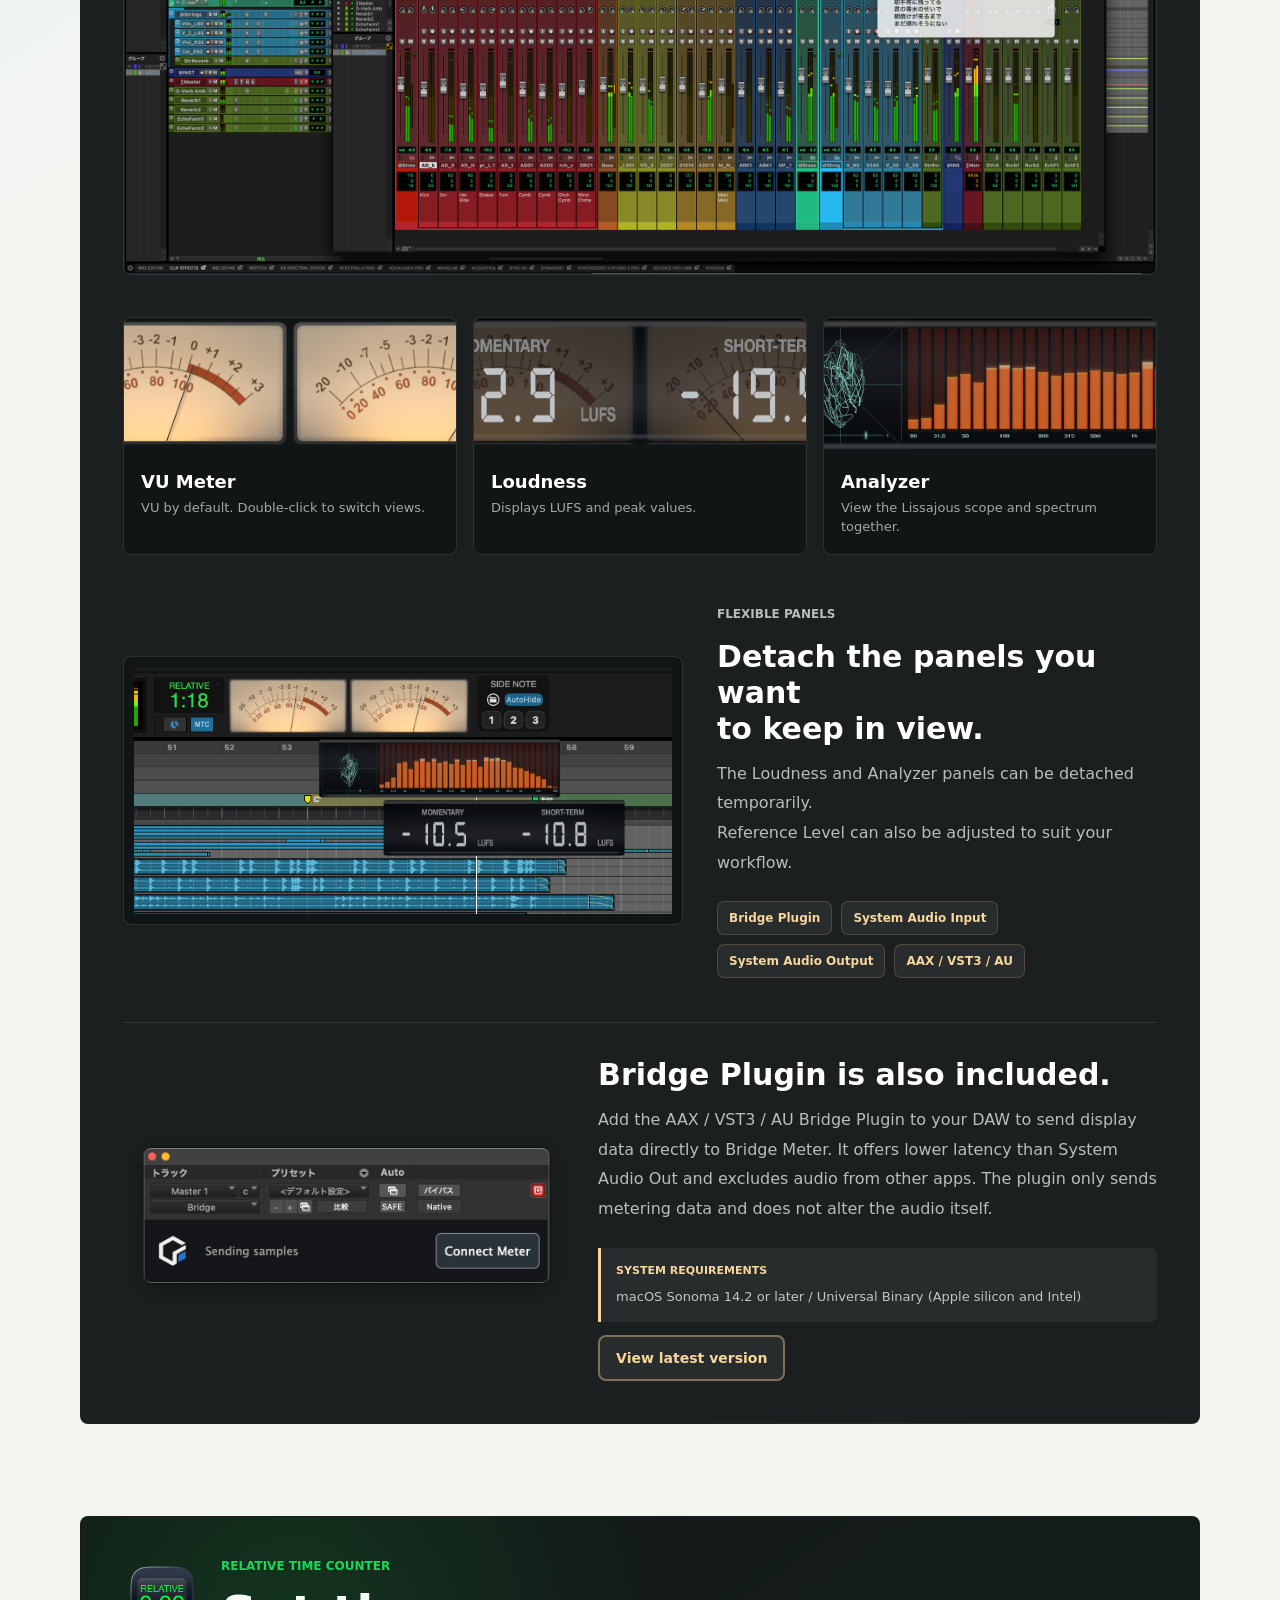
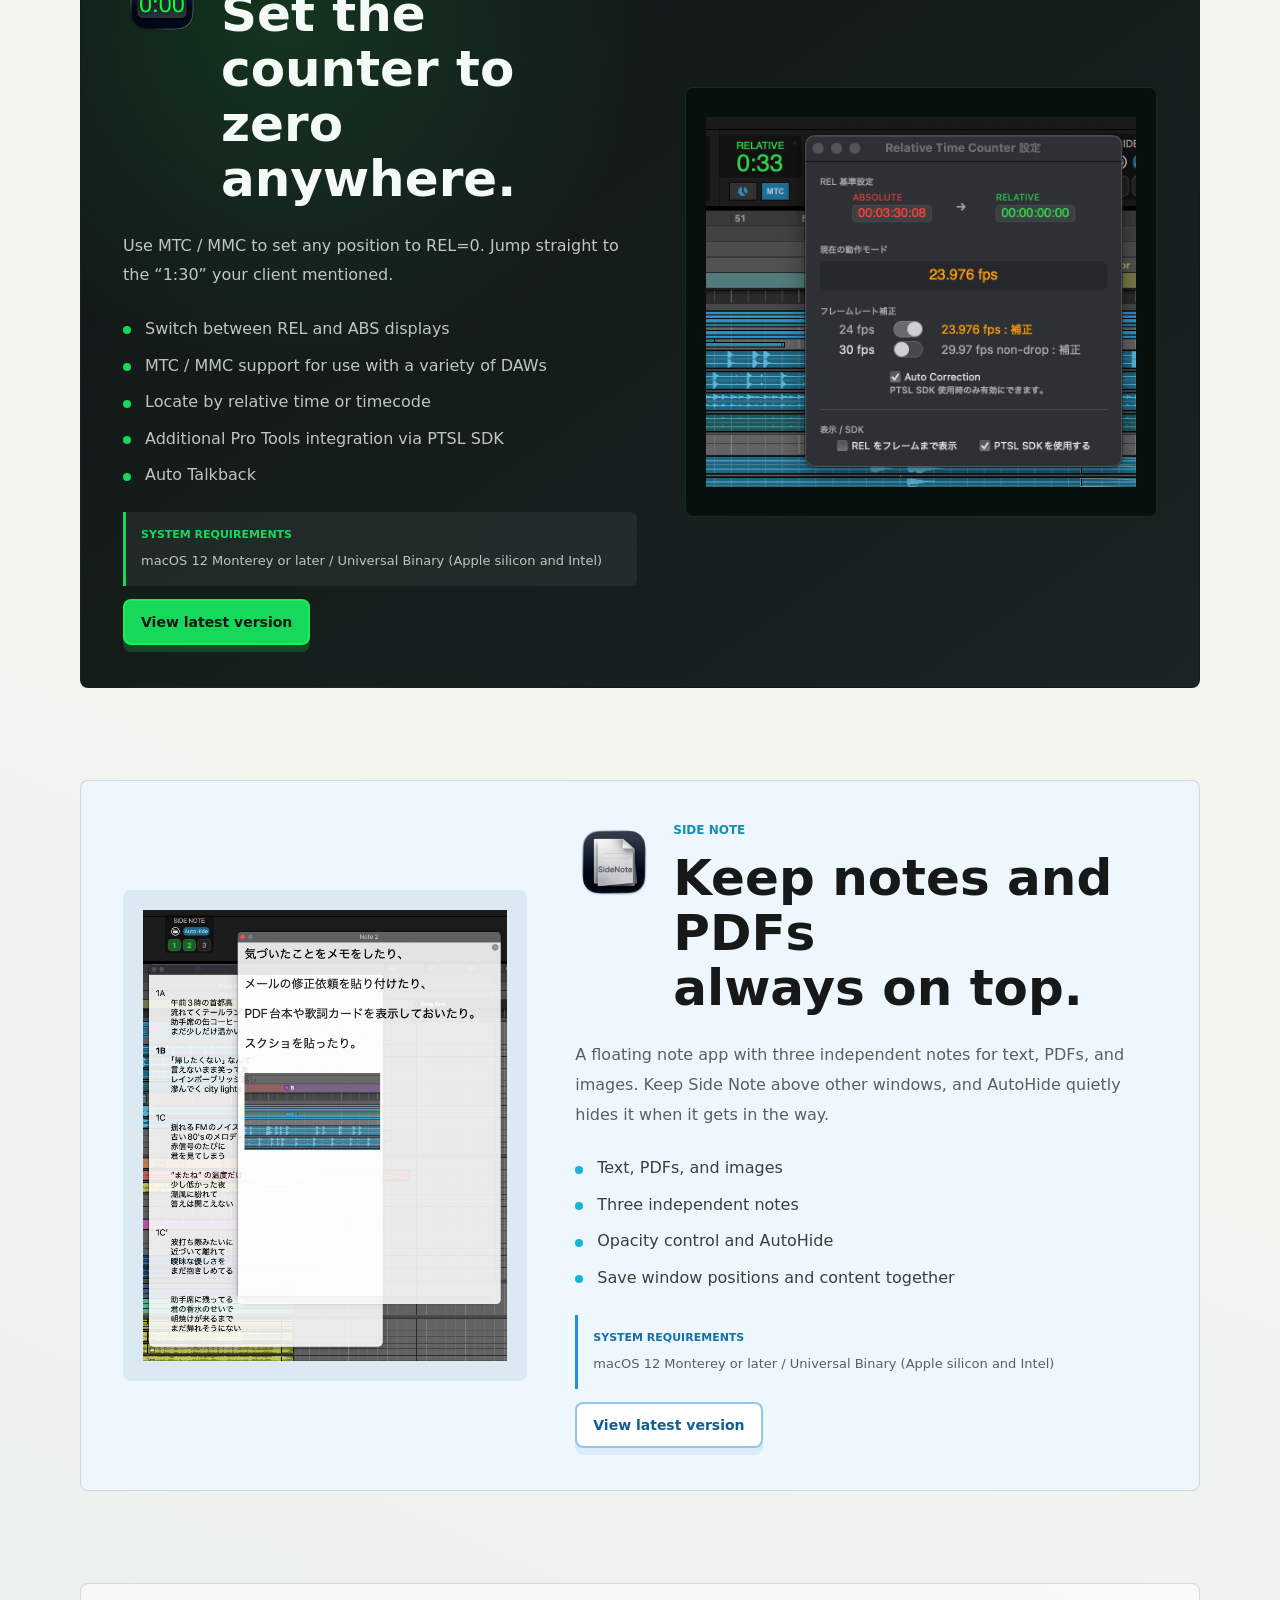
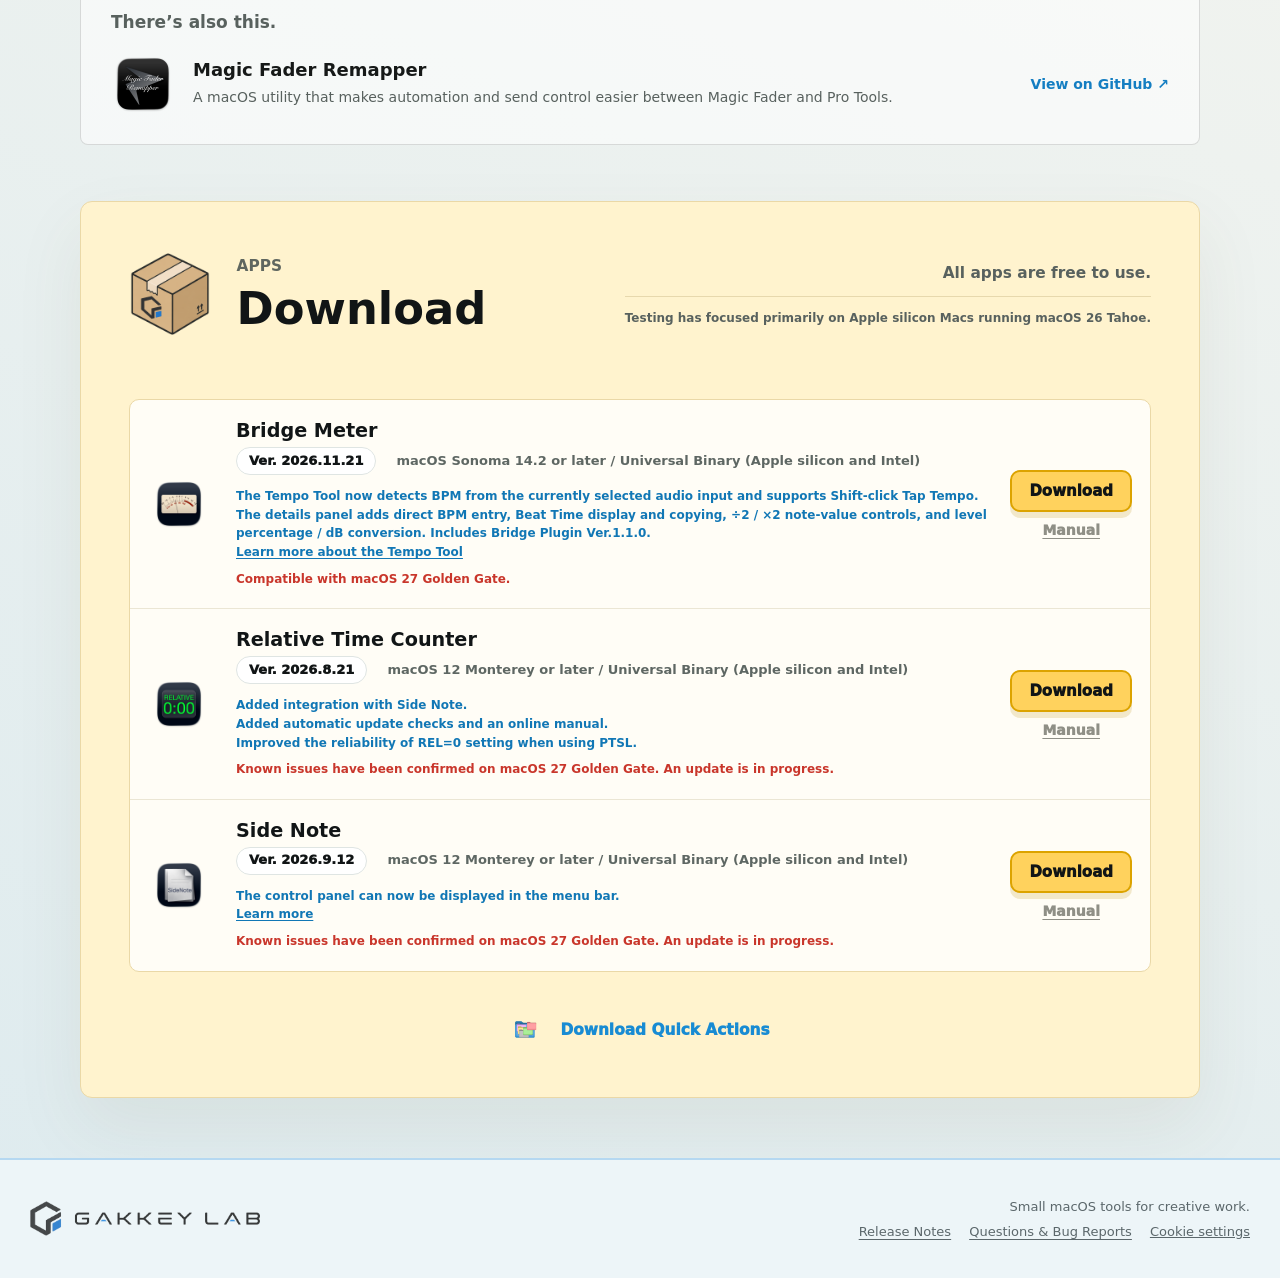
==== commit 48aa40fc: "Link Bridge Meter downloads to the Tempo Tool manual" ====
--- a/en/index.html
+++ b/en/index.html
@@ -313,7 +313,7 @@
             <div class="gl-download-summary"><p>All apps are free to use.</p><span></span><p>Testing has focused primarily on Apple silicon Macs running macOS 26 Tahoe.</p></div>
           </div>
           <div class="gl-download-list">
-          <div class="gl-download-row" id="download-bridge-meter"><img class="gl-download-app-icon" src="../assets/gakkey-lab/bridge-meter-icon.png" alt="Bridge Meter"><div class="gl-download-app-main"><h3>Bridge Meter</h3><div class="gl-download-meta"><span class="gl-download-version">Ver. 2026.11.21</span><span>macOS Sonoma 14.2 or later / Universal Binary (Apple silicon and Intel)</span></div><div class="gl-download-notes"><div>The Tempo Tool now detects BPM from the currently selected audio input and supports Shift-click Tap Tempo.</div><div>The details panel adds direct BPM entry, Beat Time display and copying, ÷2 / ×2 note-value controls, and level percentage / dB conversion. Includes Bridge Plugin Ver.1.1.0.</div><div><a href="https://github.com/gakkeygakkey/gakkey-lab-site/releases/tag/bridge-meter-2026.11.21" target="_blank" rel="noopener">See full update details</a></div></div><div class="gl-download-compat-status">Compatible with macOS 27 Golden Gate.</div></div><div class="gl-download-actions"><a class="gl-download-button" href="https://github.com/gakkeygakkey/gakkey-lab-site/releases/download/bridge-meter-2026.11.21/Bridge-Meter-2026.11.21.dmg">Download</a><a class="gl-download-manual" href="bridge-meter/manual/">Manual</a></div></div>
+          <div class="gl-download-row" id="download-bridge-meter"><img class="gl-download-app-icon" src="../assets/gakkey-lab/bridge-meter-icon.png" alt="Bridge Meter"><div class="gl-download-app-main"><h3>Bridge Meter</h3><div class="gl-download-meta"><span class="gl-download-version">Ver. 2026.11.21</span><span>macOS Sonoma 14.2 or later / Universal Binary (Apple silicon and Intel)</span></div><div class="gl-download-notes"><div>The Tempo Tool now detects BPM from the currently selected audio input and supports Shift-click Tap Tempo.</div><div>The details panel adds direct BPM entry, Beat Time display and copying, ÷2 / ×2 note-value controls, and level percentage / dB conversion. Includes Bridge Plugin Ver.1.1.0.</div><div><a href="bridge-meter/manual/#tempo-tool">Learn more about the Tempo Tool</a></div></div><div class="gl-download-compat-status">Compatible with macOS 27 Golden Gate.</div></div><div class="gl-download-actions"><a class="gl-download-button" href="https://github.com/gakkeygakkey/gakkey-lab-site/releases/download/bridge-meter-2026.11.21/Bridge-Meter-2026.11.21.dmg">Download</a><a class="gl-download-manual" href="bridge-meter/manual/">Manual</a></div></div>
           <div class="gl-download-row" id="download-relative-time-counter"><img class="gl-download-app-icon" src="../assets/gakkey-lab/rtc-icon.png" alt="Relative Time Counter"><div class="gl-download-app-main"><h3>Relative Time Counter</h3><div class="gl-download-meta"><span class="gl-download-version">Ver. 2026.8.21</span><span>macOS 12 Monterey or later / Universal Binary (Apple silicon and Intel)</span></div><div class="gl-download-notes"><div>Added integration with Side Note.</div><div>Added automatic update checks and an online manual.</div><div>Improved the reliability of REL=0 setting when using PTSL.</div></div><div class="gl-download-compat-status">Known issues have been confirmed on macOS 27 Golden Gate. An update is in progress.</div></div><div class="gl-download-actions"><a class="gl-download-button" href="https://github.com/gakkeygakkey/gakkey-lab-site/releases/download/relative-time-counter-2026.8.21/Relative-Time-Counter-2026.8.21.dmg">Download</a><a class="gl-download-manual" href="relative-time-counter/manual/">Manual</a></div></div>
           <div class="gl-download-row" id="download-side-note"><img class="gl-download-app-icon" src="../assets/gakkey-lab/side-note-icon.png" alt="Side Note"><div class="gl-download-app-main"><h3>Side Note</h3><div class="gl-download-meta"><span class="gl-download-version">Ver. 2026.9.12</span><span>macOS 12 Monterey or later / Universal Binary (Apple silicon and Intel)</span></div><div class="gl-download-notes"><div>The control panel can now be displayed in the menu bar.</div><div><a href="https://lab.gakkey.com/en/side-note/manual/#menu-bar">Learn more</a></div></div><div class="gl-download-compat-status">Known issues have been confirmed on macOS 27 Golden Gate. An update is in progress.</div></div><div class="gl-download-actions"><a class="gl-download-button" href="https://github.com/gakkeygakkey/gakkey-lab-site/releases/download/side-note-2026.9.12/Side-Note-2026.9.12.dmg">Download</a><a class="gl-download-manual" href="side-note/manual/">Manual</a></div></div>
           </div>
